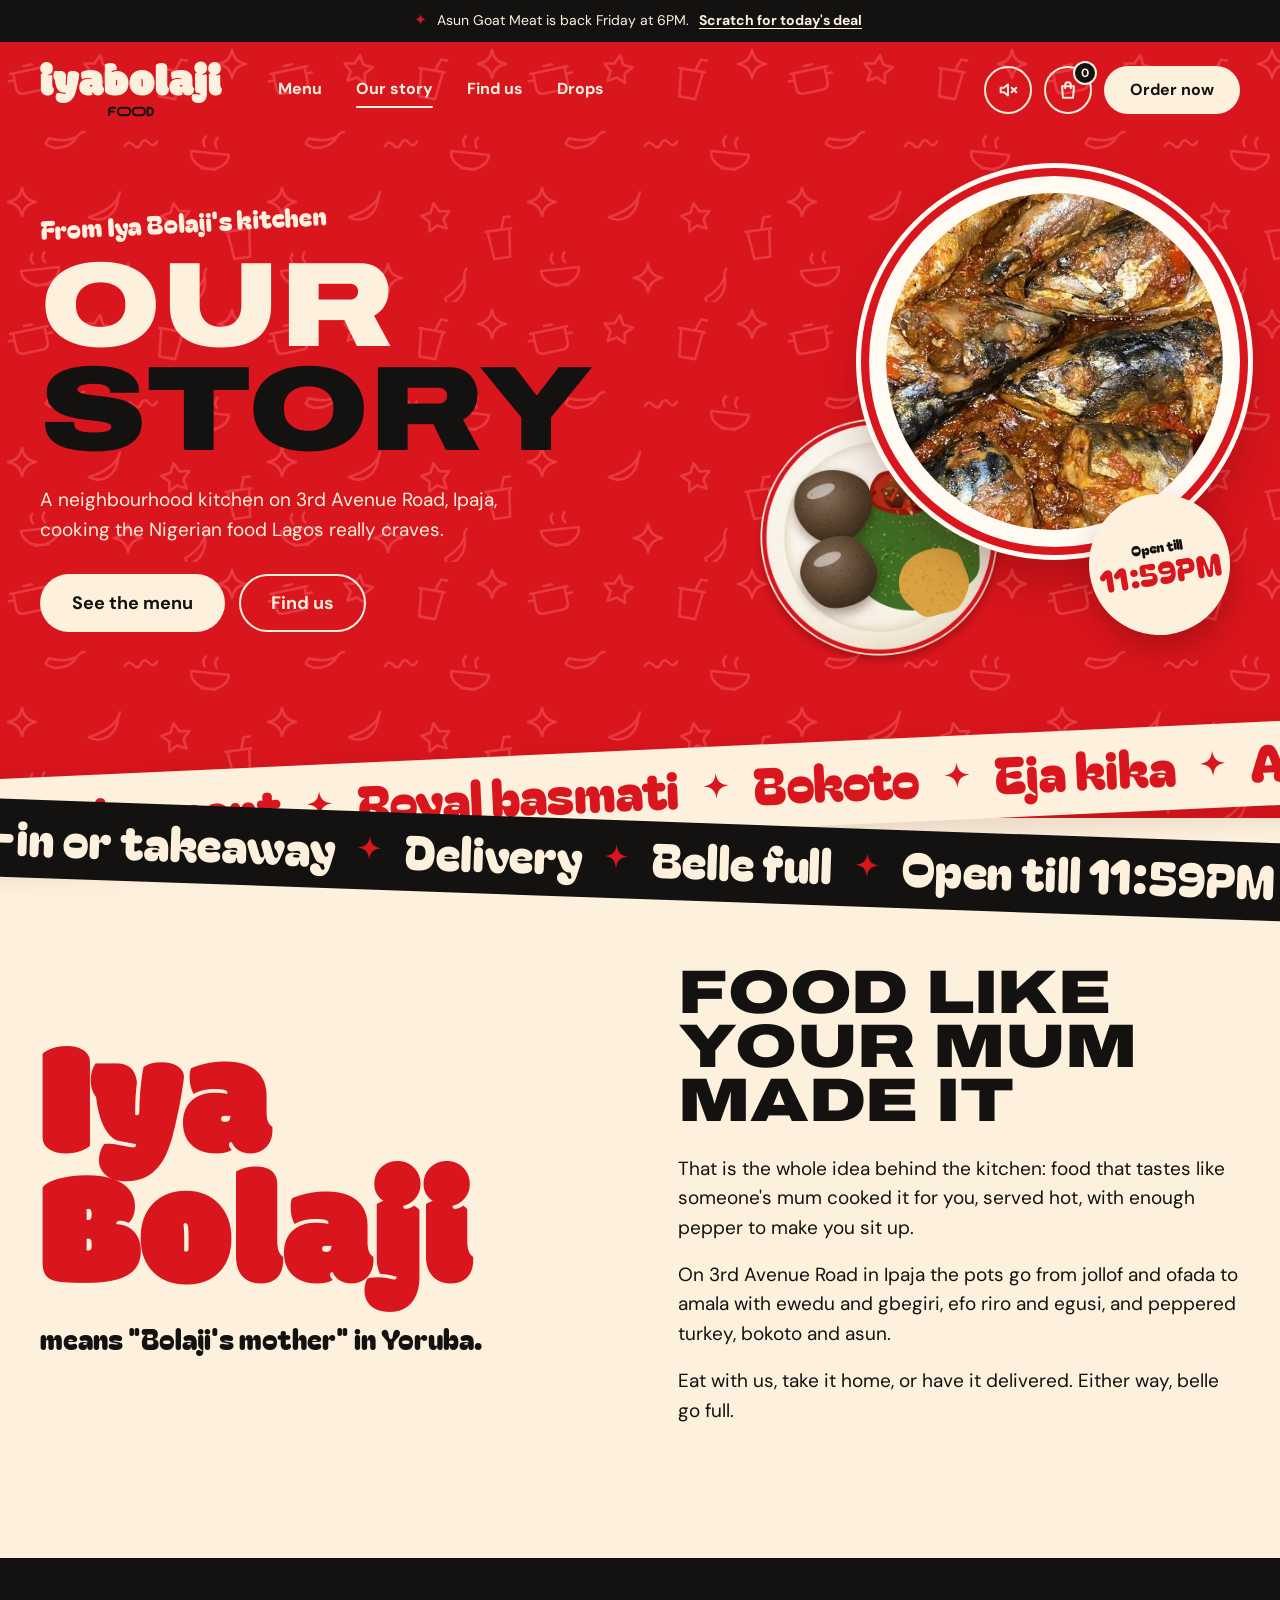
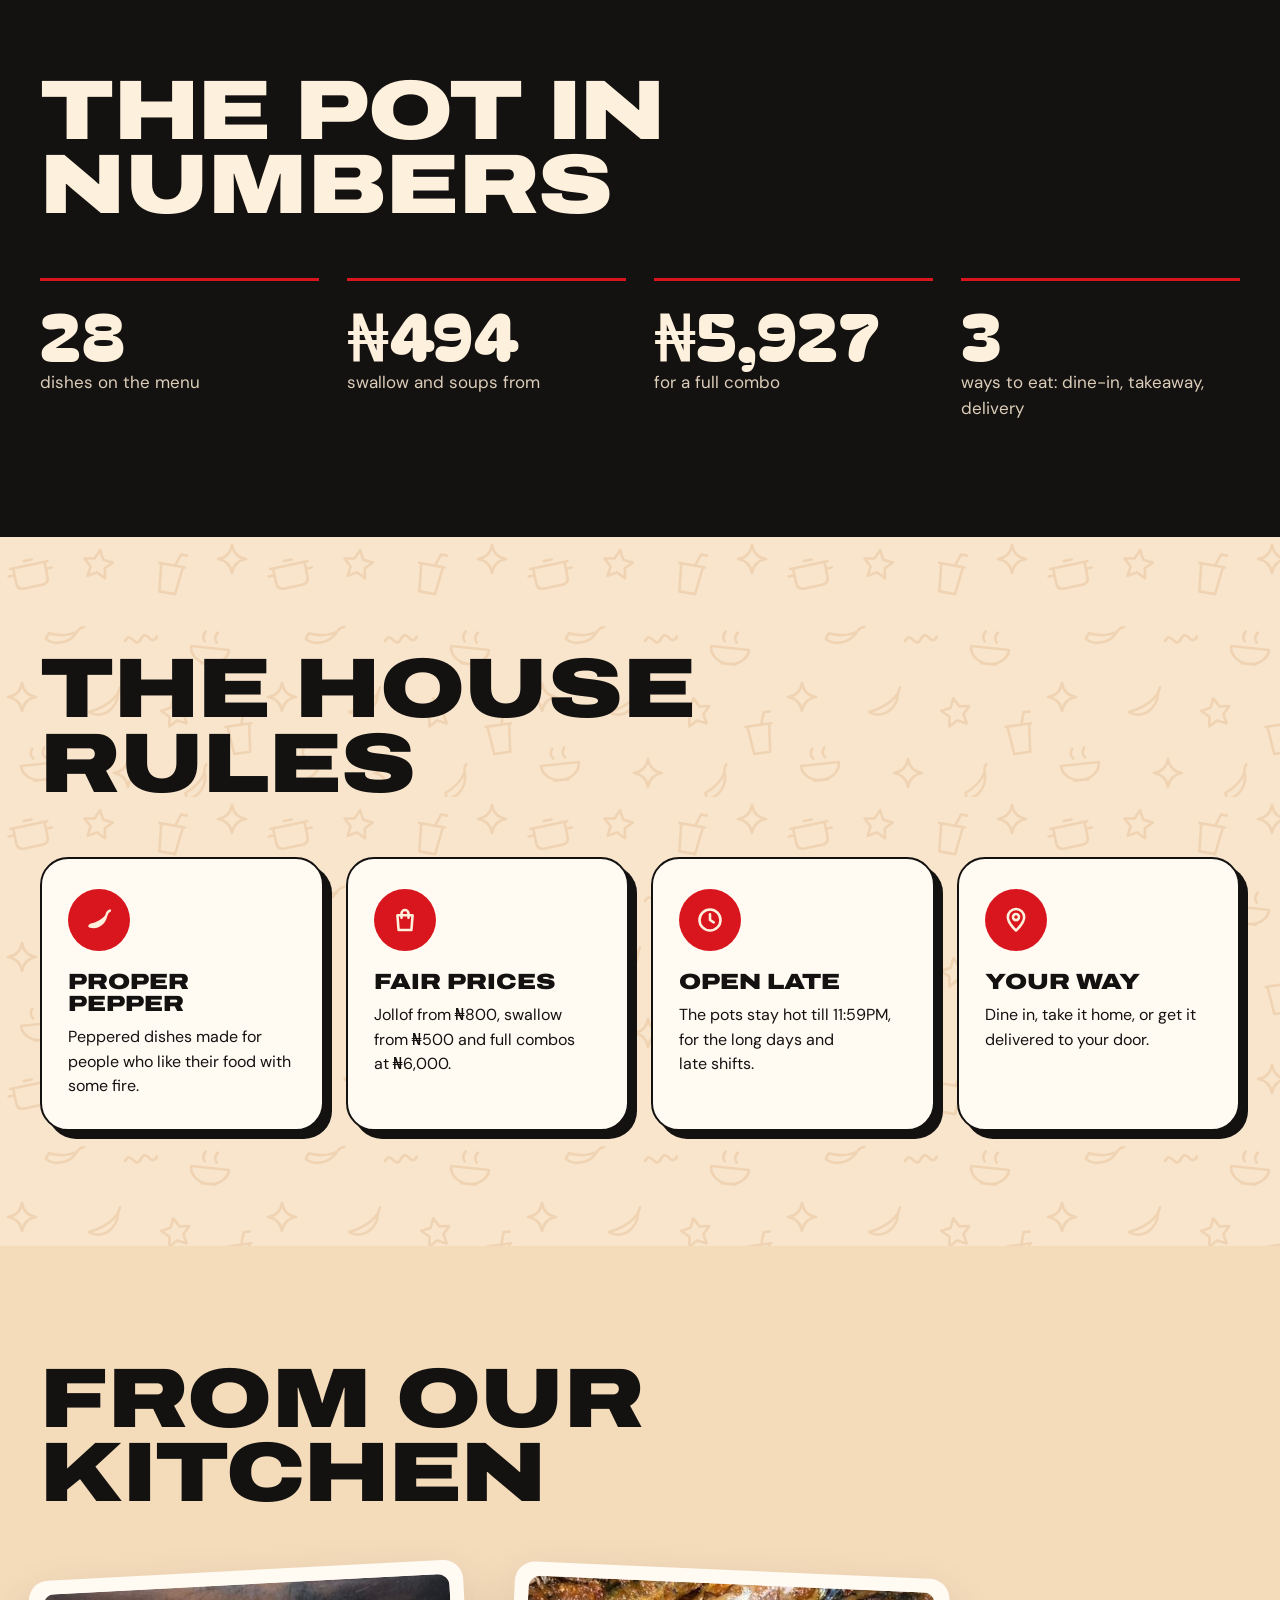
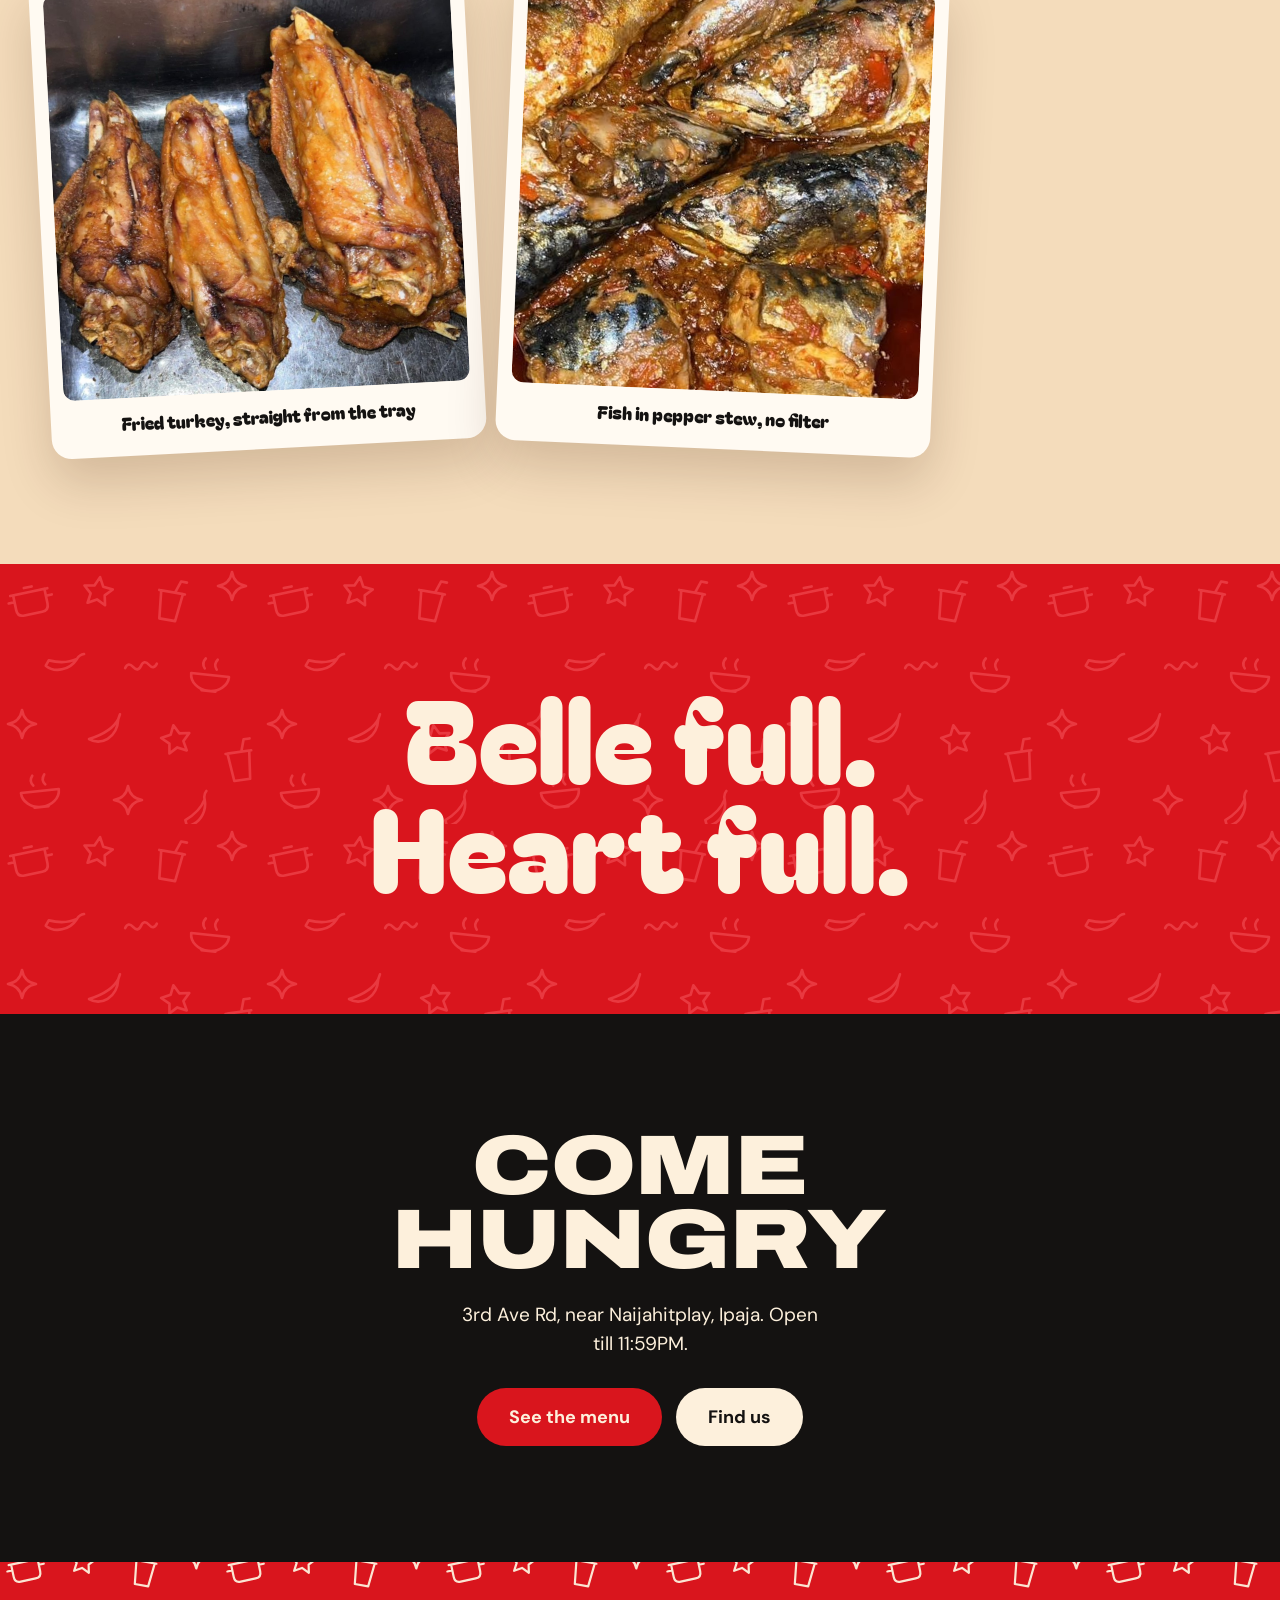
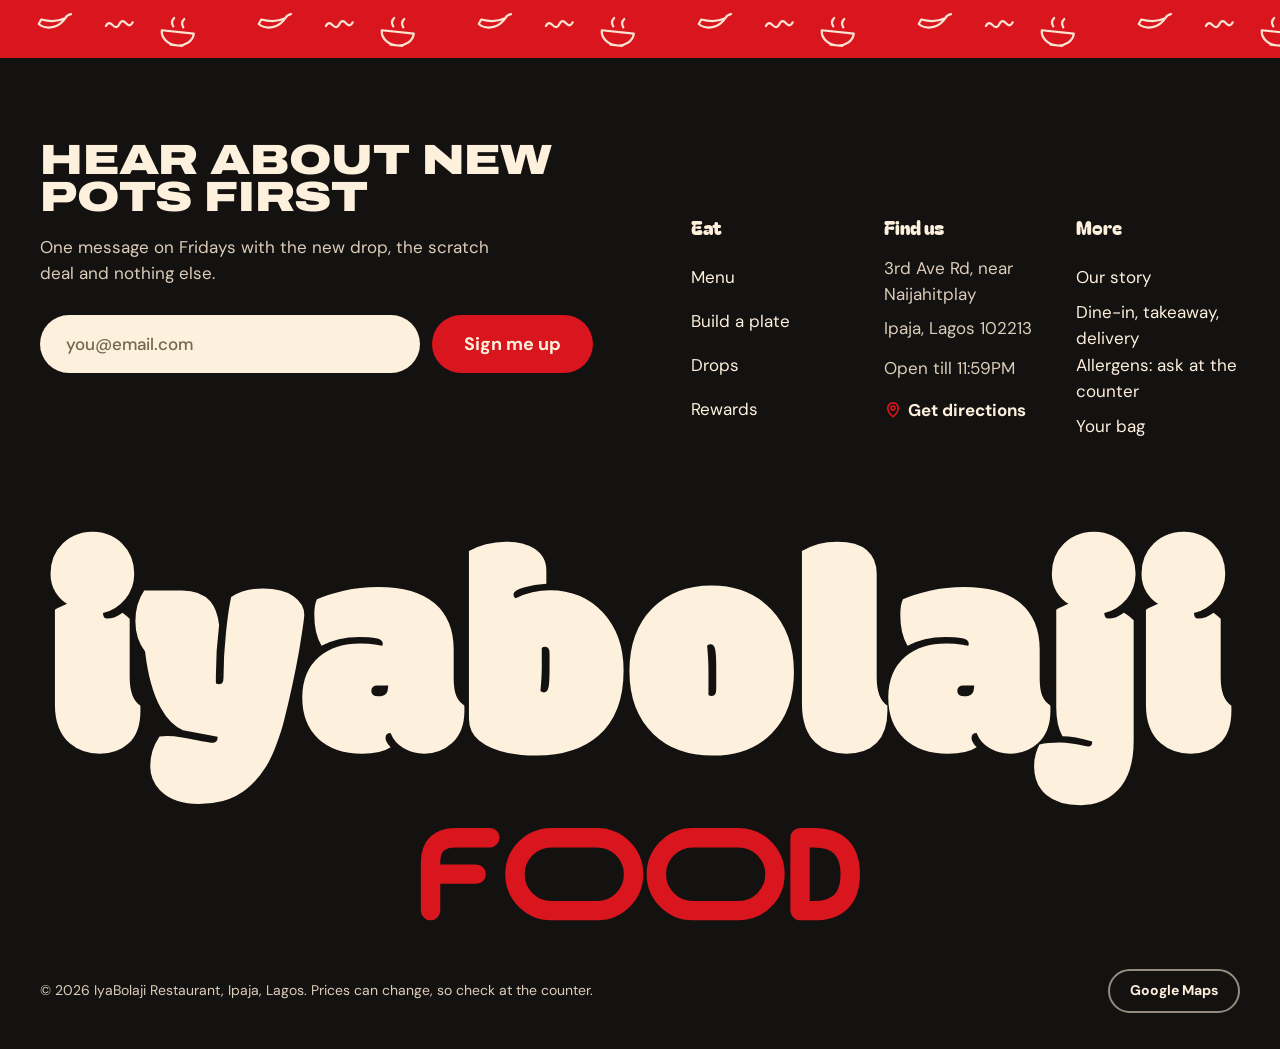
==== about.html @ 08618b39 "Add Menu, Our story and Find us pages, load animations, first-screen turkey - Hero reworked so the t" ====
<!doctype html>
<html lang="en">
<head>
  <meta charset="utf-8">
  <meta name="viewport" content="width=device-width, initial-scale=1">
  <script>document.documentElement.classList.add("js"); setTimeout(function () { document.documentElement.classList.add("is-loaded"); }, 2000);</script>
  <title>Our story · IyaBolaji Restaurant, Ipaja</title>
  <meta name="description" content="IyaBolaji is a neighbourhood kitchen on 3rd Avenue Road, Ipaja, cooking the Nigerian food Lagos craves.">
  <meta name="theme-color" content="#d9151d">
  <meta property="og:title" content="Our story · IyaBolaji Restaurant, Ipaja">
  <meta property="og:description" content="IyaBolaji is a neighbourhood kitchen on 3rd Avenue Road, Ipaja, cooking the Nigerian food Lagos craves.">
  <link rel="icon" href="assets/favicon.svg" type="image/svg+xml">
  <link rel="preconnect" href="https://fonts.googleapis.com">
  <link rel="preconnect" href="https://fonts.gstatic.com" crossorigin>
  <link href="https://fonts.googleapis.com/css2?family=Archivo:wdth,wght@125,800;125,900&family=Bagel+Fat+One&family=DM+Sans:opsz,wght@9..40,400;9..40,500;9..40,700&family=Modak&display=swap" rel="stylesheet">
  <link rel="stylesheet" href="css/styles.css">
  <script src="js/data.js" defer></script>
  <script src="js/main.js" defer></script>
</head>
<body data-page="about">
  <svg width="0" height="0" style="position:absolute" aria-hidden="true">
    <symbol id="food-mark" viewBox="0 0 404 88">
      <g fill="none" stroke="currentColor" stroke-width="17" stroke-linecap="round" stroke-linejoin="round">
        <path d="M18 76V34Q18 12 40 12H70M18 44H58"/>
        <rect x="92" y="12" width="104" height="64" rx="32"/>
        <rect x="216" y="12" width="104" height="64" rx="32"/>
        <path d="M342 12V76H354Q386 76 386 44Q386 12 354 12Z"/>
      </g>
    </symbol>
    <symbol id="i-spark" viewBox="0 0 24 24"><path fill="currentColor" d="M12 1.5C13.1 8.6 15.4 10.9 22.5 12 15.4 13.1 13.1 15.4 12 22.5 10.9 15.4 8.6 13.1 1.5 12 8.6 10.9 10.9 8.6 12 1.5Z"/></symbol>
    <symbol id="i-bag" viewBox="0 0 24 24"><g fill="none" stroke="currentColor" stroke-width="2.2" stroke-linecap="round" stroke-linejoin="round"><path d="M5.5 8h13l-1 12.5h-11L5.5 8Z"/><path d="M9 10V6.5a3 3 0 0 1 6 0V10"/></g></symbol>
    <symbol id="i-sound" viewBox="0 0 24 24"><g fill="none" stroke="currentColor" stroke-width="2.2" stroke-linecap="round" stroke-linejoin="round"><path d="M4 9.5v5h3.5L12 18V6L7.5 9.5H4Z"/><path d="M15.5 9a4.5 4.5 0 0 1 0 6M18.3 6.5a8 8 0 0 1 0 11"/></g></symbol>
    <symbol id="i-mute" viewBox="0 0 24 24"><g fill="none" stroke="currentColor" stroke-width="2.2" stroke-linecap="round" stroke-linejoin="round"><path d="M4 9.5v5h3.5L12 18V6L7.5 9.5H4Z"/><path d="M16 9.5l5 5M21 9.5l-5 5"/></g></symbol>
    <symbol id="i-plus" viewBox="0 0 24 24"><path fill="none" stroke="currentColor" stroke-width="2.6" stroke-linecap="round" d="M12 5v14M5 12h14"/></symbol>
    <symbol id="i-minus" viewBox="0 0 24 24"><path fill="none" stroke="currentColor" stroke-width="2.6" stroke-linecap="round" d="M5 12h14"/></symbol>
    <symbol id="i-left" viewBox="0 0 24 24"><path fill="none" stroke="currentColor" stroke-width="2.6" stroke-linecap="round" stroke-linejoin="round" d="M15 5l-7 7 7 7"/></symbol>
    <symbol id="i-right" viewBox="0 0 24 24"><path fill="none" stroke="currentColor" stroke-width="2.6" stroke-linecap="round" stroke-linejoin="round" d="M9 5l7 7-7 7"/></symbol>
    <symbol id="i-menu" viewBox="0 0 24 24"><path fill="none" stroke="currentColor" stroke-width="2.4" stroke-linecap="round" d="M4 7h16M4 12h16M4 17h16"/></symbol>
    <symbol id="i-close" viewBox="0 0 24 24"><path fill="none" stroke="currentColor" stroke-width="2.4" stroke-linecap="round" d="M6 6l12 12M18 6 6 18"/></symbol>
    <symbol id="i-chili" viewBox="0 0 24 24"><path fill="currentColor" d="M3.6 18.4c7.3 2.4 14.4-2.3 15.6-10.4.1-.9-1-1.3-1.5-.6-2.7 3.7-7.5 6.4-12.6 7.6-1.9.4-3.2 2.8-1.5 3.4Z"/><path fill="none" stroke="currentColor" stroke-width="2" stroke-linecap="round" d="M18.6 7.4c.2-1.7 1.2-2.9 2.8-3.5"/></symbol>
    <symbol id="i-napkin" viewBox="0 0 24 24"><path fill="currentColor" d="M3 3h18v11.5L14.5 21H3V3Z"/><path fill="currentColor" opacity=".45" d="M14.5 21v-6.5H21Z"/></symbol>
    <symbol id="i-clock" viewBox="0 0 24 24"><g fill="none" stroke="currentColor" stroke-width="2.2" stroke-linecap="round" stroke-linejoin="round"><circle cx="12" cy="12" r="9"/><path d="M12 7v5l3.2 2"/></g></symbol>
    <symbol id="i-pin" viewBox="0 0 24 24"><g fill="none" stroke="currentColor" stroke-width="2.2" stroke-linecap="round" stroke-linejoin="round"><path d="M12 21s7-6.1 7-11.5a7 7 0 1 0-14 0C5 14.9 12 21 12 21Z"/><circle cx="12" cy="9.5" r="2.6"/></g></symbol>
  </svg>

  <a class="skip" href="#main">Skip to content</a>

  <div class="announce">
    <p>
      <svg class="announce-spark" aria-hidden="true"><use href="#i-spark"/></svg>
      Asun Goat Meat is back Friday at 6PM.
      <a href="./#drop">Scratch for today's deal</a>
    </p>
  </div>

  <header class="page-hero">
    <nav class="nav container" aria-label="Main" data-intro style="--intro: fade-down">
      <a class="logo" href="./" aria-label="IyaBolaji Food, home">
        <span class="logo-word" aria-hidden="true">iyabolaji</span>
        <svg class="food-mark" aria-hidden="true"><use href="#food-mark"/></svg>
      </a>
      <ul class="nav-links" id="nav-links">
        <li><a href="menu.html">Menu</a></li>
        <li><a href="about.html" aria-current="page">Our story</a></li>
        <li><a href="visit.html">Find us</a></li>
        <li><a href="./#drop">Drops</a></li>
      </ul>
      <div class="nav-actions">
        <button class="icon-btn sound-btn" id="sound" type="button" aria-pressed="false" aria-label="Play kitchen sizzle sound">
          <svg aria-hidden="true"><use href="#i-mute"/></svg>
        </button>
        <button class="icon-btn bag-btn" id="bag-open" type="button" aria-label="Open bag, 0 items">
          <svg aria-hidden="true"><use href="#i-bag"/></svg>
          <span class="bag-count" id="bag-count" aria-hidden="true">0</span>
        </button>
        <a class="btn btn-cream nav-order" href="menu.html">Order now</a>
        <button class="icon-btn menu-toggle" id="menu-toggle" type="button" aria-expanded="false" aria-controls="nav-links" aria-label="Open navigation">
          <svg aria-hidden="true"><use href="#i-menu"/></svg>
        </button>
      </div>
    </nav>

    <div class="container page-hero-grid">
      <div class="page-hero-copy">
        <span class="kicker" data-intro style="--intro: fade-in; --delay: .2s">From Iya Bolaji's kitchen</span>
        <h1 class="page-title" data-split>Our<br><span class="ink">story</span></h1>
        <p class="lede" data-intro style="--delay: .8s">A neighbourhood kitchen on 3rd Avenue Road, Ipaja, cooking the Nigerian food Lagos really craves.</p>
        <div class="btn-row" data-intro style="--delay: 1s">
          <a class="btn btn-cream btn-lg" href="menu.html">See the menu</a>
          <a class="btn btn-ghost btn-lg" href="visit.html">Find us</a>
        </div>
      </div>
      <div class="page-hero-visual">
        <img class="plate-main is-photo" src="assets/img/fish-pepper-stew.jpg" alt="Fish cooked down in red pepper stew" width="782" height="535" fetchpriority="high" data-intro style="--intro: spin-in; --delay: .35s">
        <img class="plate-side" src="assets/art/amala-feast.webp" alt="" width="560" height="560" data-intro style="--intro: pop; --delay: .6s">
        <p class="price-sticker" data-intro style="--intro: pop; --delay: 1.1s"><span>Open till</span><strong>11:59PM</strong></p>
      </div>
    </div>
  </header>

  <div class="ticker" aria-hidden="true">
    <div class="band band-cream">
      <div class="track">
        <span class="half">Jollof enjoyment <svg><use href="#i-spark"/></svg> Royal basmati <svg><use href="#i-spark"/></svg> Bokoto <svg><use href="#i-spark"/></svg> Eja kika <svg><use href="#i-spark"/></svg> Amala feast <svg><use href="#i-spark"/></svg> Asun goat meat <svg><use href="#i-spark"/></svg></span>
        <span class="half">Jollof enjoyment <svg><use href="#i-spark"/></svg> Royal basmati <svg><use href="#i-spark"/></svg> Bokoto <svg><use href="#i-spark"/></svg> Eja kika <svg><use href="#i-spark"/></svg> Amala feast <svg><use href="#i-spark"/></svg> Asun goat meat <svg><use href="#i-spark"/></svg></span>
      </div>
    </div>
    <div class="band band-ink">
      <div class="track reverse">
        <span class="half">Dine-in or takeaway <svg><use href="#i-spark"/></svg> Delivery <svg><use href="#i-spark"/></svg> Belle full <svg><use href="#i-spark"/></svg> Open till 11:59PM <svg><use href="#i-spark"/></svg> Ipaja, Lagos <svg><use href="#i-spark"/></svg></span>
        <span class="half">Dine-in or takeaway <svg><use href="#i-spark"/></svg> Delivery <svg><use href="#i-spark"/></svg> Belle full <svg><use href="#i-spark"/></svg> Open till 11:59PM <svg><use href="#i-spark"/></svg> Ipaja, Lagos <svg><use href="#i-spark"/></svg></span>
      </div>
    </div>
  </div>

  <main id="main">
    <section class="section bg-cream after-ticker" aria-labelledby="name-title">
      <div class="container story-grid">
        <div>
          <p class="story-name" data-chars>Iya Bolaji</p>
          <p class="story-means" data-reveal style="--d: .4s">means "Bolaji's mother" in Yoruba.</p>
        </div>
        <div class="story-copy">
          <h2 class="display" id="name-title" data-split style="font-size: clamp(36px, 4.8vw, 72px); margin-bottom: 26px">Food like your mum made it</h2>
          <p data-reveal style="--d: .1s">That is the whole idea behind the kitchen: food that tastes like someone's mum cooked it for you, served hot, with enough pepper to make you sit up.</p>
          <p data-reveal style="--d: .2s">On 3rd Avenue Road in Ipaja the pots go from jollof and ofada to amala with ewedu and gbegiri, efo riro and egusi, and peppered turkey, bokoto and asun.</p>
          <p data-reveal style="--d: .3s">Eat with us, take it home, or have it delivered. Either way, belle go full.</p>
        </div>
      </div>
    </section>

    <section class="section bg-ink" aria-labelledby="numbers-title">
      <div class="container">
        <h2 class="display" id="numbers-title" data-split>The pot in<br>numbers</h2>
        <div class="stats">
          <div class="stat" data-reveal><b data-dish-count></b><span>dishes on the menu</span></div>
          <div class="stat" data-reveal style="--d: .1s"><b data-count="500" data-prefix="₦">₦500</b><span>swallow and soups from</span></div>
          <div class="stat" data-reveal style="--d: .2s"><b data-count="6000" data-prefix="₦">₦6,000</b><span>for a full combo</span></div>
          <div class="stat" data-reveal style="--d: .3s"><b data-count="3">3</b><span>ways to eat: dine-in, takeaway, delivery</span></div>
        </div>
      </div>
    </section>

    <section class="section bg-peach" aria-labelledby="rules-title">
      <div class="container">
        <h2 class="display" id="rules-title" data-split>The house<br>rules</h2>
        <div class="values">
          <article class="value" data-reveal style="--d: 0.0s">
            <span class="value-icon"><svg aria-hidden="true"><use href="#i-chili"/></svg></span>
            <h3>Proper pepper</h3>
            <p>Peppered dishes made for people who like their food with some fire.</p>
          </article>
          <article class="value" data-reveal style="--d: 0.1s">
            <span class="value-icon"><svg aria-hidden="true"><use href="#i-bag"/></svg></span>
            <h3>Fair prices</h3>
            <p>Jollof from ₦800, swallow from ₦500 and full combos at ₦6,000.</p>
          </article>
          <article class="value" data-reveal style="--d: 0.2s">
            <span class="value-icon"><svg aria-hidden="true"><use href="#i-clock"/></svg></span>
            <h3>Open late</h3>
            <p>The pots stay hot till 11:59PM, for the long days and late shifts.</p>
          </article>
          <article class="value" data-reveal style="--d: 0.3s">
            <span class="value-icon"><svg aria-hidden="true"><use href="#i-pin"/></svg></span>
            <h3>Your way</h3>
            <p>Dine in, take it home, or get it delivered to your door.</p>
          </article>
        </div>
      </div>
    </section>

    <section class="section bg-sand" aria-labelledby="kitchen-title">
      <div class="container">
        <h2 class="display" id="kitchen-title" data-split>From our<br>kitchen</h2>
        <div class="gallery" style="grid-template-columns: repeat(auto-fit, minmax(min(100%, 300px), 1fr)); max-width: 900px">
          <figure class="polaroid" data-reveal="left" style="--tilt: -3deg">
            <img src="assets/img/turkey.jpg" alt="Three fried turkey wings in a steel tray" width="1000" height="1000" loading="lazy">
            <figcaption>Fried turkey, straight from the tray</figcaption>
          </figure>
          <figure class="polaroid" data-reveal="right" style="--tilt: 2.5deg; --d: .15s">
            <img src="assets/img/fish-pepper-stew.jpg" alt="Fish in red pepper stew" width="782" height="535" loading="lazy">
            <figcaption>Fish in pepper stew, no filter</figcaption>
          </figure>
        </div>
      </div>
    </section>

    <section class="section bg-red" aria-label="Belle full, heart full">
      <div class="container">
        <p class="big-quote" data-split>Belle full.<br>Heart full.</p>
      </div>
    </section>

    <section class="section bg-ink center" aria-labelledby="cta-title">
      <div class="container">
        <h2 class="display" id="cta-title" data-split>Come<br>hungry</h2>
        <p class="lede" data-reveal style="--d: .2s; margin-block: 22px 30px">3rd Ave Rd, near Naijahitplay, Ipaja. Open till 11:59PM.</p>
        <div class="btn-row" data-reveal style="--d: .3s">
          <a class="btn btn-red btn-lg" href="menu.html">See the menu</a>
          <a class="btn btn-cream btn-lg" href="visit.html">Find us</a>
        </div>
      </div>
    </section>
  </main>

  <footer class="footer" id="find">
    <div class="footer-band" aria-hidden="true"></div>
    <div class="container footer-top">
      <div class="signup" id="signup">
        <h2 class="display" data-split>Hear about new<br>pots first</h2>
        <p data-reveal>One message on Fridays with the new drop, the scratch deal and nothing else.</p>
        <form id="signup-form" novalidate data-reveal style="--d: .15s">
          <label class="sr-only" for="email">Email address</label>
          <div class="signup-row">
            <input id="email" name="email" type="email" placeholder="you@email.com" autocomplete="email" required aria-describedby="form-msg">
            <button class="btn btn-red btn-lg" type="submit">Sign me up</button>
          </div>
          <p class="form-msg" id="form-msg" role="status"></p>
        </form>
      </div>

      <nav class="footer-cols" aria-label="Footer">
        <div data-reveal>
          <h3>Eat</h3>
          <ul>
            <li><a href="menu.html">Menu</a></li>
            <li><a href="./#cravings">Build a plate</a></li>
            <li><a href="./#drop">Drops</a></li>
            <li><a href="#signup">Rewards</a></li>
          </ul>
        </div>
        <div data-reveal style="--d: .15s">
          <h3>Find us</h3>
          <ul>
            <li>3rd Ave Rd, near Naijahitplay</li>
            <li>Ipaja, Lagos 102213</li>
            <li>Open till 11:59PM</li>
            <li><a class="directions" href="https://www.google.com/maps/search/?api=1&amp;query=IyaBolaji%20Restaurant%2C%203rd%20Ave%20Rd%2C%20Ipaja%2C%20Lagos" target="_blank" rel="noopener"><svg aria-hidden="true"><use href="#i-pin"/></svg>Get directions</a></li>
          </ul>
        </div>
        <div data-reveal style="--d: .3s">
          <h3>More</h3>
          <ul>
            <li><a href="about.html">Our story</a></li>
            <li><a href="visit.html">Dine-in, takeaway, delivery</a></li>
            <li><a href="visit.html#allergens">Allergens: ask at the counter</a></li>
            <li><a href="#bag-open" data-open-bag>Your bag</a></li>
          </ul>
        </div>
      </nav>
    </div>
    <div class="footer-mark" aria-hidden="true">
      <span class="footer-word" data-chars>iyabolaji</span>
      <svg class="food-mark" data-draw><use href="#food-mark"/></svg>
    </div>
    <div class="container footer-base">
      <p>© <span id="year">2026</span> IyaBolaji Restaurant, Ipaja, Lagos. Prices can change, so check at the counter.</p>
      <ul class="footer-pills" id="footer-pills" aria-label="Find IyaBolaji online">
        <li><a class="pill" href="https://www.google.com/maps/search/?api=1&amp;query=IyaBolaji%20Restaurant%2C%203rd%20Ave%20Rd%2C%20Ipaja%2C%20Lagos" target="_blank" rel="noopener">Google Maps</a></li>
      </ul>
    </div>
  </footer>

  <dialog class="bag-panel" id="bag" aria-labelledby="bag-title">
    <div class="bag-head">
      <h2 id="bag-title">Your bag</h2>
      <button class="icon-btn icon-btn-ink" type="button" id="bag-close" aria-label="Close bag"><svg aria-hidden="true"><use href="#i-close"/></svg></button>
    </div>
    <ul class="bag-list" id="bag-list"></ul>
    <div class="bag-foot">
      <p class="bag-total"><span>Total</span><strong id="bag-total">₦0</strong></p>
      <a class="btn btn-red btn-lg bag-checkout" id="bag-checkout" href="visit.html">Visit or call to order</a>
      <p class="bag-note" id="bag-note">Pick up, dine in, or ask about delivery.</p>
    </div>
  </dialog>

  <p class="toast" id="toast" role="status" aria-live="polite"></p>
</body>
</html>
---- css/styles.css ----
/* IyaBolaji Restaurant ------------------------------------------------- */

:root {
  --red: #d9151d;
  --red-deep: #b30f16;
  --ink: #141211;
  --cream: #fdf0dc;
  --paper: #fffaf2;
  --peach: #f8e5cc;
  --sand: #f4dcbb;
  --muted-on-ink: #dccdb9;

  --f-logo: "Modak", "Bagel Fat One", system-ui, sans-serif;
  --f-fun: "Bagel Fat One", "Arial Rounded MT Bold", system-ui, sans-serif;
  --f-head: "Archivo", "Arial Black", Impact, sans-serif;
  --f-body: "DM Sans", system-ui, -apple-system, "Segoe UI", sans-serif;

  --wrap: 1240px;
  --gutter: clamp(16px, 4vw, 40px);
  --ease-pop: cubic-bezier(.2, .9, .3, 1.25);
}

*, *::before, *::after { box-sizing: border-box; }

html { scroll-behavior: smooth; overflow-x: clip; scroll-padding-top: 16px; }

body {
  margin: 0;
  font-family: var(--f-body);
  font-size: 17px;
  line-height: 1.55;
  color: var(--ink);
  background: var(--cream);
  overflow-x: clip;
  -webkit-font-smoothing: antialiased;
}

img { max-width: 100%; height: auto; display: block; }

/* Real photos sit in an enamel-plate frame so they match the illustrated plates. */
img.is-photo {
  --ring: 8px;
  aspect-ratio: 1; object-fit: cover; border-radius: 50%;
  padding: 3.5%; background: var(--paper);
  box-shadow: 0 0 0 var(--ring) var(--red), 0 0 0 calc(var(--ring) + 5px) var(--paper), 0 26px 50px rgba(60, 10, 0, .35);
}
a { color: inherit; }
button { font: inherit; color: inherit; cursor: pointer; }
svg { flex: none; }
p { margin: 0; text-wrap: pretty; }

:focus-visible { outline: 3px solid var(--focus, currentColor); outline-offset: 3px; }

/* Focus rings take the colour of the surface's text so they never vanish into it. */
.announce, .hero, .page-hero, .drop, .footer, .feature-card, .card--red, .card--ink, .bg-ink, .bg-red { --focus: var(--cream); }
.cravings, .lineup, .why, .card--white, .bag-panel, .bg-cream, .bg-peach, .bg-sand, .menu-tabs { --focus: var(--ink); }

.container { width: min(100% - 2 * var(--gutter), var(--wrap)); margin-inline: auto; }

.sr-only {
  position: absolute; width: 1px; height: 1px; padding: 0; margin: -1px;
  overflow: hidden; clip: rect(0 0 0 0); white-space: nowrap; border: 0;
}

.skip {
  position: absolute; left: 12px; top: -80px; z-index: 100;
  background: var(--ink); color: var(--cream); padding: 12px 18px; border-radius: 999px;
  font-weight: 700; text-decoration: none;
}
.skip:focus { top: 12px; }

.display {
  font-family: var(--f-head);
  font-weight: 900;
  font-stretch: 125%;
  text-transform: uppercase;
  font-size: clamp(40px, 6.6vw, 100px);
  line-height: .88;
  letter-spacing: -.005em;
  margin: 0;
}

.lede { font-size: 19px; max-width: 420px; }

/* Buttons -------------------------------------------------------------- */

.btn {
  display: inline-flex; align-items: center; justify-content: center; gap: 10px;
  min-height: 48px; padding: 12px 24px;
  border: 2.5px solid transparent; border-radius: 999px;
  font-family: var(--f-body); font-weight: 700; font-size: 16px; line-height: 1;
  text-decoration: none; white-space: nowrap;
  transition: transform .18s ease, background-color .18s ease, color .18s ease, border-color .18s ease;
}
.btn:hover { transform: translateY(-2px); }
.btn:active { transform: translateY(0) scale(.97); }
.btn-lg { min-height: 58px; padding: 16px 30px; font-size: 18px; }
.btn-cream { background: var(--cream); color: var(--ink); }
.btn-cream:hover { background: var(--paper); }
.btn-ghost { border-color: var(--cream); color: var(--cream); }
.btn-ghost:hover { background: var(--cream); color: var(--red); }
.btn-red { background: var(--red); color: var(--cream); }
.btn-red:hover { background: var(--red-deep); }
.btn-icon { width: 20px; height: 20px; }

.icon-btn {
  position: relative; display: inline-grid; place-items: center;
  width: 48px; height: 48px; border-radius: 50%;
  border: 2.5px solid var(--cream); background: transparent; color: var(--cream);
  transition: background-color .18s ease, color .18s ease, transform .18s ease;
}
.icon-btn:hover { background: var(--cream); color: var(--red); }
.icon-btn svg { width: 22px; height: 22px; }
.icon-btn-ink { border-color: var(--ink); color: var(--ink); }
.icon-btn-ink:hover { background: var(--ink); color: var(--cream); }

.round-btn {
  display: grid; place-items: center; width: 56px; height: 56px; border-radius: 50%;
  border: 2.5px solid var(--ink); background: transparent; color: var(--ink);
  transition: background-color .18s ease, color .18s ease;
}
.round-btn:hover { background: var(--ink); color: var(--cream); }
.round-btn svg { width: 22px; height: 22px; }

/* Announcement bar ----------------------------------------------------- */

.announce {
  background: var(--ink); color: var(--cream);
  font-size: 14px; text-align: center; padding: 10px var(--gutter);
}
/* Padding gives the link a 44px tap area; the negative margin keeps the bar slim. */
.announce a { display: inline-block; padding: 12px 4px; margin: -12px 0 -12px 2px; font-weight: 700; text-underline-offset: 3px; white-space: nowrap; }
.announce-spark { width: 13px; height: 13px; color: var(--red); vertical-align: -1px; margin-right: 6px; }

/* Hero ----------------------------------------------------------------- */

.hero, .page-hero {
  position: relative;
  overflow-x: clip;
  color: var(--cream);
  background: var(--red) url("../assets/patterns/on-red.svg") 0 0 / 260px;
  padding-bottom: clamp(110px, 10vw, 150px);
}

.nav { position: relative; z-index: 20; display: flex; align-items: center; gap: 28px; height: 96px; }

.logo { display: inline-flex; flex-direction: column; align-items: center; color: var(--cream); text-decoration: none; }
.logo-word { font-family: var(--f-logo); font-size: 46px; line-height: .78; padding-top: 4px; }
.logo .food-mark { width: 48px; height: 11px; color: var(--ink); margin-top: 3px; }

.nav-links { display: flex; gap: 34px; list-style: none; margin: 0 0 0 28px; padding: 0; }
.nav-links a { position: relative; display: inline-block; padding: 10px 0; font-weight: 700; font-size: 16px; text-decoration: none; }
.nav-links a::after {
  content: ""; position: absolute; left: 0; right: 0; bottom: 4px; height: 2.5px; border-radius: 2px;
  background: currentColor; transform: scaleX(0); transform-origin: left; transition: transform .2s ease;
}
.nav-links a:hover::after, .nav-links a[aria-current="page"]::after { transform: scaleX(1); }

.nav-actions { display: flex; align-items: center; gap: 12px; margin-left: auto; }
.sound-btn[aria-pressed="true"] { background: var(--cream); color: var(--red); }
.bag-count {
  position: absolute; top: -7px; right: -7px; min-width: 24px; height: 24px; padding: 0 5px;
  display: grid; place-items: center; border-radius: 12px; border: 2px solid var(--cream);
  background: var(--ink); color: var(--cream); font-size: 12px; font-weight: 700; line-height: 1;
}
.bag-count.is-bumped { animation: bump .4s var(--ease-pop); }
.menu-toggle { display: none; }

.hero-stage { position: relative; display: grid; grid-template-columns: minmax(0, 1fr) minmax(0, 1fr); column-gap: 24px; }
.lockup { position: relative; grid-column: 1 / -1; padding-top: clamp(22px, 3vw, 44px); }

.wordmark {
  margin: 0;
  font-family: var(--f-logo); font-weight: 400;
  font-size: clamp(80px, 17.5vw, 262px);
  line-height: .74;
  letter-spacing: -.012em;
  text-align: center;
  color: var(--cream);
}
.wordmark span { display: inline-block; }
.wordmark .ch { display: inline-block; }

.hero-food { display: block; width: clamp(150px, 31vw, 440px); height: auto; aspect-ratio: 404 / 88; margin: -.4% 0 0 17%; color: var(--ink); position: relative; z-index: 1; }

.scribble {
  position: absolute; z-index: 4; top: 0; right: 0;
  font-family: var(--f-fun); font-size: clamp(18px, 2vw, 27px); line-height: 1.12;
  transform: rotate(-5deg);
}
.scribble-arrow { position: absolute; left: -80px; top: 10px; width: 70px; height: auto; }

.hero-copy { position: relative; z-index: 3; grid-column: 1; align-self: end; max-width: 680px; margin: clamp(28px, 4vw, 56px) 0 clamp(8px, 2vw, 28px); }
.hero-title {
  margin-bottom: 30px;
  font-family: var(--f-head); font-weight: 900; font-stretch: 125%; text-transform: uppercase;
  font-size: clamp(31px, 3.9vw, 58px); line-height: .92;
}
.hero-title span { display: block; white-space: nowrap; }
.hero-title .ink { color: var(--ink); }
.hero-ctas { display: flex; flex-wrap: wrap; gap: 14px; }
.open-now { display: flex; align-items: center; gap: 12px; margin-top: 22px; font-weight: 700; }
.dot { position: relative; width: 12px; height: 12px; border-radius: 50%; background: var(--cream); }
.dot::after { content: ""; position: absolute; inset: 0; border-radius: 50%; background: var(--cream); animation: pulse 2s ease-out infinite; }

/* The plate is capped by the screen height so it is fully visible on first open. */
.hero-visual {
  position: relative; z-index: 2; grid-column: 2; justify-self: end;
  width: min(100%, 540px); width: min(100%, 540px, calc(100svh - 330px)); min-width: min(100%, 380px);
  margin: calc(-1 * clamp(40px, 6.5vw, 96px)) -1% 0 0;
}
.hero-dish { position: relative; z-index: 2; width: 100%; animation: float 6s ease-in-out infinite; }
.hero-dish.is-photo { --ring: 12px; width: 88%; margin: 6%; }
.hero-drink { position: absolute; z-index: 1; width: 31%; right: -6%; top: -16%; transform: rotate(9deg); }

.price-sticker {
  position: absolute; z-index: 3; right: -5%; top: 34%;
  display: grid; place-content: center; text-align: center;
  width: clamp(104px, 11vw, 150px); aspect-ratio: 1; border-radius: 50%;
  background: var(--cream); color: var(--ink); transform: rotate(-9deg);
  box-shadow: 0 14px 28px rgba(80, 5, 5, .3);
}
.price-sticker span { font-family: var(--f-fun); font-size: clamp(12px, 1.1vw, 15px); line-height: 1.05; max-width: 9ch; margin-inline: auto; }
.price-sticker strong { font-family: var(--f-fun); font-weight: 400; font-size: clamp(22px, 2.4vw, 34px); line-height: 1.1; color: var(--red); }

.mood-badge {
  position: absolute; z-index: 3; left: -6%; bottom: 7%;
  width: clamp(110px, 11vw, 150px); aspect-ratio: 1; border-radius: 50%;
  display: grid; place-items: center;
  background: var(--cream); color: var(--red); border: 3px solid var(--ink);
  box-shadow: 0 14px 28px rgba(80, 5, 5, .3);
}
.mood-ring { position: absolute; inset: 0; width: 100%; height: 100%; animation: spin 18s linear infinite; }
.mood-ring text { font-family: var(--f-fun); font-size: 19px; fill: var(--ink); }
.mood-core {
  display: grid; place-items: center; width: 54%; aspect-ratio: 1; border-radius: 50%;
  background: var(--red); color: var(--cream); border: 3px solid var(--cream); box-shadow: 0 0 0 3px var(--red);
  font-family: var(--f-fun); font-size: clamp(14px, 1.4vw, 19px); line-height: .95; text-align: center;
}

/* Ticker bands --------------------------------------------------------- */

.ticker { position: relative; z-index: 6; margin-top: -96px; padding: 28px 0 8px; overflow-x: clip; }
.band { width: 116%; margin-left: -8%; overflow: hidden; white-space: nowrap; }
.band-cream { background: var(--cream); color: var(--red); transform: rotate(-2.6deg); font-size: clamp(30px, 4vw, 58px); box-shadow: 0 10px 30px rgba(60, 0, 0, .12); }
.band-ink { background: var(--ink); color: var(--cream); transform: rotate(2deg); margin-top: -12px; font-size: clamp(28px, 3.7vw, 54px); }
.track { display: inline-flex; font-family: var(--f-fun); line-height: 1.3; padding: .12em 0; animation: marquee 38s linear infinite; }
.track.reverse { animation-direction: reverse; }
.half { display: inline-flex; align-items: center; gap: .45em; padding-right: .45em; }
.half svg { width: .56em; height: .56em; color: var(--red); }

/* Cravings ------------------------------------------------------------- */

main { overflow-x: clip; }

.cravings { background: var(--cream); padding: 120px 0 100px; margin-top: -70px; }

.section-head { display: flex; flex-wrap: wrap; justify-content: space-between; align-items: flex-end; gap: 28px 40px; }
.section-head .lede { margin-bottom: 8px; }

.chips { display: flex; flex-wrap: wrap; gap: 12px; margin-top: 40px; }
.chip {
  display: inline-flex; align-items: center; gap: 9px;
  min-height: 50px; padding: 10px 22px;
  border: 2.5px solid var(--ink); border-radius: 999px; background: transparent;
  font-weight: 700; font-size: 17px; line-height: 1;
  transition: background-color .18s ease, color .18s ease, transform .18s ease;
}
.chip svg { width: 14px; height: 14px; }
.chip:hover { transform: translateY(-2px); }
.chip[aria-pressed="true"] { background: var(--ink); color: var(--cream); }

.feature { display: grid; grid-template-columns: 1.08fr 1fr; gap: clamp(24px, 5vw, 72px); align-items: center; margin-top: 28px; }

.feature-visual { position: relative; display: grid; place-items: center; aspect-ratio: 1; }
.feature-visual::before {
  content: ""; position: absolute; inset: -14%; pointer-events: none;
  background: repeating-conic-gradient(from 0deg, rgba(255, 255, 255, .8) 0deg 5deg, rgba(255, 255, 255, 0) 5deg 13deg);
  -webkit-mask: radial-gradient(closest-side, #000 22%, transparent 100%);
  mask: radial-gradient(closest-side, #000 22%, transparent 100%);
}
.feature-visual img { position: relative; width: 86%; transition: transform .45s var(--ease-pop), opacity .2s ease; }
.feature-visual img.is-photo { width: 76%; }
.feature-visual img.is-swapping { opacity: 0; transform: rotate(-30deg) scale(.82); }

.price-dot {
  position: absolute; z-index: 2; top: 5%; right: 11%;
  display: grid; place-content: center; text-align: center;
  width: clamp(96px, 10vw, 134px); aspect-ratio: 1; border-radius: 50%;
  background: var(--red); color: var(--cream); transform: rotate(-10deg);
  box-shadow: 0 14px 28px rgba(120, 10, 10, .28);
}
.price-dot small { font-family: var(--f-fun); font-size: 14px; line-height: 1; }
.price-dot strong { font-family: var(--f-fun); font-weight: 400; font-size: clamp(21px, 2.3vw, 31px); line-height: 1.1; }

.feature-card { background: var(--ink); color: var(--cream); border-radius: 32px; padding: clamp(28px, 3.6vw, 50px); }
.feature-card h3 {
  margin: 0 0 16px;
  font-family: var(--f-head); font-weight: 900; font-stretch: 125%; text-transform: uppercase;
  font-size: clamp(34px, 4.2vw, 60px); line-height: .92;
}
.feature-card > p { max-width: 38ch; margin-bottom: 30px; color: var(--muted-on-ink); }

.meters { display: grid; gap: 16px; margin: 0 0 30px; }
.meters div { display: flex; align-items: center; justify-content: space-between; gap: 16px; }
.meters dt { font-weight: 700; font-size: 15px; }
.meters dd { display: flex; align-items: center; gap: 8px; margin: 0; }
.m-heat svg { width: 22px; height: 22px; display: block; color: var(--cream); }
.m-full { width: 26px; height: 12px; border-radius: 6px; background: var(--cream); }
.m-napkins svg { width: 19px; height: 19px; display: block; color: var(--cream); }
.m-napkins:nth-child(odd) svg { transform: rotate(-6deg); }
.meters .off { opacity: .2; }

.feature-foot { display: flex; flex-wrap: wrap; align-items: center; justify-content: space-between; gap: 16px; padding-top: 24px; border-top: 1px solid rgba(253, 240, 220, .16); font-weight: 700; font-size: 15px; }

/* Checkered divider ---------------------------------------------------- */

.checker {
  position: relative; z-index: 4;
  height: 40px; margin: -20px -5%;
  background: conic-gradient(var(--ink) 25%, var(--paper) 0 50%, var(--ink) 0 75%, var(--paper) 0) 0 0 / 40px 40px;
  transform: rotate(-1.4deg);
}
.checker-dark { transform: rotate(1.2deg); }

/* Menu lineup ---------------------------------------------------------- */

.lineup { background: var(--peach) url("../assets/patterns/on-cream.svg") 0 0 / 260px; padding: 120px 0 90px; }
.lineup .chips { margin: 0 0 10px; }

.cards {
  --edge: max(var(--gutter), calc((100vw - var(--wrap)) / 2));
  display: flex; gap: 28px; list-style: none; margin: 0;
  padding: 120px var(--edge) 36px;
  overflow-x: auto; scroll-snap-type: x mandatory; scroll-padding-inline: var(--edge);
  scrollbar-width: none;
}
.cards::-webkit-scrollbar { display: none; }

.card {
  position: relative; display: flex; flex-direction: column;
  flex: 0 0 clamp(272px, 26vw, 340px); min-height: 440px;
  padding: 200px 26px 26px; border-radius: 30px;
  scroll-snap-align: start;
  box-shadow: 0 18px 40px rgba(90, 40, 10, .12);
}
.card img {
  position: absolute; top: -96px; left: 50%; width: 280px; height: 280px; object-fit: contain;
  transform: translateX(-50%) rotate(var(--tilt, 0deg));
  transition: transform .35s var(--ease-pop);
}
.card:hover img { transform: translateX(-50%) rotate(calc(var(--tilt, 0deg) - 10deg)) scale(1.05); }
.card img.is-photo { --ring: 6px; top: -80px; width: 246px; height: 246px; object-fit: cover; }

.card-badge {
  position: absolute; z-index: 2; top: 22px; left: 22px;
  padding: 6px 13px; border-radius: 999px; transform: rotate(-7deg);
  font-family: var(--f-fun); font-size: 15px; line-height: 1.2;
}
.card h3 {
  margin: 0 0 10px;
  font-family: var(--f-head); font-weight: 900; font-stretch: 125%; text-transform: uppercase;
  font-size: 26px; line-height: .95;
}
.card p { margin-bottom: 20px; font-size: 15.5px; line-height: 1.5; }
.card-foot { display: flex; align-items: center; justify-content: space-between; margin-top: auto; }
.card-price { font-family: var(--f-fun); font-size: 26px; line-height: 1; }
.add-btn { display: grid; place-items: center; width: 52px; height: 52px; border: 0; border-radius: 50%; transition: transform .18s var(--ease-pop); }
.add-btn:hover { transform: scale(1.1) rotate(90deg); }
.add-btn svg { width: 22px; height: 22px; }

.card--red { background: var(--red); color: var(--cream); }
.card--red .card-badge { background: var(--cream); color: var(--red); }
.card--red .add-btn { background: var(--cream); color: var(--red); }
.card--white { background: var(--paper); color: var(--ink); }
.card--white .card-badge { background: var(--red); color: var(--cream); }
.card--white .add-btn { background: var(--ink); color: var(--cream); }
.card--ink { background: var(--ink); color: var(--cream); }
.card--ink p { color: var(--muted-on-ink); }
.card--ink .card-badge { background: var(--red); color: var(--cream); }
.card--ink .add-btn { background: var(--red); color: var(--cream); }

.lineup-nav { display: flex; justify-content: flex-end; gap: 12px; }

/* Why it tastes like home ---------------------------------------------- */

.why { background: var(--sand); padding: 120px 0 140px; }
.why .lede { margin-top: 26px; }
.why-grid { display: grid; grid-template-columns: 1fr minmax(0, 1.5fr) 1fr; gap: clamp(20px, 3vw, 44px); align-items: center; margin-top: 64px; }
.facts { display: grid; gap: 54px; }
.facts-left { text-align: right; }
.fact strong { display: block; margin-bottom: 8px; font-family: var(--f-fun); font-weight: 400; font-size: clamp(38px, 4.4vw, 62px); line-height: 1; color: var(--red); }
.fact p { max-width: 250px; font-size: 16px; }
.facts-left .fact p, .facts-left .fact-arrow { margin-left: auto; }
.fact-arrow { display: block; width: 74px; height: auto; margin-top: 12px; color: var(--ink); }

.why-photo { position: relative; margin: 0; }
.why-photo img { width: 100%; aspect-ratio: 760 / 520; object-fit: cover; border-radius: 30px; box-shadow: 0 30px 60px rgba(70, 25, 5, .28); }
.why-photo figcaption {
  position: absolute; left: 22px; bottom: 22px;
  padding: 8px 16px; border-radius: 999px; transform: rotate(-6deg);
  background: var(--ink); color: var(--cream); font-family: var(--f-fun); font-size: 17px;
}

/* Drop ----------------------------------------------------------------- */

.drop { position: relative; background: var(--ink); color: var(--cream); padding: 130px 0 150px; }
.drop-grid { display: grid; grid-template-columns: 1fr 1fr; gap: 48px; align-items: center; }
.tag-red {
  display: inline-flex; align-items: center; gap: 8px; margin-bottom: 28px;
  padding: 10px 20px; border-radius: 999px; transform: rotate(-4deg);
  background: var(--red); color: var(--cream); font-family: var(--f-fun); font-size: 19px;
}
.tag-red svg { width: 16px; height: 16px; }
.drop-copy > p:not(.tag-red) { max-width: 44ch; margin: 24px 0 30px; color: var(--muted-on-ink); font-size: 18px; }

.countdown { display: flex; flex-wrap: wrap; gap: 12px; margin-bottom: 32px; }
.countdown div { min-width: 90px; padding: 12px 16px; border: 2px solid rgba(253, 240, 220, .22); border-radius: 18px; text-align: center; }
.countdown b { display: block; font-family: var(--f-fun); font-weight: 400; font-size: 42px; line-height: 1.05; font-variant-numeric: tabular-nums; }
.countdown span { font-size: 12px; letter-spacing: .12em; text-transform: uppercase; color: var(--muted-on-ink); }

.drop-visual { position: relative; }
.drop-visual > img { width: min(100%, 560px); margin-left: auto; }

.scratch { user-select: none; -webkit-user-select: none; position: absolute; z-index: 2; left: -2%; bottom: -40px; width: min(320px, 70%); transform: rotate(-5deg); }
.scratch-card { position: relative; height: 196px; overflow: hidden; border-radius: 22px; border: 4px solid var(--cream); background: var(--red); box-shadow: 0 22px 44px rgba(0, 0, 0, .5); }
.scratch-prize { position: absolute; inset: 0; display: grid; place-content: center; gap: 4px; padding: 16px; text-align: center; color: var(--cream); }
.scratch-prize small { font-family: var(--f-fun); font-size: 15px; }
.scratch-prize strong { font-family: var(--f-head); font-weight: 900; font-stretch: 125%; text-transform: uppercase; font-size: 38px; line-height: 1; }
.scratch-prize span { font-size: 14px; line-height: 1.35; }
.scratch canvas { position: absolute; inset: 0; width: 100%; height: 100%; touch-action: none; cursor: grab; transition: opacity .5s ease; }
.scratch canvas:active { cursor: grabbing; }
.scratch.is-revealed canvas { opacity: 0; pointer-events: none; }
.scratch-reveal { margin-top: 10px; padding: 8px 2px; border: 0; background: none; color: var(--cream); font-weight: 700; font-size: 14px; text-decoration: underline; text-underline-offset: 3px; }
.scratch.is-revealed .scratch-reveal { visibility: hidden; }

/* Footer --------------------------------------------------------------- */

.footer { background: var(--ink); color: var(--cream); overflow: hidden; }
.footer-band { height: 96px; background: var(--red) url("../assets/patterns/band.svg") 0 -24px / 220px; }
.footer-top { display: grid; grid-template-columns: 1.1fr 1fr; gap: 48px; padding: 84px 0 56px; }
.signup .display { font-size: clamp(30px, 3.3vw, 48px); }
.signup > p { max-width: 40ch; margin: 18px 0 28px; color: var(--muted-on-ink); }
.signup-row { display: flex; flex-wrap: wrap; gap: 12px; }
.signup input {
  flex: 1 1 240px; max-width: 380px; min-height: 58px; padding: 0 24px;
  border: 2.5px solid transparent; border-radius: 999px;
  background: var(--cream); color: var(--ink); font: 500 17px var(--f-body);
}
.signup input::placeholder { color: #75644f; }
.signup input[aria-invalid="true"] { border-color: var(--red); }
.form-msg { min-height: 1.6em; margin-top: 12px; font-weight: 700; }

.footer-cols { display: grid; grid-template-columns: repeat(3, 1fr); gap: 28px; padding-top: 70px; }
.footer-cols h3 { margin: 0 0 14px; font-family: var(--f-fun); font-weight: 400; font-size: 19px; }
.footer-cols ul { display: grid; gap: 0; margin: 0; padding: 0; list-style: none; color: var(--muted-on-ink); }
.footer-cols li { display: flex; align-items: center; min-height: 40px; }
.footer-cols a { display: inline-flex; align-items: center; min-height: 44px; color: var(--cream); text-decoration: none; text-underline-offset: 3px; }
.footer-cols a:hover { text-decoration: underline; }
.directions { display: inline-flex; align-items: center; gap: 6px; font-weight: 700; }
.directions svg { width: 18px; height: 18px; color: var(--red); }

.footer-base { display: flex; flex-wrap: wrap; align-items: center; justify-content: space-between; gap: 16px 24px; padding: clamp(28px, 4vw, 44px) 0 clamp(28px, 3vw, 36px); font-size: 14px; color: var(--muted-on-ink); }
.footer-pills { display: flex; flex-wrap: wrap; gap: 10px; margin: 0; padding: 0; list-style: none; }
.pill {
  display: inline-flex; align-items: center; min-height: 44px; padding: 0 20px;
  border: 2px solid rgba(253, 240, 220, .55); border-radius: 999px;
  color: var(--cream); font-weight: 700; font-size: 14px; text-decoration: none;
  transition: background-color .18s ease, color .18s ease, border-color .18s ease;
}
.pill:hover { background: var(--cream); border-color: var(--cream); color: var(--ink); }

.footer-mark { padding-top: clamp(24px, 5vw, 80px); text-align: center; }
.footer-word { display: block; font-family: var(--f-logo); font-size: clamp(84px, 23.5vw, 360px); line-height: .74; color: var(--cream); }
.footer-mark .food-mark { display: block; width: clamp(140px, 36%, 470px); height: auto; aspect-ratio: 404 / 88; margin: clamp(14px, 2.6vw, 36px) auto 0; color: var(--red); }

/* Bag panel + toast ---------------------------------------------------- */

.bag-panel {
  width: min(440px, 100%); height: 100%; max-height: none; max-width: 100%;
  margin: 0 0 0 auto; padding: 0; border: 0;
  background: var(--cream); color: var(--ink);
  display: none; flex-direction: column;
}
.bag-panel[open] { display: flex; animation: slide-in .3s var(--ease-pop); }
.bag-panel::backdrop { background: rgba(20, 18, 17, .55); }
.bag-head { display: flex; align-items: center; justify-content: space-between; padding: 22px 24px; border-bottom: 2px solid var(--ink); }
.bag-head h2 { margin: 0; font-family: var(--f-head); font-weight: 900; font-stretch: 125%; text-transform: uppercase; font-size: 30px; }
.bag-list { flex: 1; overflow-y: auto; margin: 0; padding: 12px 24px; list-style: none; }
.bag-list li { display: grid; grid-template-columns: 64px 1fr auto; gap: 14px; align-items: center; padding: 14px 0; border-bottom: 1px solid rgba(20, 18, 17, .12); }
.bag-list img { width: 64px; height: 64px; object-fit: contain; }
.bag-list img.is-photo { padding: 2px; object-fit: cover; box-shadow: 0 0 0 3px var(--red); }
.bag-item-name { font-weight: 700; line-height: 1.25; }
.bag-item-price { font-size: 14px; color: #5a4e44; }
.stepper { display: flex; align-items: center; gap: 6px; }
.stepper button { display: grid; place-items: center; width: 36px; height: 36px; border-radius: 50%; border: 2px solid var(--ink); background: transparent; }
.stepper button:hover { background: var(--ink); color: var(--cream); }
.stepper svg { width: 16px; height: 16px; }
.stepper output { min-width: 22px; text-align: center; font-weight: 700; }
.bag-empty { padding: 40px 0; text-align: center; font-family: var(--f-fun); font-size: 22px; border: 0 !important; display: block !important; }
.bag-foot { padding: 20px 24px 28px; border-top: 2px solid var(--ink); display: grid; gap: 14px; }
.bag-total { display: flex; justify-content: space-between; align-items: baseline; font-weight: 700; }
.bag-total strong { font-family: var(--f-fun); font-weight: 400; font-size: 30px; color: var(--red); }
.bag-checkout { width: 100%; }
.bag-note { font-size: 14px; text-align: center; color: #5a4e44; }

.toast {
  position: fixed; z-index: 60; left: 50%; bottom: 24px;
  padding: 14px 22px; border-radius: 999px; max-width: calc(100% - 32px);
  background: var(--ink); color: var(--cream); font-weight: 700; box-shadow: 0 16px 40px rgba(0, 0, 0, .3);
  transform: translate(-50%, 140%); opacity: 0; pointer-events: none;
  transition: transform .3s var(--ease-pop), opacity .2s ease;
}
.toast.is-on { transform: translate(-50%, 0); opacity: 1; }

/* Shared section helpers (used by the subpages) ------------------------ */

.section { padding: clamp(80px, 9vw, 130px) 0; }
.bg-cream { background: var(--cream); }
.bg-peach { background: var(--peach) url("../assets/patterns/on-cream.svg") 0 0 / 260px; }
.bg-sand { background: var(--sand); }
.bg-ink { background: var(--ink); color: var(--cream); }
.bg-red { background: var(--red) url("../assets/patterns/on-red.svg") 0 0 / 260px; color: var(--cream); }
.after-ticker { margin-top: -70px; padding-top: clamp(110px, 10vw, 140px); }
.kicker { display: inline-block; font-family: var(--f-fun); font-size: clamp(18px, 2vw, 26px); line-height: 1.1; transform: rotate(-3deg); }
.btn-row { display: flex; flex-wrap: wrap; gap: 14px; }
.center { text-align: center; }
.center .btn-row { justify-content: center; }
.center .lede { margin-inline: auto; }
.lineup-more { margin-right: auto; }

/* Subpage hero */
.page-hero { color: var(--cream); background: var(--red) url("../assets/patterns/on-red.svg") 0 0 / 260px; padding-bottom: clamp(130px, 12vw, 180px); }
.page-hero-grid { display: grid; grid-template-columns: minmax(0, 1.15fr) minmax(0, .85fr); gap: clamp(24px, 4vw, 56px); align-items: center; padding-top: clamp(16px, 3vw, 40px); }
.page-title {
  margin: 14px 0 24px;
  font-family: var(--f-head); font-weight: 900; font-stretch: 125%; text-transform: uppercase;
  font-size: clamp(52px, 9.4vw, 142px); line-height: .86;
}
.page-title .ink { color: var(--ink); }
.page-hero .lede { max-width: 470px; margin-bottom: 30px; }
.page-hero-visual { position: relative; justify-self: end; width: min(100%, 500px); aspect-ratio: 1; }
.page-hero-visual > img { position: absolute; }
.plate-main { z-index: 2; top: 0; right: 0; width: 76%; }
.plate-side { z-index: 1; bottom: 0; left: 0; width: 52%; }
.page-hero-visual .price-sticker { top: auto; bottom: 6%; right: 2%; }

/* Menu page */
.menu-tabs { position: sticky; top: 0; z-index: 30; background: rgba(253, 240, 220, .94); border-bottom: 2px solid var(--ink); }
.menu-tabs .container { display: flex; gap: 10px; overflow-x: auto; padding-block: 12px; scrollbar-width: none; }
.menu-tabs .container::-webkit-scrollbar { display: none; }
.menu-tabs .chip { flex: none; text-decoration: none; }
.menu-tabs .chip[aria-current="true"] { background: var(--ink); color: var(--cream); }
.menu-cat { scroll-margin-top: 76px; padding: clamp(60px, 7vw, 100px) 0 clamp(70px, 8vw, 110px); }
.menu-cat-head { display: flex; flex-wrap: wrap; align-items: flex-end; justify-content: space-between; gap: 16px 32px; }
.menu-cat-head .display { font-size: clamp(38px, 5.6vw, 84px); }
.menu-cat-head p { max-width: 380px; }
.count-pill { display: inline-block; margin-bottom: 14px; padding: 7px 16px; border-radius: 999px; transform: rotate(-4deg); background: var(--red); color: var(--cream); font-family: var(--f-fun); font-size: 17px; }
.menu-grid { display: grid; grid-template-columns: repeat(auto-fill, minmax(min(100%, 268px), 1fr)); gap: 124px 26px; margin: 0; padding: 124px 0 0; list-style: none; }
.menu-grid .card { min-height: 420px; }

/* Our story page */
.story-grid { display: grid; grid-template-columns: minmax(0, 1fr) minmax(0, 1fr); gap: clamp(32px, 6vw, 90px); align-items: center; }
.story-name { margin: 0 0 10px; font-family: var(--f-logo); font-weight: 400; font-size: clamp(84px, 13vw, 200px); line-height: .78; color: var(--red); }
.story-means { font-family: var(--f-fun); font-size: clamp(20px, 2.2vw, 28px); }
.story-copy p { max-width: 46ch; margin-bottom: 18px; font-size: 19px; }
.stats { display: grid; grid-template-columns: repeat(4, minmax(0, 1fr)); gap: 28px; margin-top: 56px; }
.stat { padding-top: 18px; border-top: 3px solid var(--red); }
.stat b { display: block; font-family: var(--f-fun); font-weight: 400; font-size: clamp(42px, 5.2vw, 78px); line-height: 1.05; font-variant-numeric: tabular-nums; }
.stat span { color: var(--muted-on-ink); }
.values { display: grid; grid-template-columns: repeat(4, minmax(0, 1fr)); gap: 22px; margin-top: 56px; }
.value, .info-card {
  padding: 30px 26px; border: 2.5px solid var(--ink); border-radius: 28px;
  background: var(--paper); box-shadow: 8px 8px 0 var(--ink);
  transition: transform .2s ease, box-shadow .2s ease;
}
.value:hover, .info-card:hover { transform: translate(-3px, -3px); box-shadow: 11px 11px 0 var(--ink); }
.value-icon { display: grid; place-items: center; width: 62px; height: 62px; margin-bottom: 20px; border-radius: 50%; background: var(--red); color: var(--cream); }
.value-icon svg { width: 28px; height: 28px; }
.value h3, .info-card h3 { margin: 0 0 10px; font-family: var(--f-head); font-weight: 900; font-stretch: 125%; text-transform: uppercase; font-size: 22px; line-height: 1; }
.value p { font-size: 16px; }
.gallery { display: grid; grid-template-columns: repeat(3, minmax(0, 1fr)); gap: 30px; margin-top: 60px; }
.polaroid { margin: 0; padding: 14px 14px 18px; border-radius: 20px; background: var(--paper); box-shadow: 0 24px 50px rgba(60, 20, 0, .18); transform: rotate(var(--tilt, 0deg)); transition: transform .3s var(--ease-pop); }
.polaroid:hover { transform: rotate(0deg) scale(1.03); }
.polaroid img { width: 100%; aspect-ratio: 1; object-fit: cover; border-radius: 12px; background: var(--cream); }
.polaroid figcaption { margin-top: 12px; text-align: center; font-family: var(--f-fun); font-size: 18px; }
.big-quote { margin: 0; font-family: var(--f-fun); font-weight: 400; font-size: clamp(48px, 9vw, 140px); line-height: .95; text-align: center; }

/* Find us page */
.info-grid { display: grid; grid-template-columns: repeat(3, minmax(0, 1fr)); gap: 24px; }
.info-card { display: flex; flex-direction: column; gap: 14px; }
.info-card p { color: #4a4038; }
.info-card .big { font-family: var(--f-fun); font-size: clamp(28px, 3vw, 40px); line-height: 1.05; color: var(--red); }
.info-card .btn { align-self: flex-start; margin-top: auto; }
.service-list { display: flex; flex-wrap: wrap; gap: 8px; margin: 0; padding: 0; list-style: none; }
.service-list li { padding: 7px 14px; border: 2px solid var(--ink); border-radius: 999px; font-weight: 700; font-size: 14px; }
.map-wrap { position: relative; margin-top: 56px; overflow: hidden; border: 3px solid var(--ink); border-radius: 30px; box-shadow: 10px 10px 0 var(--ink); background: var(--sand); }
.map-wrap iframe { display: block; width: 100%; height: clamp(320px, 44vw, 520px); border: 0; }
.map-tag { position: absolute; z-index: 2; top: 18px; left: 18px; }

/* Motion --------------------------------------------------------------- */

/* Every animation here only moves, scales or fades (cheap for phones), plays
   once, and is CSS-driven: no animation library is loaded. */

@media (prefers-reduced-motion: no-preference) {
  @view-transition { navigation: auto; }
}

/* Load intro: waits for the fonts (html.is-loaded) so letters don't jump. */
.js:not(.is-loaded) :is([data-intro], [data-split], .wordmark .ch, .hero-title .li, .hero-food, .hero-dish) { opacity: 0; }
.is-loaded [data-intro] { animation: var(--intro, fade-up) .9s cubic-bezier(.2, .8, .2, 1) var(--delay, 0s) backwards; }
.is-loaded .wordmark .ch { animation: pop-in .8s var(--ease-pop) calc(.1s + var(--i) * 65ms) backwards; }
.is-loaded .hero-food { stroke-dasharray: 420 480; animation: draw 1.3s cubic-bezier(.6, 0, .2, 1) .7s backwards; }
.hero-title .ln { display: block; overflow: hidden; overflow: clip visible; padding-bottom: .07em; margin-bottom: -.07em; }
.hero-title .li { display: block; }
.is-loaded .hero-title .li { animation: rise .9s cubic-bezier(.2, .8, .2, 1) calc(.85s + var(--i) * 120ms) backwards; }
.is-loaded .hero-dish { animation: spin-in 1.2s var(--ease-pop) .4s backwards, float 6s ease-in-out 1.6s infinite; }

/* Scroll reveals use the standalone translate/scale properties, so they never
   clash with an element's own rotation or hover transform. */
.motion [data-reveal] {
  opacity: 0; translate: 0 34px;
  transition: opacity .8s ease var(--d, 0s), translate .9s cubic-bezier(.2, .8, .2, 1) var(--d, 0s), scale .9s var(--ease-pop) var(--d, 0s),
    transform .25s ease, background-color .18s ease, color .18s ease, box-shadow .2s ease;
}
.motion [data-reveal="left"] { translate: -48px 0; }
.motion [data-reveal="right"] { translate: 48px 0; }
.motion [data-reveal="pop"] { translate: 0 24px; scale: .82; }
.motion [data-reveal="fade"] { translate: none; }
.motion [data-reveal].is-in { opacity: 1; translate: none; scale: none; }

/* Headings rise word by word. */
.motion [data-split] .w { display: inline-block; overflow: hidden; vertical-align: top; padding: .05em .03em .1em; margin: -.05em -.03em -.1em; }
.motion [data-split] .wi { display: inline-block; translate: 0 115%; transition: translate .9s cubic-bezier(.2, .8, .2, 1) calc(var(--d, 0s) + var(--wi) * 85ms); }
.motion [data-split].is-in .wi { translate: none; }

/* Big wordmarks pop in letter by letter. */
.motion [data-chars] .ch { display: inline-block; opacity: 0; translate: 0 40%; scale: .6; transition: opacity .5s ease calc(var(--i) * 60ms), translate .8s var(--ease-pop) calc(var(--i) * 60ms), scale .8s var(--ease-pop) calc(var(--i) * 60ms); }
.motion [data-chars].is-in .ch { opacity: 1; translate: none; scale: none; }

/* The FOOD mark draws itself. */
.motion [data-draw] { stroke-dasharray: 420 480; stroke-dashoffset: 440; transition: stroke-dashoffset 1.4s cubic-bezier(.6, 0, .2, 1) .5s; }
.motion [data-draw].is-in { stroke-dashoffset: 0; }

/* Looping animations pause while they are off screen. */
.is-paused, .is-paused * { animation-play-state: paused !important; }

@keyframes marquee { to { transform: translateX(-50%); } }
@keyframes spin { to { transform: rotate(360deg); } }
@keyframes float { 50% { transform: translateY(-10px) rotate(-1.5deg); } }
@keyframes pulse { from { transform: scale(1); opacity: .7; } to { transform: scale(2.6); opacity: 0; } }
@keyframes bump { 40% { transform: scale(1.4); } }
@keyframes slide-in { from { transform: translateX(40px); opacity: 0; } }
@keyframes menu-in { from { opacity: 0; transform: translateY(-10px) scale(.97); } }
@keyframes fade-up { from { opacity: 0; transform: translateY(26px); } }
@keyframes fade-down { from { opacity: 0; transform: translateY(-18px); } }
@keyframes fade-in { from { opacity: 0; } }
@keyframes pop-in { from { opacity: 0; transform: translateY(35%) scale(.5) rotate(-10deg); } }
@keyframes pop { from { opacity: 0; transform: scale(.3) rotate(-25deg); } }
@keyframes spin-in { from { opacity: 0; transform: scale(.55) rotate(-70deg); } }
@keyframes drop-in { from { opacity: 0; transform: translateY(-70px) rotate(24deg); } }
@keyframes rise { from { transform: translateY(105%); } }
@keyframes draw { from { stroke-dashoffset: 440; } to { stroke-dashoffset: 0; } }

@media (prefers-reduced-motion: reduce) {
  html { scroll-behavior: auto; }
  *, *::before, *::after { animation: none !important; transition-duration: .01ms !important; }
  .motion [data-reveal], .motion [data-split] .wi, .motion [data-chars] .ch { opacity: 1; translate: none; scale: none; }
  .motion [data-draw] { stroke-dashoffset: 0; }
}

/* Responsive ----------------------------------------------------------- */

@media (max-width: 1100px) {
  .nav-links { gap: 22px; margin-left: 8px; }
  .why-grid { grid-template-columns: 1fr 1.3fr 1fr; }
  .price-sticker { right: 0; }
  .hero-drink { right: 0; }
}

@media (max-width: 960px) {
  .menu-toggle { display: inline-grid; }
  .nav-links {
    position: absolute; top: 88px; left: 0; right: 0;
    display: none; flex-direction: column; gap: 0; margin: 0; padding: 12px 24px;
    background: var(--ink); border-radius: 24px; box-shadow: 0 24px 50px rgba(0, 0, 0, .35);
  }
  .nav.is-open .nav-links { display: flex; animation: menu-in .3s var(--ease-pop); }
  .nav-links a { display: block; padding: 14px 0; font-size: 20px; }

  .hero { padding-bottom: 130px; }
  .hero-stage { display: flex; flex-direction: column; }
  .scribble { top: auto; bottom: -6px; right: 0; font-size: clamp(15px, 3.6vw, 22px); }
  .scribble-arrow { left: -50px; top: -22px; width: 44px; transform: scaleY(-1); }
  .hero-visual { order: 2; width: min(84%, 460px); min-width: 0; margin: 26px auto 0; }
  .hero-drink { width: 28%; right: -12%; top: 4%; }
  .hero-copy { order: 3; margin: 36px 0 0; }

  .feature { grid-template-columns: 1fr; }
  .feature-visual { width: min(100%, 520px); margin-inline: auto; }

  .why-grid { grid-template-columns: 1fr 1fr; }
  .why-photo { grid-column: 1 / -1; grid-row: 1; }
  .facts-left { text-align: left; }
  .facts-left .fact p, .facts-left .fact-arrow { margin-left: 0; }
  .fact-arrow { display: none; }

  .drop-grid { grid-template-columns: 1fr; gap: 64px; }
  .drop-visual > img { margin-inline: auto; }

  .footer-top { grid-template-columns: 1fr; }
  .footer-cols { padding-top: 0; }
}

@media (max-width: 600px) {
  body { font-size: 16px; }
  .nav { height: 80px; gap: 12px; }
  .nav-links { top: 74px; }
  .logo-word { font-size: 38px; }
  .logo .food-mark { width: 40px; height: 9px; }
  .nav-order, .sound-btn { display: none; }
  .nav-actions { gap: 10px; }

  .hero-title { font-size: calc((100vw - 2 * var(--gutter)) / 11); }
  .hero-ctas .btn { flex: 1 1 auto; }
  .price-sticker { right: -10%; }
  .mood-badge { left: -10%; }
  .announce { font-size: 13px; padding-block: 8px; }

  .ticker { margin-top: -80px; }
  .cravings { padding-top: 100px; }
  .chip { min-height: 46px; padding: 9px 18px; font-size: 16px; }
  .meters dt { font-size: 14px; }

  .cards { gap: 20px; padding-top: 110px; }
  .card { min-height: 440px; padding-top: 180px; }
  .card img { width: 250px; height: 250px; top: -88px; }
  .lineup-nav { justify-content: center; }

  .why-grid { grid-template-columns: 1fr; gap: 36px; }
  .facts { gap: 32px; }

  .signup .display { font-size: calc((100vw - 2 * var(--gutter)) / 12.4); }
  .countdown div { min-width: 0; flex: 1 1 0; padding: 10px 6px; }
  .countdown b { font-size: 34px; }
  .drop { padding-bottom: 90px; }
  .scratch { position: relative; left: auto; bottom: auto; width: min(100%, 340px); margin: -40px auto 0; }

  .footer-cols { grid-template-columns: 1fr 1fr; }
  .footer-cols > div:last-child { grid-column: 1 / -1; }
}

@media (max-width: 960px) {
  .page-hero-grid, .story-grid { grid-template-columns: 1fr; }
  .page-hero-visual { justify-self: center; width: min(86%, 420px); }
  .values, .stats { grid-template-columns: repeat(2, minmax(0, 1fr)); }
  .info-grid { grid-template-columns: 1fr; }
  .gallery { grid-template-columns: repeat(2, minmax(0, 1fr)); }
}

@media (max-width: 600px) {
  .values { grid-template-columns: 1fr; }
  .gallery { grid-template-columns: 1fr; }
  .stats { gap: 22px 16px; }
  .menu-grid { gap: 110px 20px; padding-top: 110px; }
  .lineup-nav { flex-wrap: wrap; }
  .lineup-more { margin-right: 0; width: 100%; }
}
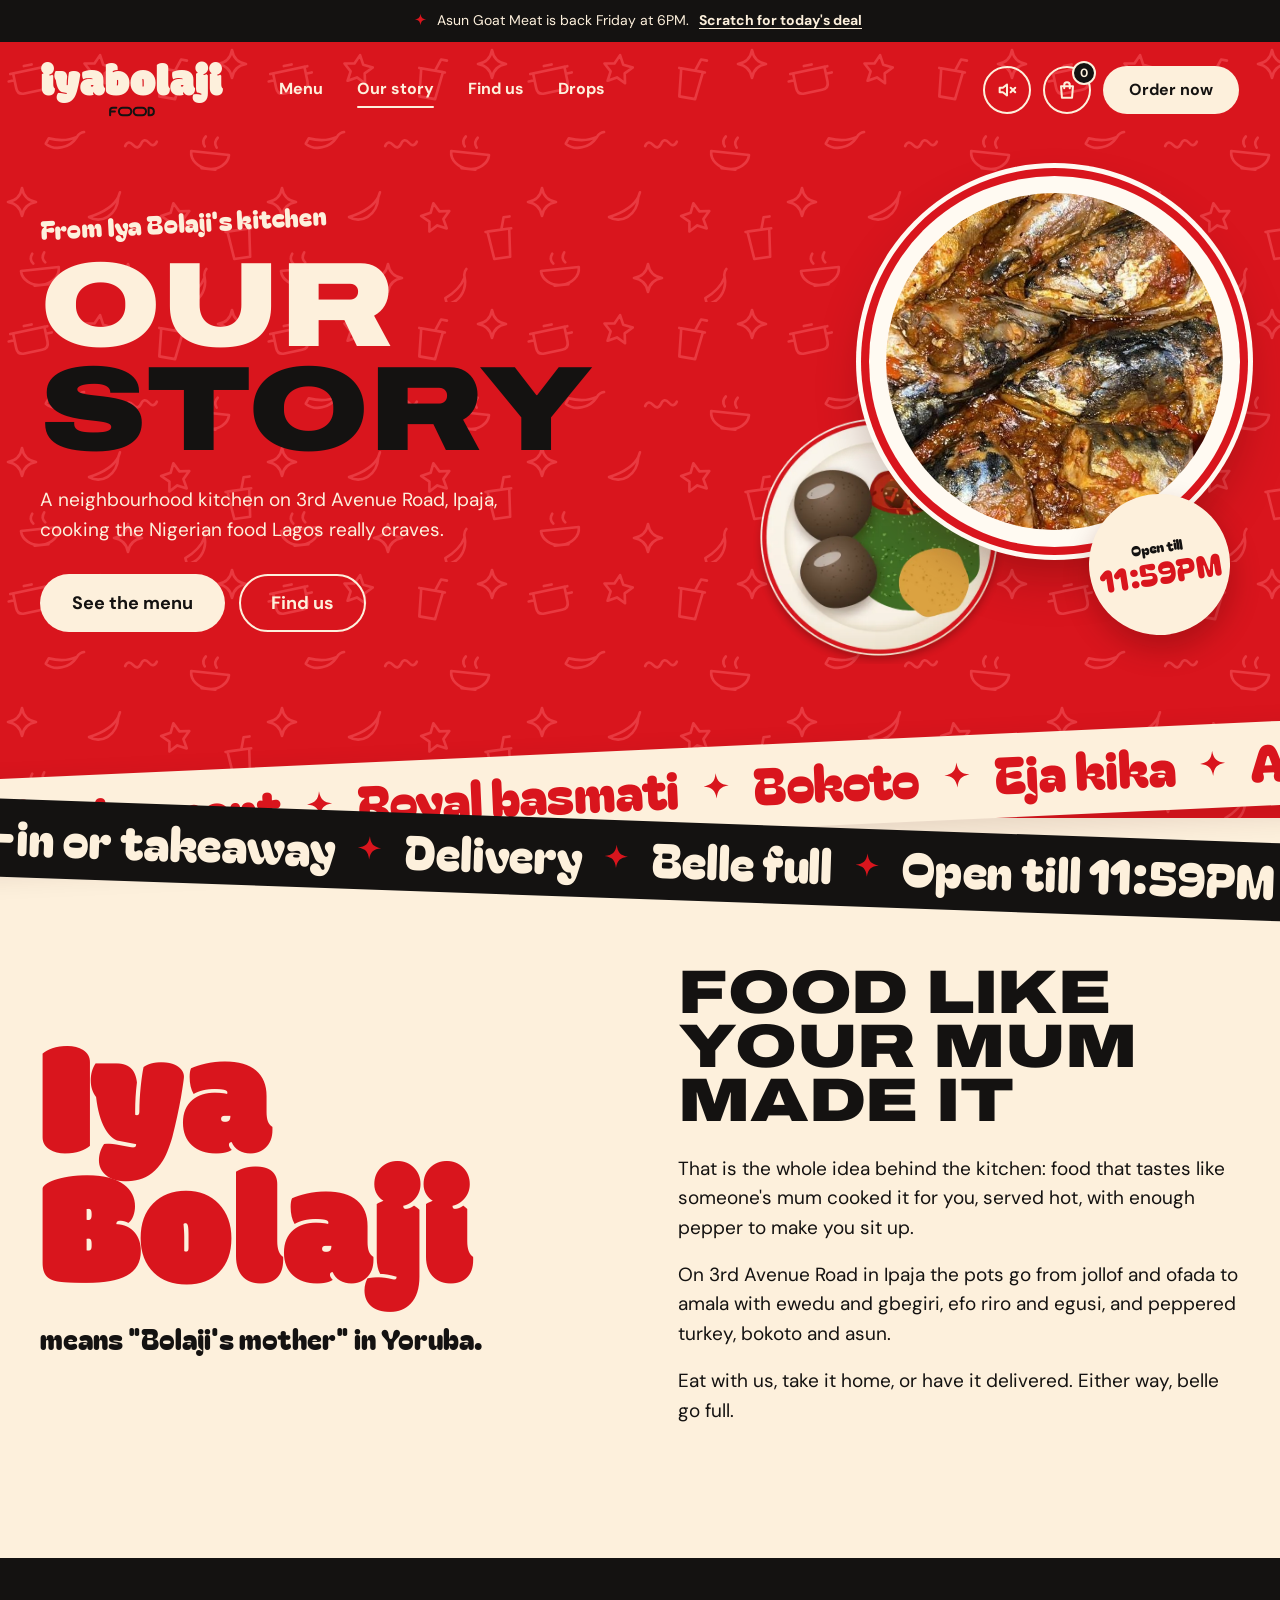
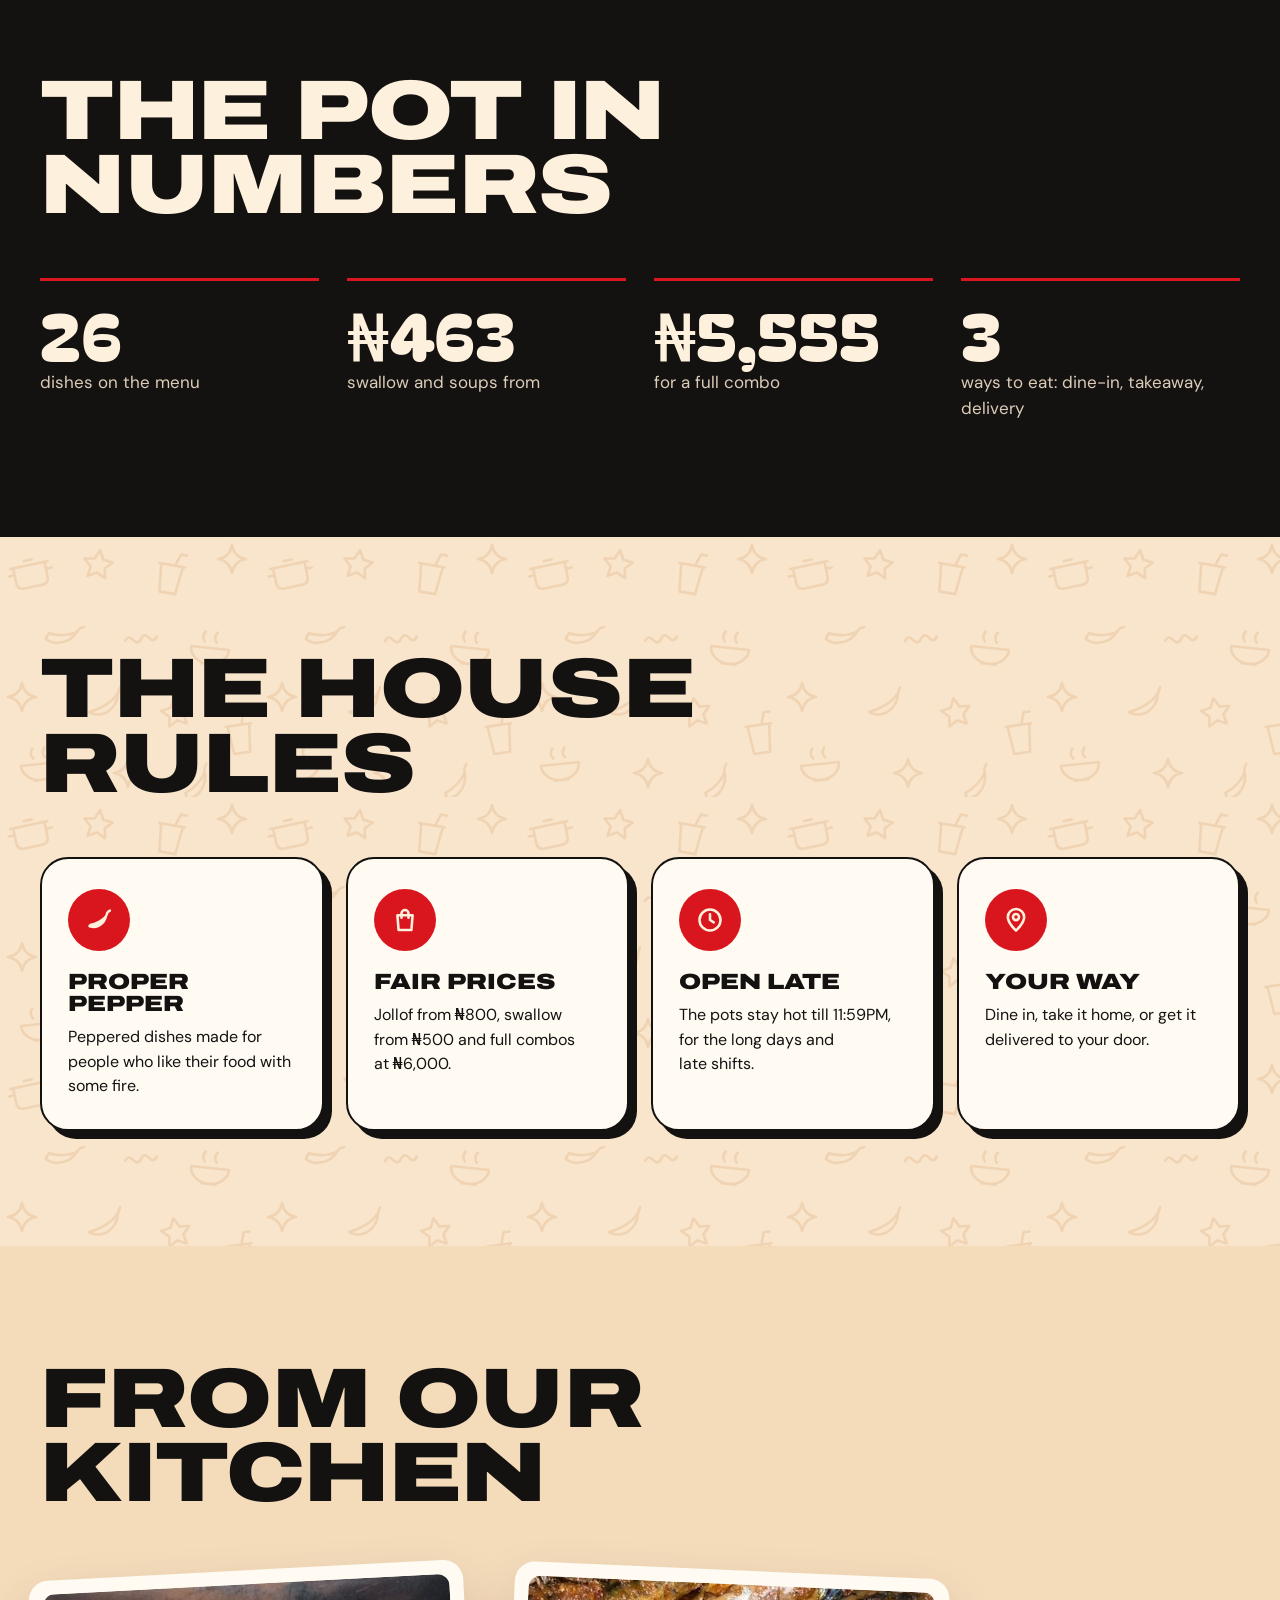
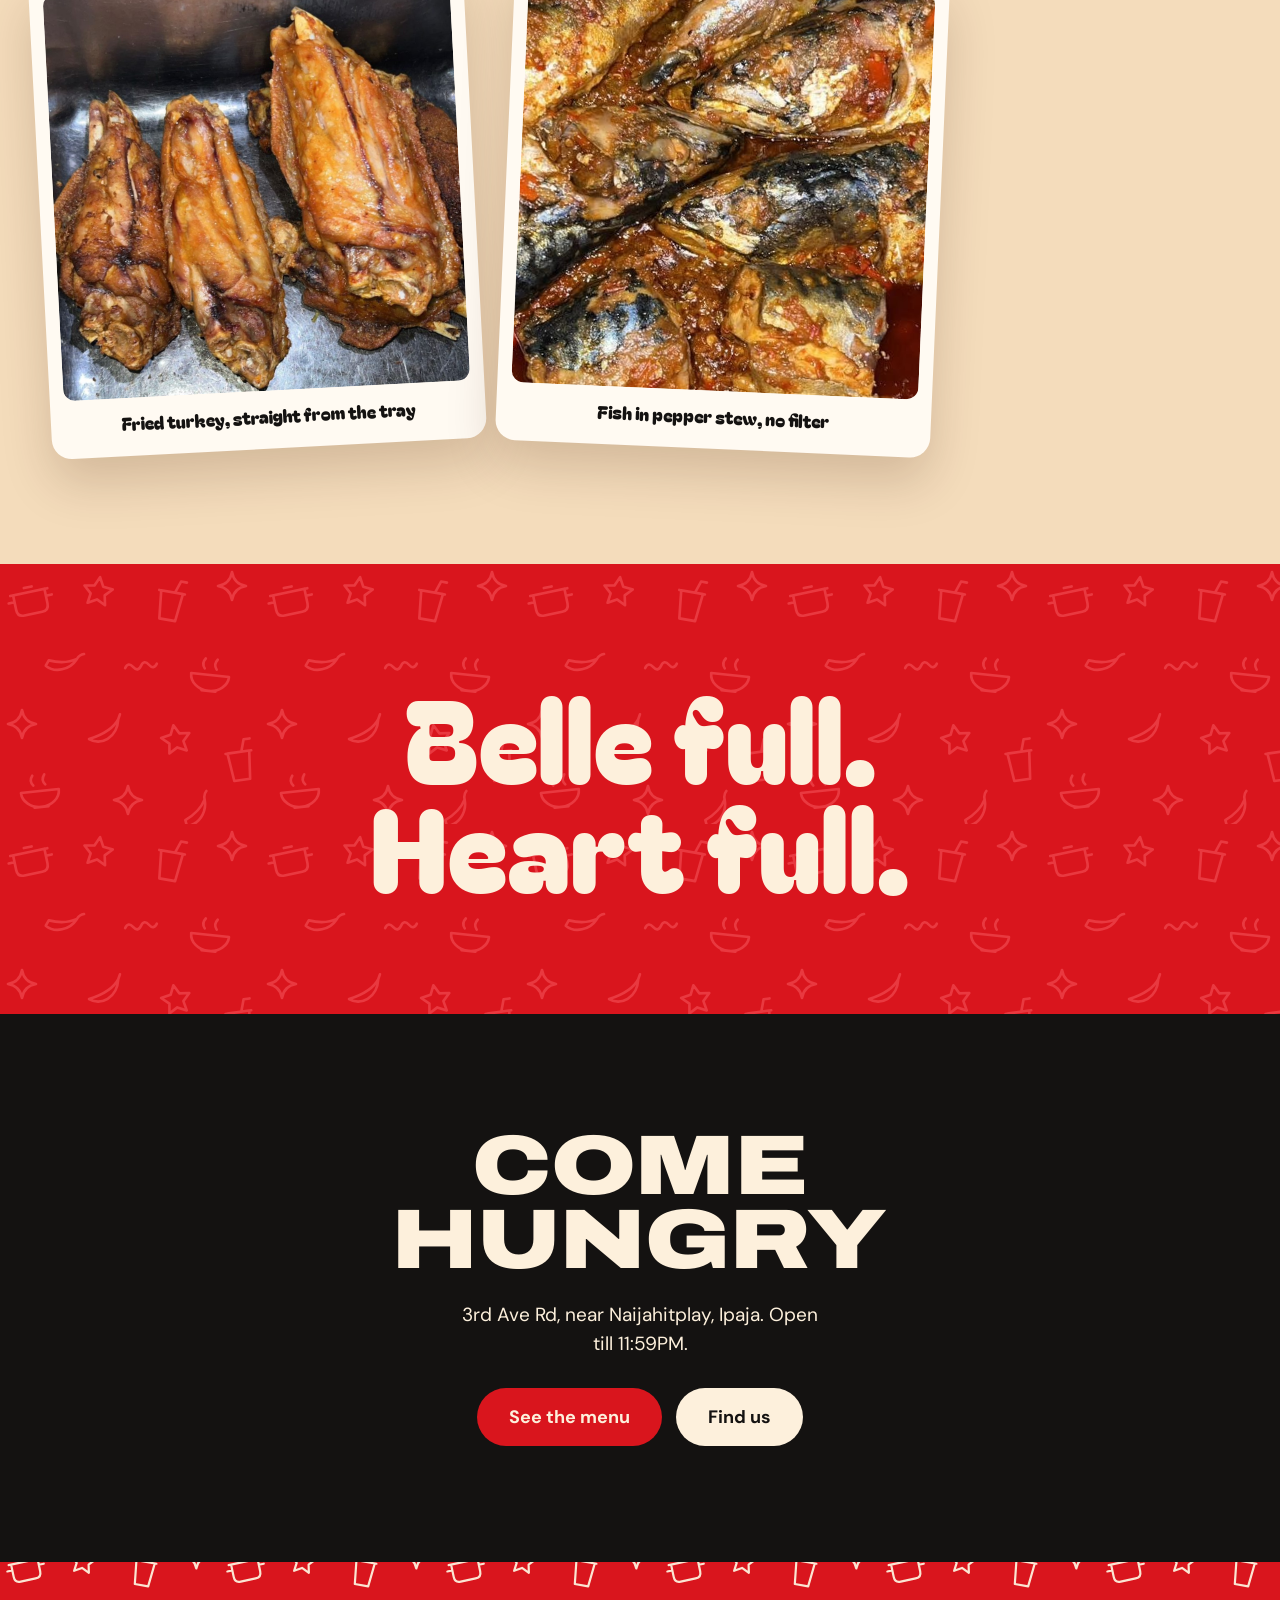
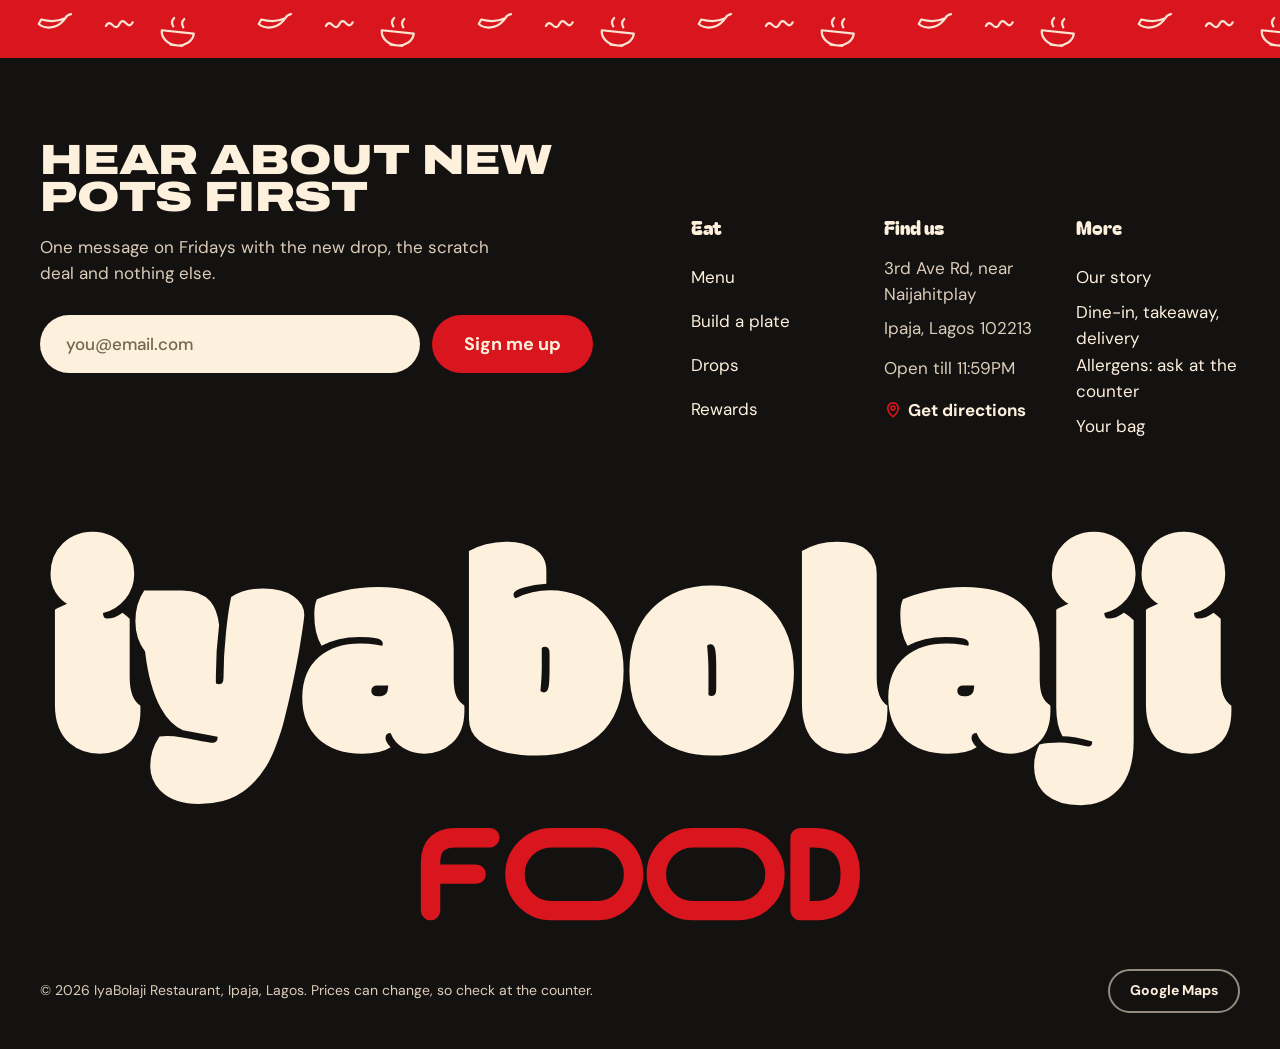
==== commit 4ed3ef61: "Pin the header and turn it into frosted glass on scroll The nav now lives in a sticky header on ever" ====
--- a/about.html
+++ b/about.html
@@ -53,7 +53,7 @@
     </p>
   </div>
 
-  <header class="page-hero">
+  <div class="site-header" id="site-header">
     <nav class="nav container" aria-label="Main" data-intro style="--intro: fade-down">
       <a class="logo" href="./" aria-label="IyaBolaji Food, home">
         <span class="logo-word" aria-hidden="true">iyabolaji</span>
@@ -79,7 +79,9 @@
         </button>
       </div>
     </nav>
-
+  </div>
+
+  <header class="page-hero">
     <div class="container page-hero-grid">
       <div class="page-hero-copy">
         <span class="kicker" data-intro style="--intro: fade-in; --delay: .2s">From Iya Bolaji's kitchen</span>
--- a/css/styles.css
+++ b/css/styles.css
@@ -1,6 +1,9 @@
 /* IyaBolaji Restaurant ------------------------------------------------- */
 
 :root {
+  --nav-h: 96px;      /* header height at the top of the page */
+  --nav-glass-h: 66px; /* height once it turns to glass */
+  --nav-glass-top: 10px;
   --red: #d9151d;
   --red-deep: #b30f16;
   --ink: #141211;
@@ -22,7 +25,7 @@
 
 *, *::before, *::after { box-sizing: border-box; }
 
-html { scroll-behavior: smooth; overflow-x: clip; scroll-padding-top: 16px; }
+html { scroll-behavior: smooth; overflow-x: clip; scroll-padding-top: calc(var(--nav-glass-h) + var(--nav-glass-top) + 16px); }
 
 body {
   margin: 0;
@@ -142,9 +145,32 @@
   padding-bottom: clamp(110px, 10vw, 150px);
 }
 
-.nav { position: relative; z-index: 20; display: flex; align-items: center; gap: 28px; height: 96px; }
+/* The header stays pinned while you scroll. Its wrapper keeps a fixed height
+   so the page never jumps; the bar inside shrinks into a frosted glass pill. */
+.site-header { position: sticky; top: 0; z-index: 50; display: flow-root; height: var(--nav-h); color: var(--cream); pointer-events: none; }
+.site-header + :is(.hero, .page-hero) { margin-top: calc(-1 * var(--nav-h)); padding-top: var(--nav-h); }
+.nav {
+  position: relative; z-index: 20; display: flex; align-items: center; gap: 28px; height: var(--nav-h);
+  border: 1px solid transparent; border-radius: 0; pointer-events: auto;
+  transition: height .35s ease, margin-top .35s ease, padding .35s ease, border-radius .35s ease, background-color .35s ease, border-color .35s ease, box-shadow .35s ease;
+}
+.logo { transition: transform .35s ease; transform-origin: left center; }
+/* Deep red glass: dark enough that cream text stays readable over any section. */
+.site-header.is-glass .nav {
+  height: var(--nav-glass-h); margin-top: var(--nav-glass-top); padding: 0 10px 0 22px;
+  border-color: rgba(255, 255, 255, .22); border-radius: 999px;
+  background: rgba(179, 15, 22, .8);
+  -webkit-backdrop-filter: blur(14px) saturate(160%);
+  backdrop-filter: blur(14px) saturate(160%);
+  box-shadow: inset 0 1px 0 rgba(255, 255, 255, .22), 0 14px 34px rgba(50, 0, 0, .25);
+}
+.site-header.is-glass .logo { transform: scale(.82); }
+@supports not ((backdrop-filter: blur(1px)) or (-webkit-backdrop-filter: blur(1px))) {
+  .site-header.is-glass .nav { background: rgba(179, 15, 22, .96); }
+}
 
 .logo { display: inline-flex; flex-direction: column; align-items: center; color: var(--cream); text-decoration: none; }
+.is-glass .logo .food-mark { color: var(--cream); }
 .logo-word { font-family: var(--f-logo); font-size: 46px; line-height: .78; padding-top: 4px; }
 .logo .food-mark { width: 48px; height: 11px; color: var(--ink); margin-top: 3px; }
 
@@ -546,12 +572,12 @@
 .page-hero-visual .price-sticker { top: auto; bottom: 6%; right: 2%; }
 
 /* Menu page */
-.menu-tabs { position: sticky; top: 0; z-index: 30; background: rgba(253, 240, 220, .94); border-bottom: 2px solid var(--ink); }
+.menu-tabs { position: sticky; top: calc(var(--nav-glass-h) + var(--nav-glass-top) + 8px); z-index: 30; background: rgba(253, 240, 220, .94); border-bottom: 2px solid var(--ink); }
 .menu-tabs .container { display: flex; gap: 10px; overflow-x: auto; padding-block: 12px; scrollbar-width: none; }
 .menu-tabs .container::-webkit-scrollbar { display: none; }
 .menu-tabs .chip { flex: none; text-decoration: none; }
 .menu-tabs .chip[aria-current="true"] { background: var(--ink); color: var(--cream); }
-.menu-cat { scroll-margin-top: 76px; padding: clamp(60px, 7vw, 100px) 0 clamp(70px, 8vw, 110px); }
+.menu-cat { scroll-margin-top: calc(var(--nav-glass-h) + var(--nav-glass-top) + 86px); padding: clamp(60px, 7vw, 100px) 0 clamp(70px, 8vw, 110px); }
 .menu-cat-head { display: flex; flex-wrap: wrap; align-items: flex-end; justify-content: space-between; gap: 16px 32px; }
 .menu-cat-head .display { font-size: clamp(38px, 5.6vw, 84px); }
 .menu-cat-head p { max-width: 380px; }
@@ -682,7 +708,7 @@
 @media (max-width: 960px) {
   .menu-toggle { display: inline-grid; }
   .nav-links {
-    position: absolute; top: 88px; left: 0; right: 0;
+    position: absolute; top: calc(100% + 10px); left: 0; right: 0;
     display: none; flex-direction: column; gap: 0; margin: 0; padding: 12px 24px;
     background: var(--ink); border-radius: 24px; box-shadow: 0 24px 50px rgba(0, 0, 0, .35);
   }
@@ -715,8 +741,9 @@
 
 @media (max-width: 600px) {
   body { font-size: 16px; }
-  .nav { height: 80px; gap: 12px; }
-  .nav-links { top: 74px; }
+  :root { --nav-h: 80px; --nav-glass-h: 60px; --nav-glass-top: 8px; }
+  .nav { gap: 12px; }
+  .site-header.is-glass .nav { padding: 0 6px 0 16px; }
   .logo-word { font-size: 38px; }
   .logo .food-mark { width: 40px; height: 9px; }
   .nav-order, .sound-btn { display: none; }
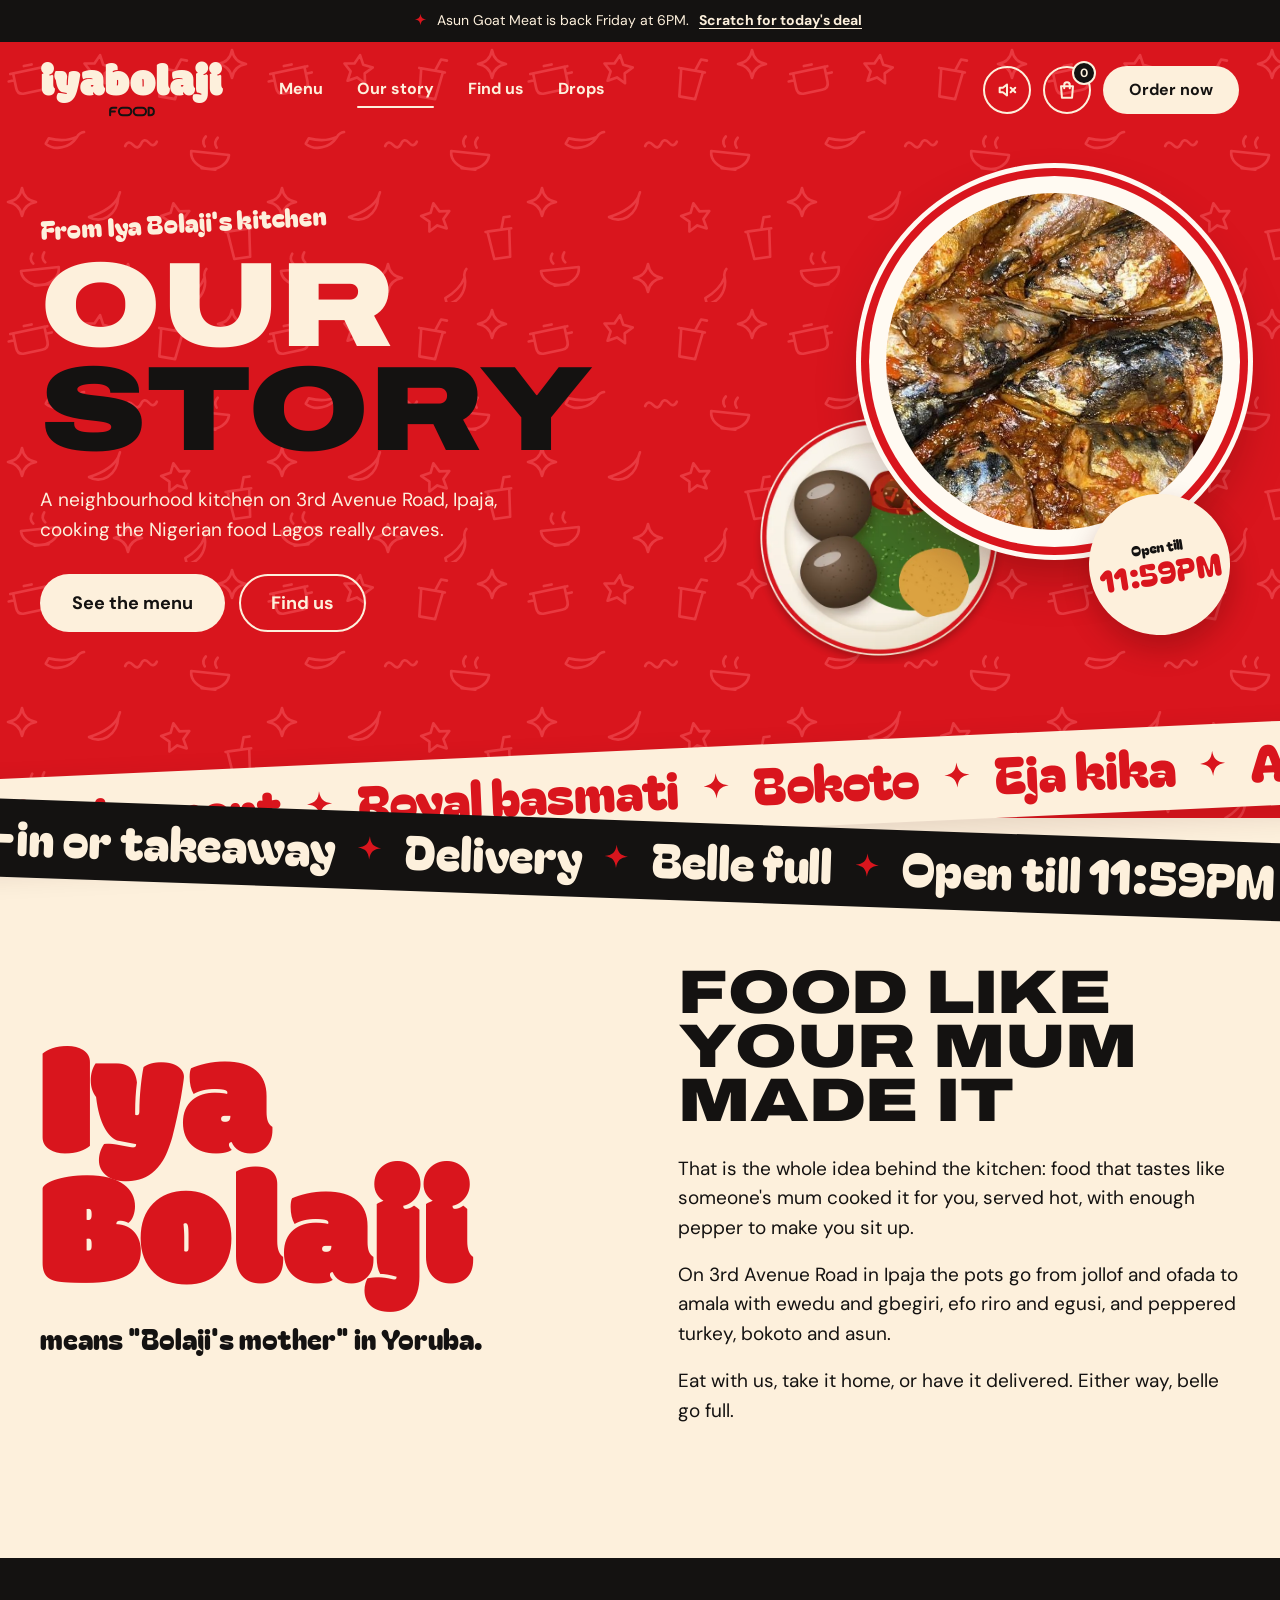
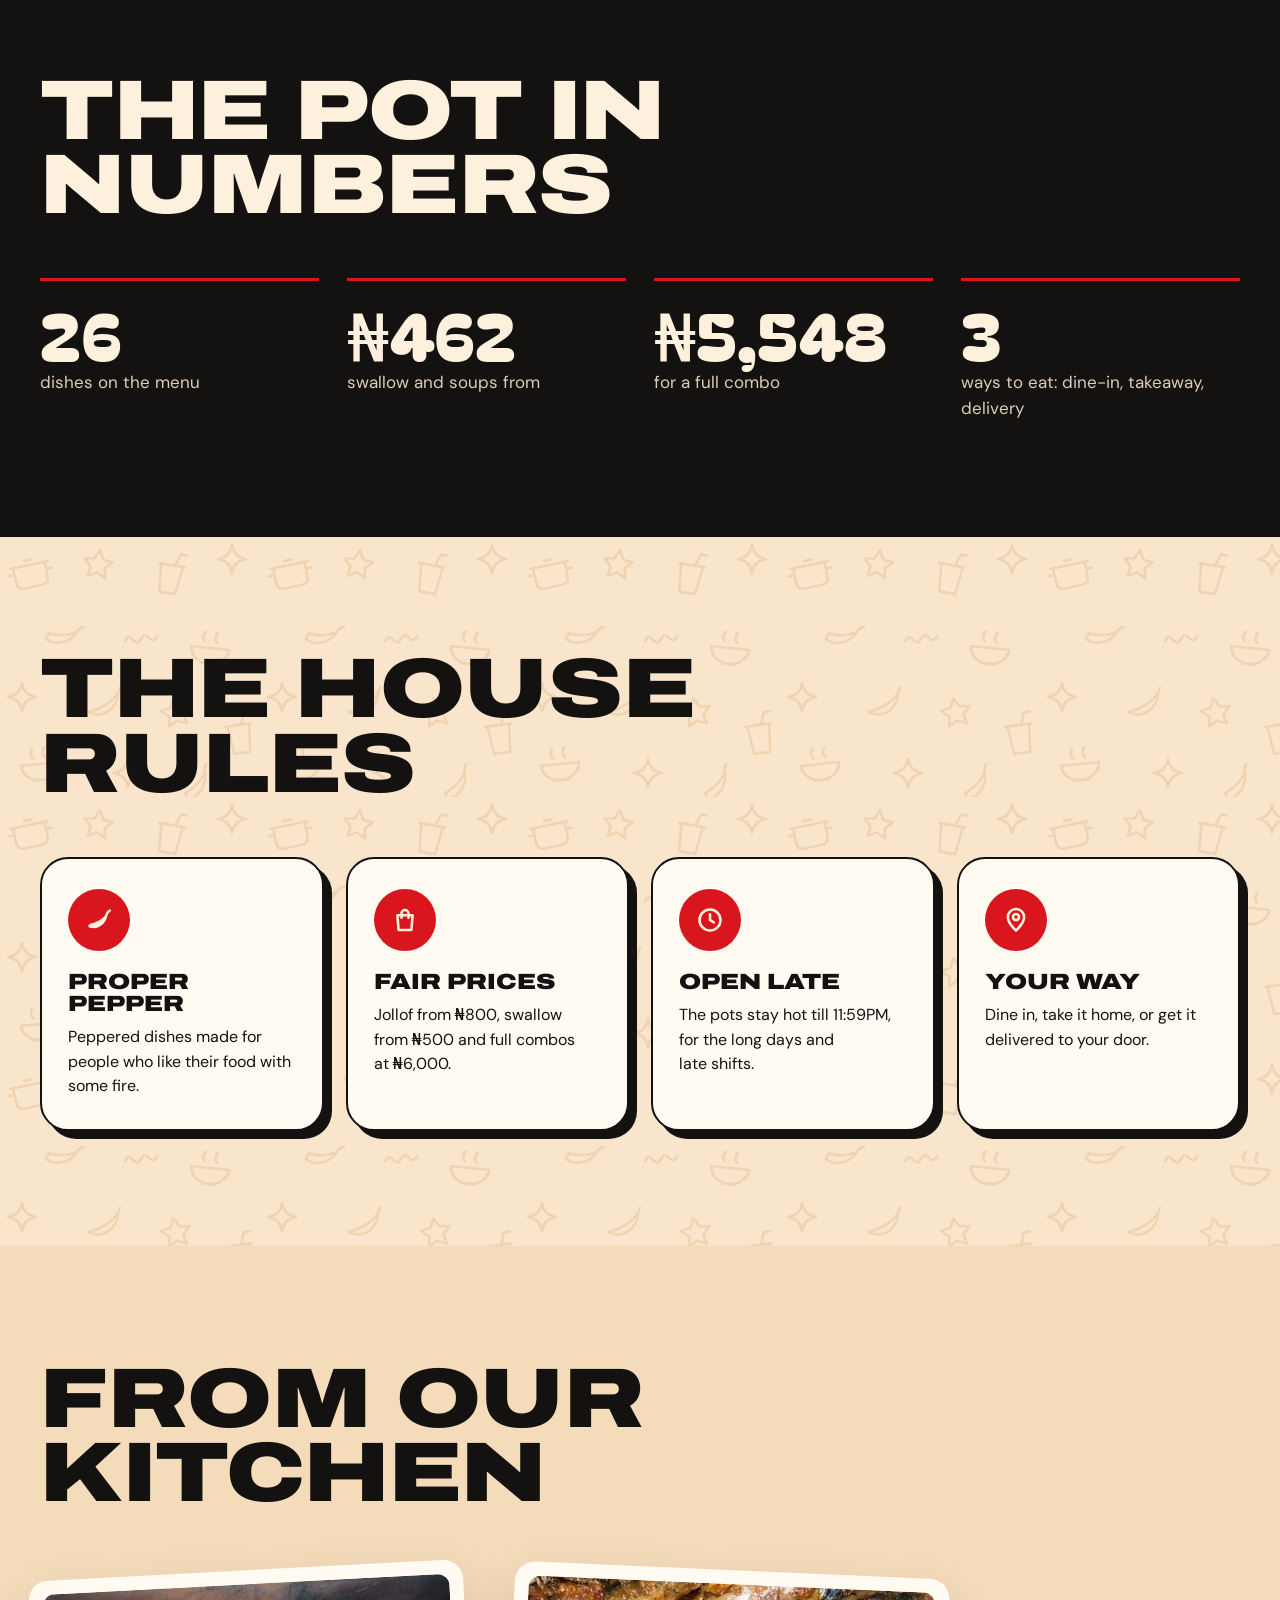
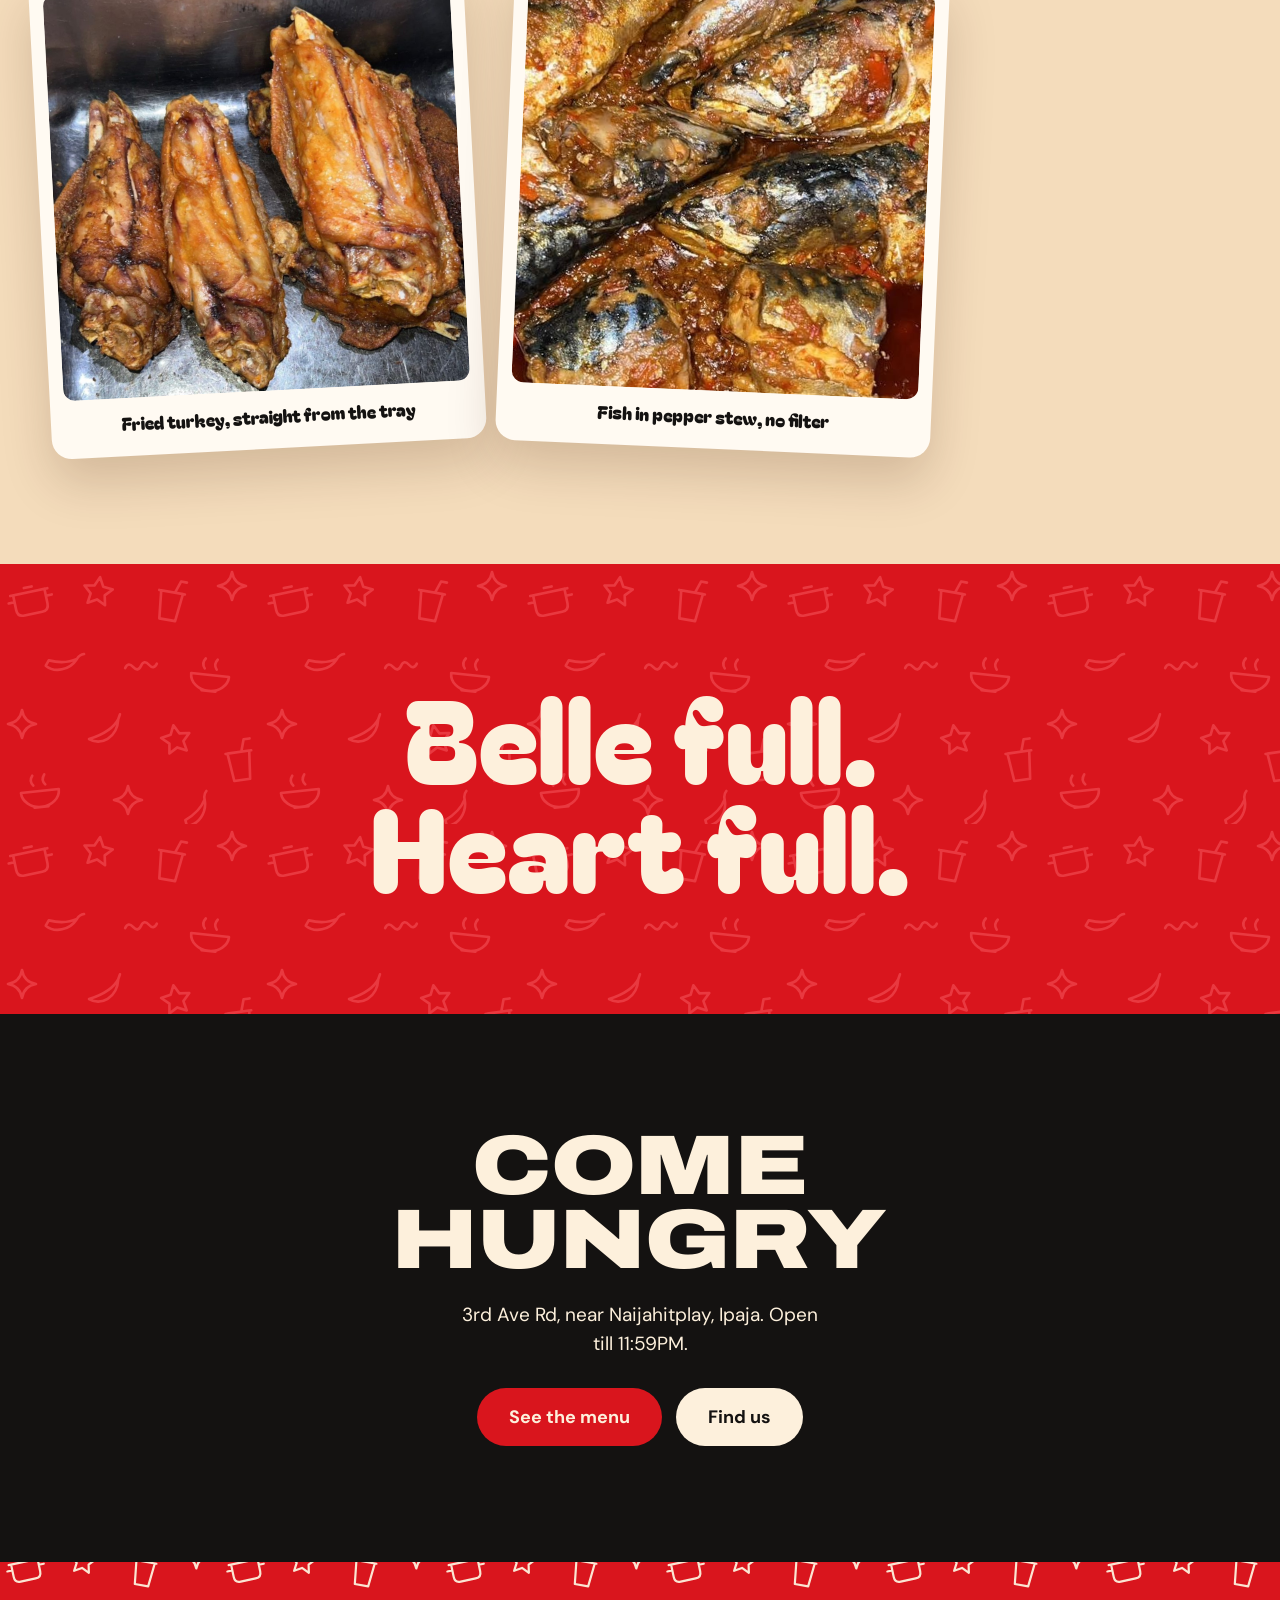
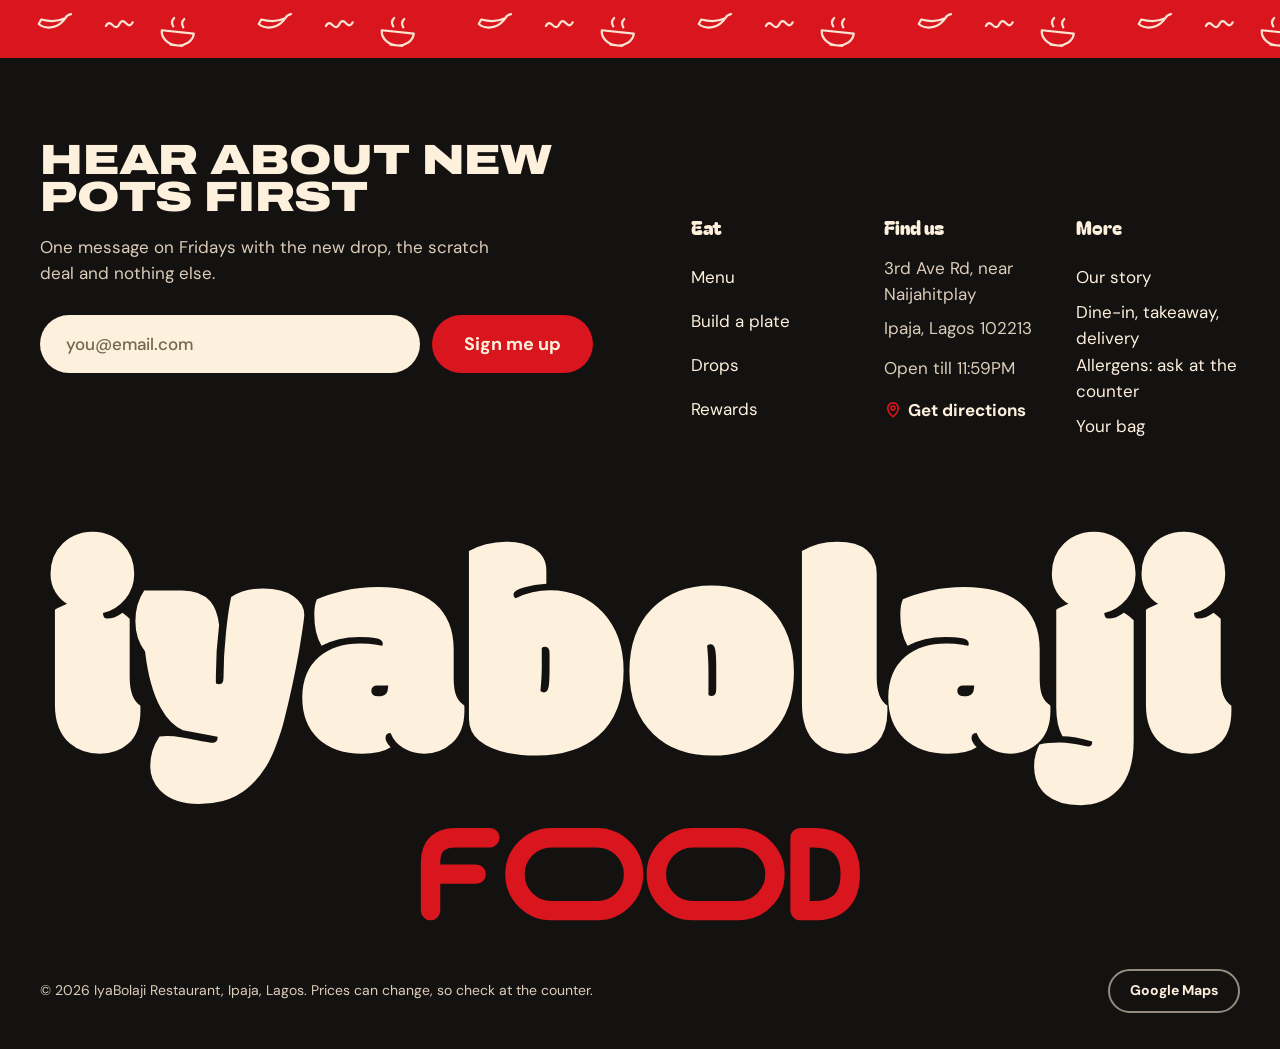
==== commit 4f5fc414: "Add link previews for shared links Each page now has Open Graph and Twitter card tags (title, descri" ====
--- a/about.html
+++ b/about.html
@@ -7,9 +7,25 @@
   <title>Our story · IyaBolaji Restaurant, Ipaja</title>
   <meta name="description" content="IyaBolaji is a neighbourhood kitchen on 3rd Avenue Road, Ipaja, cooking the Nigerian food Lagos craves.">
   <meta name="theme-color" content="#d9151d">
+  <link rel="canonical" href="https://iyabolaji.vercel.app/about.html">
+  <!-- Link previews (WhatsApp, iMessage, Facebook, X). Image URLs must be absolute. -->
+  <meta property="og:type" content="website">
+  <meta property="og:site_name" content="IyaBolaji Restaurant">
+  <meta property="og:locale" content="en_NG">
+  <meta property="og:url" content="https://iyabolaji.vercel.app/about.html">
   <meta property="og:title" content="Our story · IyaBolaji Restaurant, Ipaja">
   <meta property="og:description" content="IyaBolaji is a neighbourhood kitchen on 3rd Avenue Road, Ipaja, cooking the Nigerian food Lagos craves.">
+  <meta property="og:image" content="https://iyabolaji.vercel.app/assets/og/about.jpg">
+  <meta property="og:image:type" content="image/jpeg">
+  <meta property="og:image:width" content="1200">
+  <meta property="og:image:height" content="630">
+  <meta property="og:image:alt" content="IyaBolaji Food: our story, Mama's pot. Fish in pepper stew.">
+  <meta name="twitter:card" content="summary_large_image">
+  <meta name="twitter:title" content="Our story · IyaBolaji Restaurant, Ipaja">
+  <meta name="twitter:description" content="IyaBolaji is a neighbourhood kitchen on 3rd Avenue Road, Ipaja, cooking the Nigerian food Lagos craves.">
+  <meta name="twitter:image" content="https://iyabolaji.vercel.app/assets/og/about.jpg">
   <link rel="icon" href="assets/favicon.svg" type="image/svg+xml">
+  <link rel="apple-touch-icon" href="assets/apple-touch-icon.png">
   <link rel="preconnect" href="https://fonts.googleapis.com">
   <link rel="preconnect" href="https://fonts.gstatic.com" crossorigin>
   <link href="https://fonts.googleapis.com/css2?family=Archivo:wdth,wght@125,800;125,900&family=Bagel+Fat+One&family=DM+Sans:opsz,wght@9..40,400;9..40,500;9..40,700&family=Modak&display=swap" rel="stylesheet">
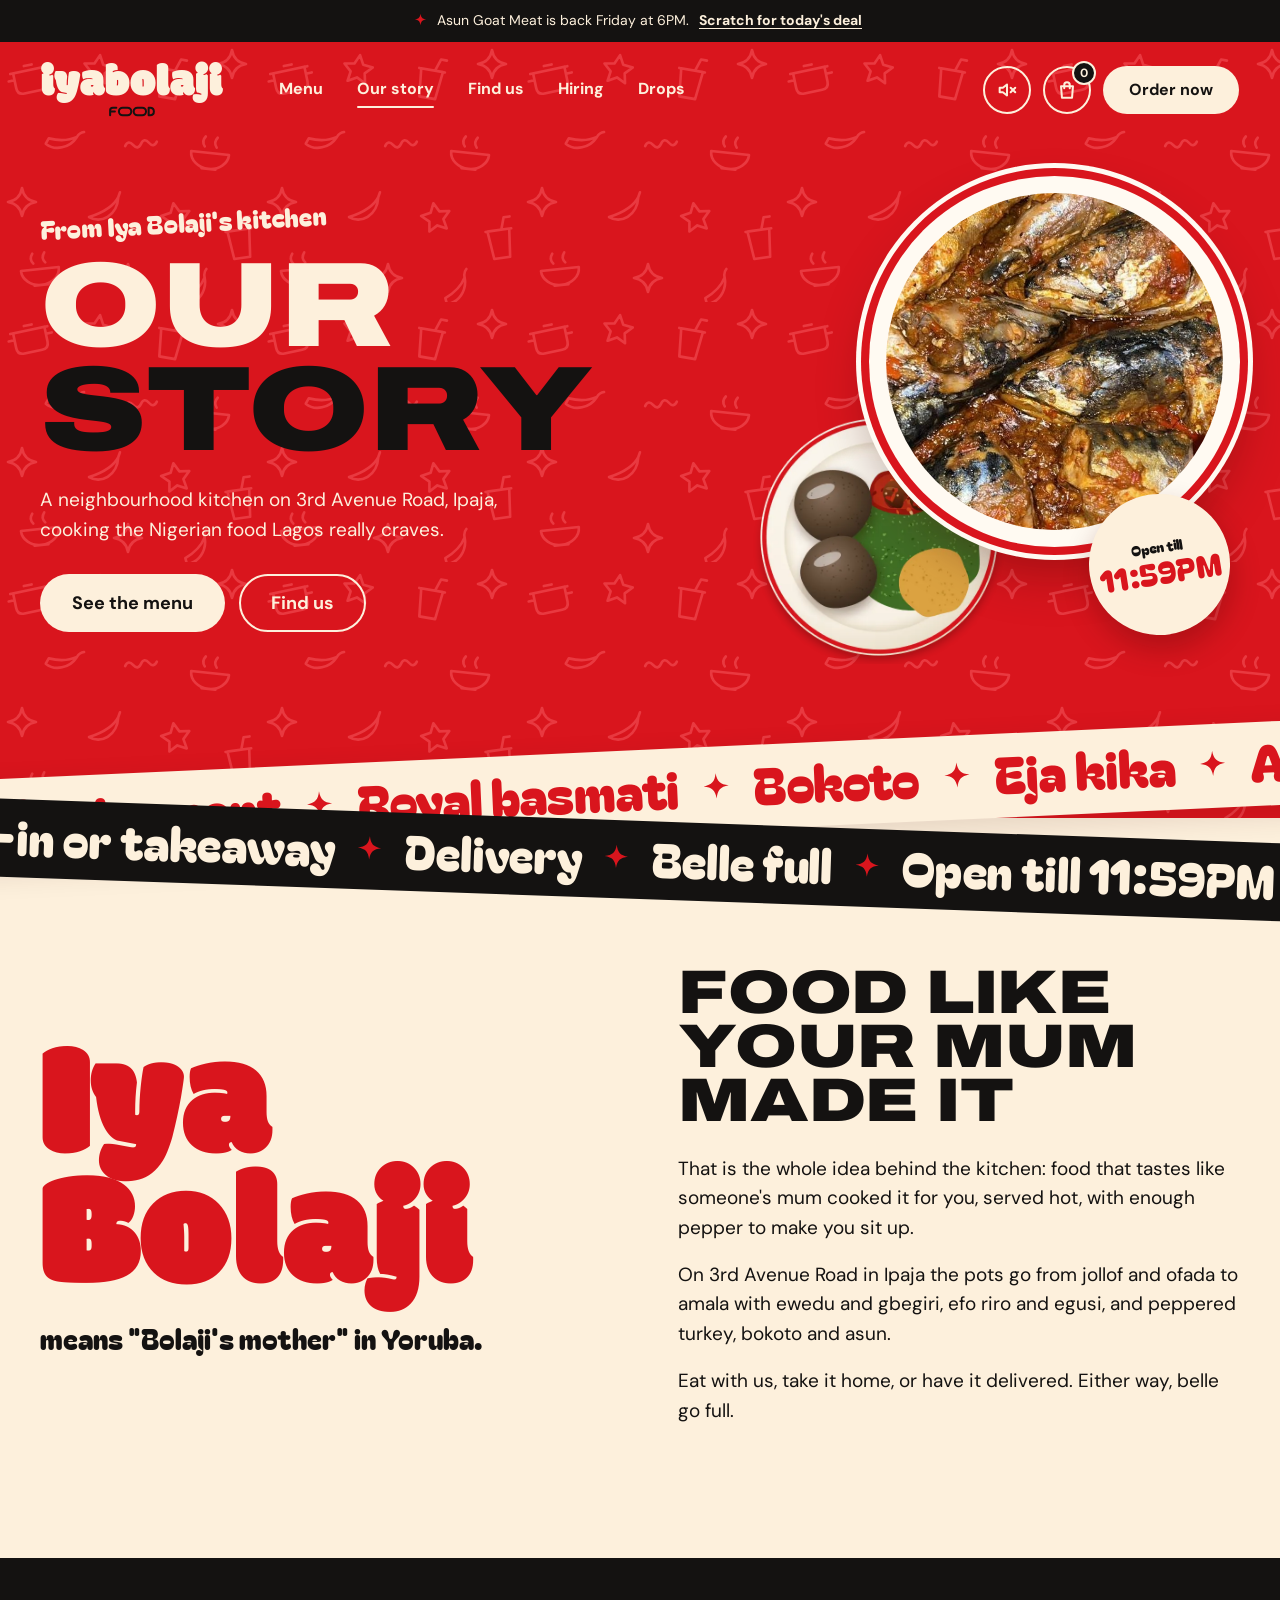
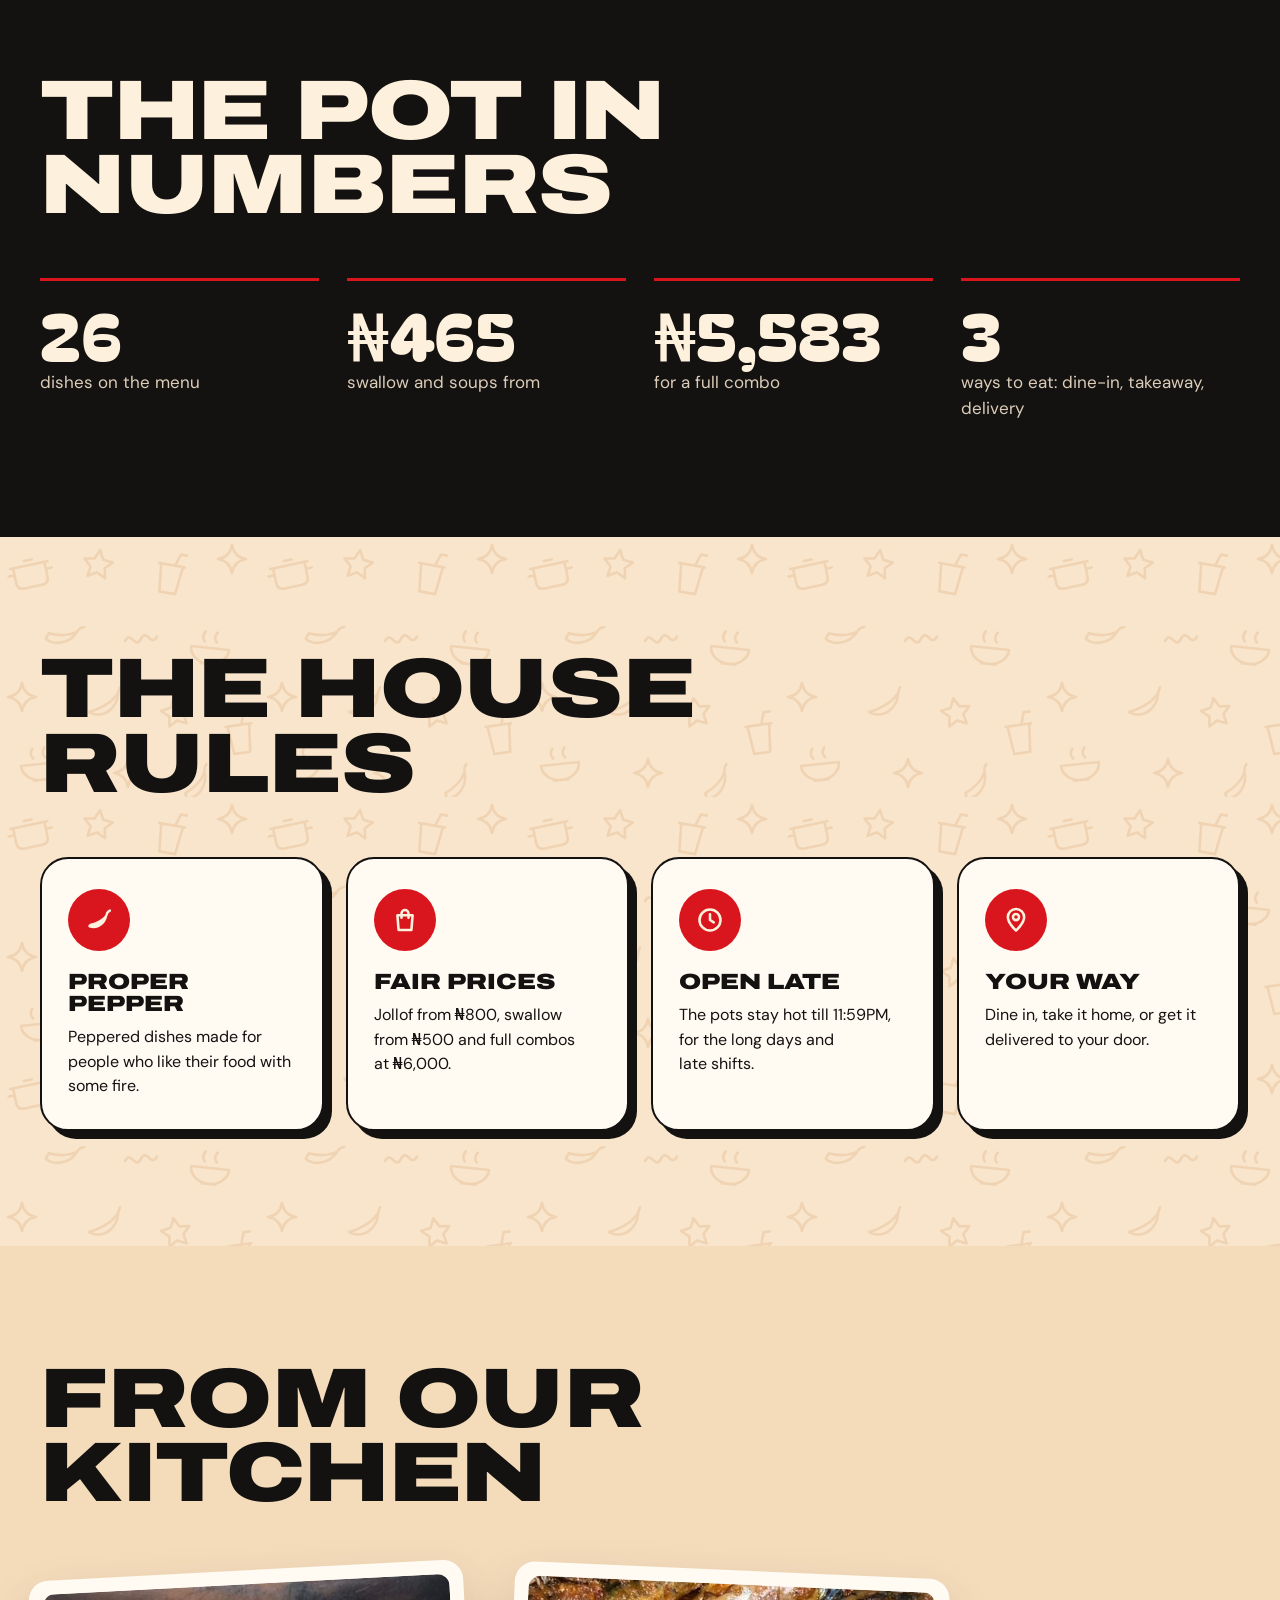
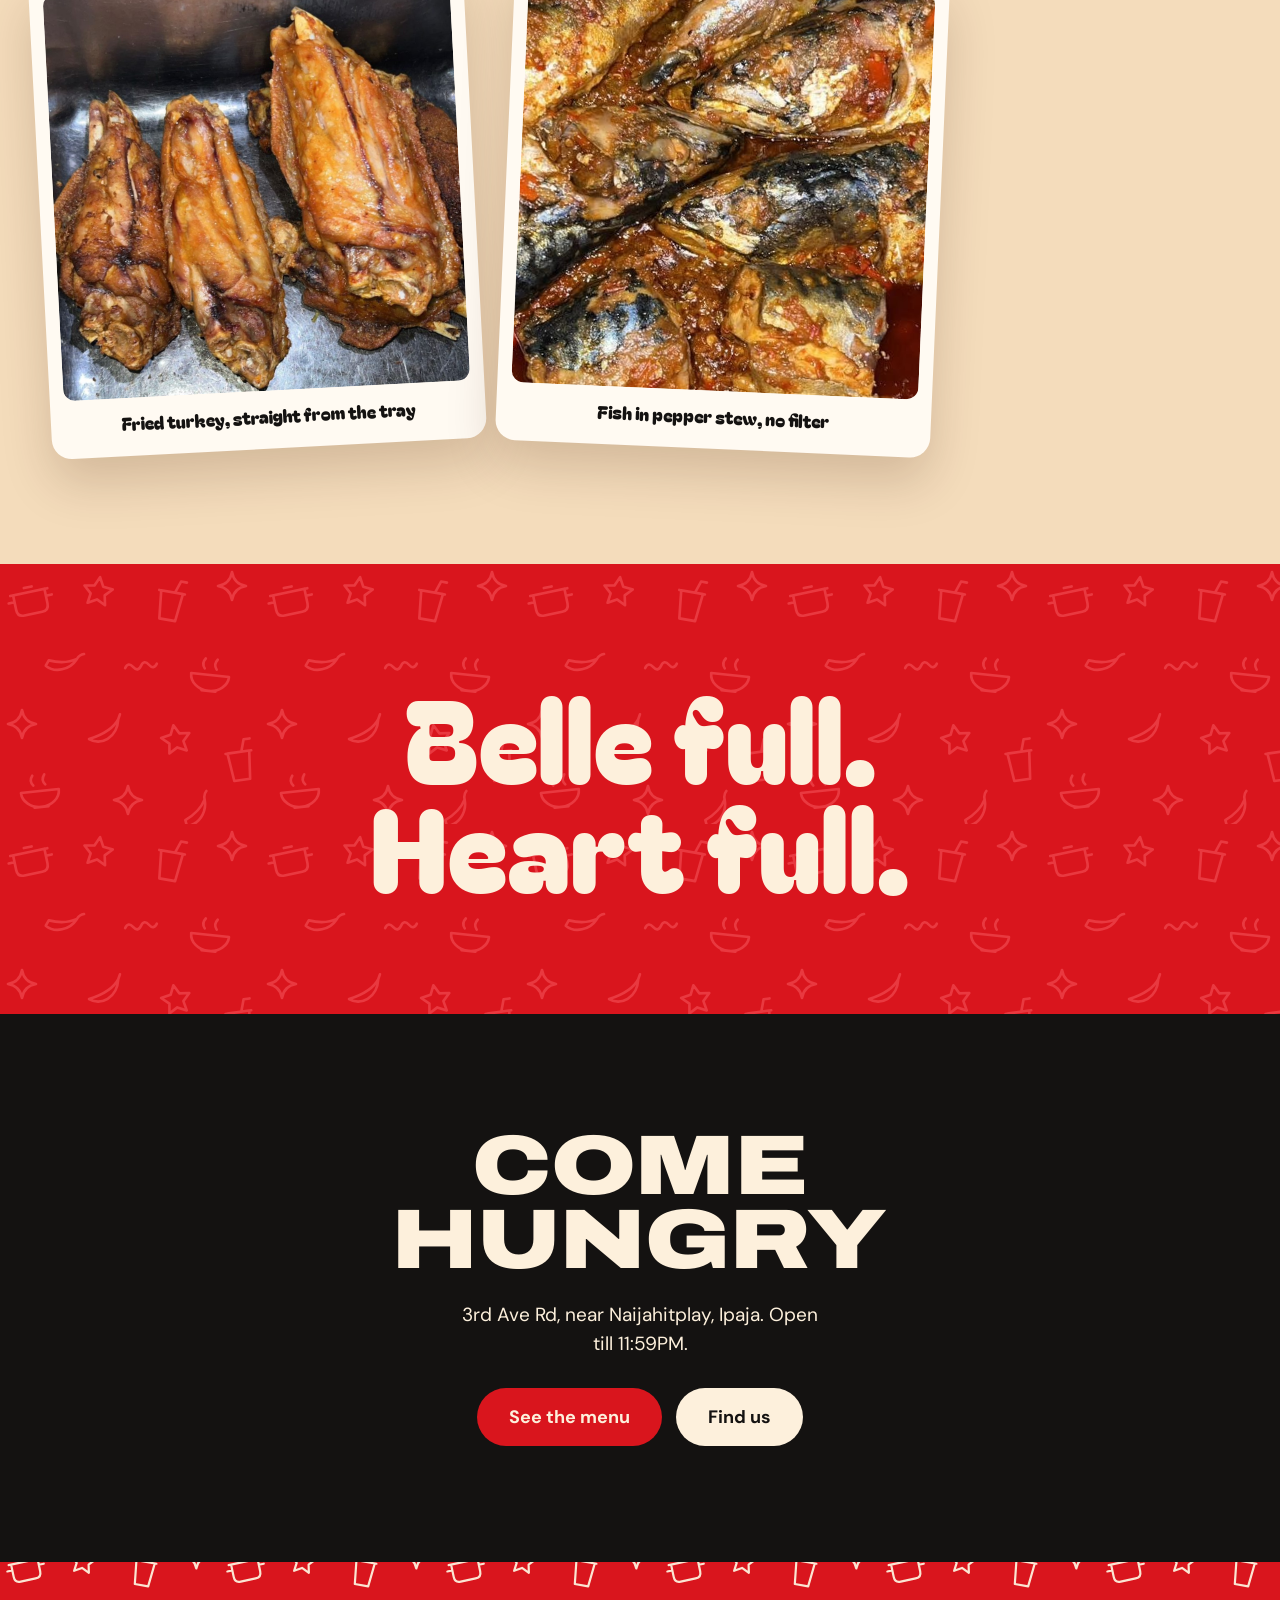
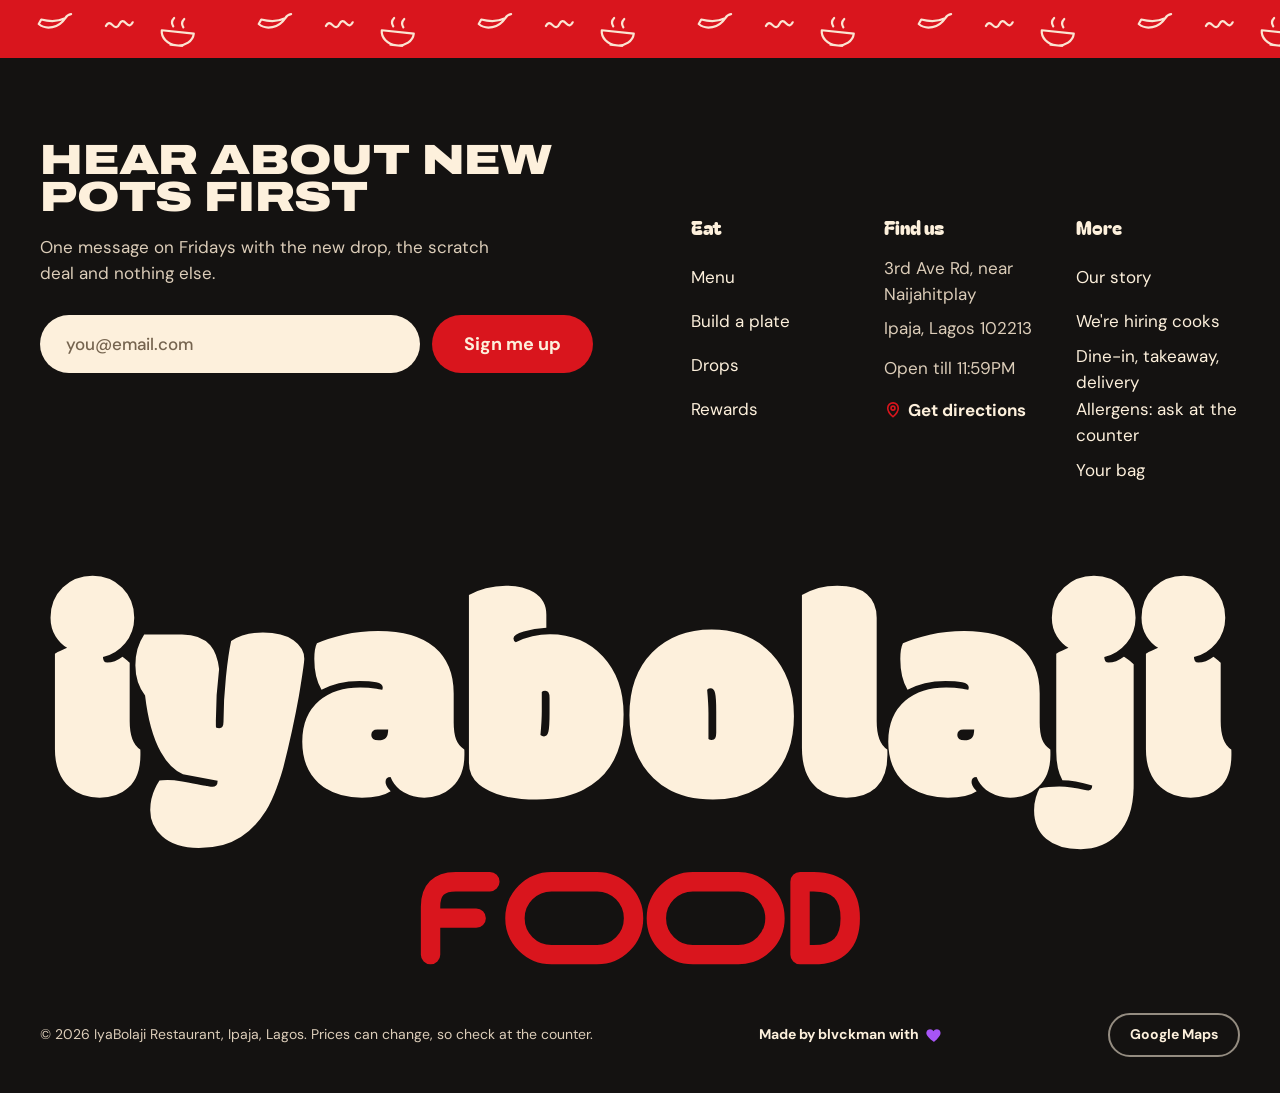
==== commit cc395846: "Add Supabase ordering, admin dashboard, hiring page and plate builder - supabase/setup.sql: dishes, " ====
--- a/about.html
+++ b/about.html
@@ -30,6 +30,7 @@
   <link rel="preconnect" href="https://fonts.gstatic.com" crossorigin>
   <link href="https://fonts.googleapis.com/css2?family=Archivo:wdth,wght@125,800;125,900&family=Bagel+Fat+One&family=DM+Sans:opsz,wght@9..40,400;9..40,500;9..40,700&family=Modak&display=swap" rel="stylesheet">
   <link rel="stylesheet" href="css/styles.css">
+  <script src="js/config.js" defer></script>
   <script src="js/data.js" defer></script>
   <script src="js/main.js" defer></script>
 </head>
@@ -56,6 +57,7 @@
     <symbol id="i-chili" viewBox="0 0 24 24"><path fill="currentColor" d="M3.6 18.4c7.3 2.4 14.4-2.3 15.6-10.4.1-.9-1-1.3-1.5-.6-2.7 3.7-7.5 6.4-12.6 7.6-1.9.4-3.2 2.8-1.5 3.4Z"/><path fill="none" stroke="currentColor" stroke-width="2" stroke-linecap="round" d="M18.6 7.4c.2-1.7 1.2-2.9 2.8-3.5"/></symbol>
     <symbol id="i-napkin" viewBox="0 0 24 24"><path fill="currentColor" d="M3 3h18v11.5L14.5 21H3V3Z"/><path fill="currentColor" opacity=".45" d="M14.5 21v-6.5H21Z"/></symbol>
     <symbol id="i-clock" viewBox="0 0 24 24"><g fill="none" stroke="currentColor" stroke-width="2.2" stroke-linecap="round" stroke-linejoin="round"><circle cx="12" cy="12" r="9"/><path d="M12 7v5l3.2 2"/></g></symbol>
+    <symbol id="i-check" viewBox="0 0 24 24"><path fill="none" stroke="currentColor" stroke-width="3" stroke-linecap="round" stroke-linejoin="round" d="M5 12.5 10 17.5 19 7"/></symbol>
     <symbol id="i-pin" viewBox="0 0 24 24"><g fill="none" stroke="currentColor" stroke-width="2.2" stroke-linecap="round" stroke-linejoin="round"><path d="M12 21s7-6.1 7-11.5a7 7 0 1 0-14 0C5 14.9 12 21 12 21Z"/><circle cx="12" cy="9.5" r="2.6"/></g></symbol>
   </svg>
 
@@ -79,6 +81,7 @@
         <li><a href="menu.html">Menu</a></li>
         <li><a href="about.html" aria-current="page">Our story</a></li>
         <li><a href="visit.html">Find us</a></li>
+        <li><a href="careers.html">Hiring</a></li>
         <li><a href="./#drop">Drops</a></li>
       </ul>
       <div class="nav-actions">
@@ -242,7 +245,7 @@
           <h3>Eat</h3>
           <ul>
             <li><a href="menu.html">Menu</a></li>
-            <li><a href="./#cravings">Build a plate</a></li>
+            <li><a href="./#build">Build a plate</a></li>
             <li><a href="./#drop">Drops</a></li>
             <li><a href="#signup">Rewards</a></li>
           </ul>
@@ -260,6 +263,7 @@
           <h3>More</h3>
           <ul>
             <li><a href="about.html">Our story</a></li>
+            <li><a href="careers.html">We're hiring cooks</a></li>
             <li><a href="visit.html">Dine-in, takeaway, delivery</a></li>
             <li><a href="visit.html#allergens">Allergens: ask at the counter</a></li>
             <li><a href="#bag-open" data-open-bag>Your bag</a></li>
@@ -273,6 +277,7 @@
     </div>
     <div class="container footer-base">
       <p>© <span id="year">2026</span> IyaBolaji Restaurant, Ipaja, Lagos. Prices can change, so check at the counter.</p>
+      <p class="credit">Made by blvckman with <svg class="heart" viewBox="0 0 24 24" role="img" aria-label="love"><path fill="currentColor" d="M12 21.2s-7.6-4.6-9.7-9.4C.8 8.3 3 4.4 6.7 4.4c2.2 0 3.7 1.2 4.6 2.7.9-1.5 2.4-2.7 4.6-2.7 3.7 0 5.9 3.9 4.4 7.4-2.1 4.8-8.3 9.4-8.3 9.4Z"/></svg></p>
       <ul class="footer-pills" id="footer-pills" aria-label="Find IyaBolaji online">
         <li><a class="pill" href="https://www.google.com/maps/search/?api=1&amp;query=IyaBolaji%20Restaurant%2C%203rd%20Ave%20Rd%2C%20Ipaja%2C%20Lagos" target="_blank" rel="noopener">Google Maps</a></li>
       </ul>
@@ -284,11 +289,52 @@
       <h2 id="bag-title">Your bag</h2>
       <button class="icon-btn icon-btn-ink" type="button" id="bag-close" aria-label="Close bag"><svg aria-hidden="true"><use href="#i-close"/></svg></button>
     </div>
-    <ul class="bag-list" id="bag-list"></ul>
-    <div class="bag-foot">
-      <p class="bag-total"><span>Total</span><strong id="bag-total">₦0</strong></p>
-      <a class="btn btn-red btn-lg bag-checkout" id="bag-checkout" href="visit.html">Visit or call to order</a>
-      <p class="bag-note" id="bag-note">Pick up, dine in, or ask about delivery.</p>
+
+    <div class="bag-view" id="bag-view">
+      <ul class="bag-list" id="bag-list"></ul>
+      <div class="bag-foot">
+        <p class="bag-total"><span>Total</span><strong id="bag-total">₦0</strong></p>
+        <a class="btn btn-red btn-lg bag-checkout" id="bag-checkout" href="visit.html">Visit or call to order</a>
+        <p class="bag-note" id="bag-note">Pick up, dine in, or ask about delivery.</p>
+      </div>
+    </div>
+
+    <form class="bag-view checkout" id="checkout" novalidate hidden>
+      <div class="checkout-body">
+        <button class="link-btn" type="button" id="checkout-back"><svg aria-hidden="true"><use href="#i-left"/></svg> Back to bag</button>
+        <fieldset class="seg">
+          <legend>How do you want it?</legend>
+          <label><input type="radio" name="type" value="pickup" checked><span>Pickup</span></label>
+          <label><input type="radio" name="type" value="delivery"><span>Delivery</span></label>
+          <label><input type="radio" name="type" value="dine-in"><span>Dine-in</span></label>
+        </fieldset>
+        <label class="field">Your name
+          <input name="name" autocomplete="name" maxlength="80" required>
+        </label>
+        <label class="field">Phone number
+          <input name="phone" type="tel" inputmode="tel" autocomplete="tel" maxlength="20" placeholder="0801 234 5678" required>
+        </label>
+        <label class="field" id="address-field" hidden>Delivery address
+          <textarea name="address" rows="2" maxlength="300" autocomplete="street-address"></textarea>
+        </label>
+        <label class="field">Note for the kitchen <span class="hint">Optional</span>
+          <textarea name="note" rows="2" maxlength="500" placeholder="Extra pepper, no onions..."></textarea>
+        </label>
+        <p class="form-error" id="checkout-msg" role="alert"></p>
+      </div>
+      <div class="bag-foot">
+        <p class="bag-total"><span>Total</span><strong id="checkout-total">₦0</strong></p>
+        <button class="btn btn-red btn-lg bag-checkout" type="submit" id="place-order">Place order</button>
+        <p class="bag-note">We'll call you to confirm your order and payment.</p>
+      </div>
+    </form>
+
+    <div class="bag-view order-done" id="order-done" hidden>
+      <div class="done-badge" aria-hidden="true"><svg><use href="#i-check"/></svg></div>
+      <h3 id="done-title">Order in!</h3>
+      <p id="done-text"></p>
+      <ul class="done-items" id="done-items"></ul>
+      <button class="btn btn-red btn-lg" type="button" id="done-close">Done</button>
     </div>
   </dialog>
 
--- a/css/styles.css
+++ b/css/styles.css
@@ -56,7 +56,7 @@
 
 /* Focus rings take the colour of the surface's text so they never vanish into it. */
 .announce, .hero, .page-hero, .drop, .footer, .feature-card, .card--red, .card--ink, .bg-ink, .bg-red { --focus: var(--cream); }
-.cravings, .lineup, .why, .card--white, .bag-panel, .bg-cream, .bg-peach, .bg-sand, .menu-tabs { --focus: var(--ink); }
+.cravings, .lineup, .builder, .why, .card--white, .bag-panel, .bg-cream, .bg-peach, .bg-sand, .menu-tabs { --focus: var(--ink); }
 
 .container { width: min(100% - 2 * var(--gutter), var(--wrap)); margin-inline: auto; }
 
@@ -624,6 +624,140 @@
 .map-wrap iframe { display: block; width: 100%; height: clamp(320px, 44vw, 520px); border: 0; }
 .map-tag { position: absolute; z-index: 2; top: 18px; left: 18px; }
 
+/* Build your plate (home) ------------------------------------------------ */
+
+.builder { background: var(--cream) url("../assets/patterns/on-cream.svg") 0 0 / 260px; padding: clamp(90px, 10vw, 130px) 0; }
+.builder-grid { display: grid; grid-template-columns: minmax(0, .95fr) minmax(0, 1.05fr) minmax(0, .95fr); gap: clamp(20px, 3vw, 40px); align-items: start; margin-top: 46px; }
+.builder-tabs { margin: 0 0 14px; gap: 8px; }
+.builder-tabs .chip { min-height: 42px; padding: 8px 16px; font-size: 15px; }
+.builder-list { display: grid; gap: 12px; max-height: 470px; margin: 0; padding: 4px 8px 8px 4px; overflow-y: auto; list-style: none; scrollbar-width: thin; }
+.pick {
+  display: grid; grid-template-columns: 58px 1fr auto; align-items: center; gap: 12px; width: 100%;
+  padding: 10px 16px 10px 10px; border: 0; border-radius: 20px; text-align: left;
+  background: var(--paper); box-shadow: 0 8px 20px rgba(90, 40, 10, .1), inset 0 0 0 2px rgba(20, 18, 17, .06);
+  transition: transform .18s ease, box-shadow .18s ease;
+}
+.pick:hover { transform: translateY(-2px); box-shadow: 0 12px 26px rgba(90, 40, 10, .16), inset 0 0 0 2px var(--ink); }
+.pick:active { transform: scale(.98); }
+.pick img { width: 58px; height: 58px; border-radius: 50%; object-fit: cover; }
+.pick img.is-photo { padding: 0; box-shadow: 0 0 0 3px var(--red); }
+.pick-name { display: block; font-weight: 700; line-height: 1.2; }
+.pick-meta { display: block; font-size: 13px; color: #6b5d50; }
+.pick-price { font-family: var(--f-fun); font-size: 19px; color: var(--red); white-space: nowrap; }
+.pick:disabled { cursor: not-allowed; opacity: .55; transform: none; }
+.pick:disabled .pick-price { color: inherit; }
+
+.builder-stage { position: relative; display: grid; grid-template-columns: 54px 1fr; gap: 14px; align-items: end; padding-top: 70px; }
+.builder-scribble { position: absolute; top: 0; right: 4%; font-family: var(--f-fun); font-size: 18px; line-height: 1.15; transform: rotate(5deg); text-align: center; }
+.belle-meter { position: relative; height: 340px; align-self: center; border-left: 3px solid var(--ink); }
+.belle-meter i { position: absolute; left: -3px; width: 14px; height: 3px; background: var(--ink); font-style: normal; }
+.belle-meter i::after { content: attr(data-l); position: absolute; left: 20px; top: -8px; font-size: 12px; font-weight: 700; }
+.belle-fill { position: absolute; left: -9px; bottom: 0; width: 6px; height: 0; border-radius: 3px; background: var(--red); transition: height .6s var(--ease-pop); }
+.belle-tag { position: absolute; left: -2px; bottom: 0; translate: -50% 50%; padding: 4px 9px; border-radius: 999px; background: var(--ink); color: var(--cream); font-size: 12px; font-weight: 700; white-space: nowrap; transition: bottom .6s var(--ease-pop); }
+.builder-plate {
+  position: relative; aspect-ratio: 1; border-radius: 50%;
+  background: radial-gradient(circle at 42% 38%, #fffdf8 0 40%, #f6efe2 70%, #e6dac4 100%);
+  box-shadow: inset 0 0 0 10px #fffaf2, inset 0 0 0 20px var(--red), inset 0 0 0 30px #fffaf2, inset 0 0 0 48px rgba(216, 201, 173, .45), 0 30px 50px rgba(70, 25, 5, .28);
+}
+.scoop {
+  position: absolute; left: var(--x); top: var(--y); width: 38%; aspect-ratio: 1;
+  translate: -50% -50%; rotate: var(--r, 0deg);
+  border-radius: 46% 54% 50% 50% / 52% 46% 54% 48%;
+  background: center / 280% no-repeat; box-shadow: 0 10px 16px rgba(60, 20, 0, .32);
+  animation: scoop-in .65s var(--ease-pop) both;
+}
+.scoop.is-photo { background-size: 150%; }
+.builder-empty { position: absolute; inset: 0; display: grid; place-content: center; padding: 22%; text-align: center; font-family: var(--f-fun); font-size: clamp(16px, 1.6vw, 20px); color: #a08a74; }
+
+.receipt-wrap { filter: drop-shadow(0 22px 34px rgba(70, 25, 5, .2)); }
+.receipt {
+  --tooth: 16px;
+  padding: 24px 24px calc(28px + var(--tooth)); background: #fffefa; color: var(--ink);
+  font-family: ui-monospace, "SFMono-Regular", Menlo, Consolas, monospace; font-size: 14px;
+  -webkit-mask: conic-gradient(from -45deg at bottom, #0000, #000 1deg 89deg, #0000 90deg) 50% / var(--tooth) 100%;
+  mask: conic-gradient(from -45deg at bottom, #0000, #000 1deg 89deg, #0000 90deg) 50% / var(--tooth) 100%;
+}
+.receipt-head { display: flex; align-items: flex-start; justify-content: space-between; gap: 12px; padding-bottom: 14px; border-bottom: 2px dashed #b8aa98; font-weight: 700; }
+.receipt-logo { display: inline-flex; flex-direction: column; align-items: center; font-family: var(--f-logo); font-size: 34px; line-height: .8; color: var(--red); }
+.receipt-logo .food-mark { width: 34px; height: 8px; margin-top: 3px; color: var(--ink); }
+.receipt-lines { min-height: 120px; margin: 0; padding: 14px 0; list-style: none; display: grid; gap: 8px; border-bottom: 2px dashed #b8aa98; align-content: start; }
+.receipt-lines li { display: flex; align-items: baseline; gap: 6px; }
+.receipt-lines .dots { flex: 1; border-bottom: 2px dotted #c7baa8; translate: 0 -4px; }
+.receipt-lines .muted { color: #8a7a68; }
+.receipt-total { display: flex; justify-content: space-between; align-items: baseline; margin-top: 14px; font-family: var(--f-body); font-weight: 700; font-size: 22px; }
+.receipt-total strong { font-size: 24px; }
+.receipt-sub { display: flex; justify-content: space-between; gap: 10px; margin-top: 4px; font-size: 13px; color: #6b5d50; }
+.receipt-name { min-height: 2.4em; margin: 18px 0 16px; font-family: var(--f-fun); font-size: 22px; line-height: 1.1; color: var(--red); }
+.receipt-actions { display: flex; flex-wrap: wrap; gap: 8px; }
+.receipt-actions .btn { flex: 1 1 0; min-height: 44px; padding: 10px 14px; font-size: 14px; }
+.receipt-actions #plate-add { flex-basis: 100%; }
+.btn-soft { background: #f3eadb; color: var(--ink); }
+.btn-soft:hover { background: #eadcc6; }
+.btn:disabled { cursor: not-allowed; opacity: .45; transform: none; }
+.barcode { height: 52px; margin-top: 20px; background: repeating-linear-gradient(90deg, var(--ink) 0 2px, transparent 2px 4px, var(--ink) 4px 5px, transparent 5px 8px, var(--ink) 8px 11px, transparent 11px 12px, var(--ink) 12px 13px, transparent 13px 16px); }
+
+@keyframes scoop-in { from { opacity: 0; transform: translateY(-220%) scale(1.25); } 60% { opacity: 1; } }
+
+/* Sold out, forms, checkout ----------------------------------------------- */
+
+.card.is-soldout img, .feature-visual.is-soldout img { filter: grayscale(.85); opacity: .75; }
+.card .soldout-tag { position: absolute; z-index: 3; top: 22px; right: 22px; padding: 6px 12px; border-radius: 999px; background: var(--ink); color: var(--cream); font-family: var(--f-fun); font-size: 15px; transform: rotate(6deg); }
+.add-btn:disabled { cursor: not-allowed; opacity: .4; }
+.add-btn:disabled:hover { transform: none; }
+
+.field { display: grid; gap: 7px; font-weight: 700; font-size: 15px; }
+.field .hint { font-weight: 500; font-size: 13px; color: #6b5d50; }
+.field :is(input, textarea, select) {
+  width: 100%; min-height: 50px; padding: 12px 16px;
+  border: 2px solid var(--ink); border-radius: 14px; background: var(--paper); color: var(--ink);
+  font: 500 16px/1.4 var(--f-body);
+}
+.field textarea { min-height: 84px; resize: vertical; }
+.field :is(input, textarea, select):focus-visible { outline: 3px solid var(--red); outline-offset: 2px; }
+.field [aria-invalid="true"] { border-color: var(--red); background: #fff1ee; }
+.form-error { min-height: 1.4em; margin: 0; font-weight: 700; color: var(--red); }
+.form-ok { margin: 0; font-weight: 700; color: #1d7a3a; }
+.seg { display: flex; flex-wrap: wrap; gap: 8px; margin: 0; padding: 0; border: 0; }
+.seg legend { width: 100%; margin-bottom: 8px; padding: 0; font-weight: 700; font-size: 15px; }
+.seg label { flex: 1 1 0; position: relative; }
+.seg input { position: absolute; opacity: 0; inset: 0; }
+.seg span { display: grid; place-items: center; min-height: 46px; padding: 8px 12px; border: 2px solid var(--ink); border-radius: 999px; font-weight: 700; cursor: pointer; transition: background-color .18s ease, color .18s ease; }
+.seg input:checked + span { background: var(--ink); color: var(--cream); }
+.seg input:focus-visible + span { outline: 3px solid var(--red); outline-offset: 2px; }
+.link-btn { display: inline-flex; align-items: center; gap: 6px; align-self: flex-start; min-height: 44px; padding: 0; border: 0; background: none; font-weight: 700; text-decoration: underline; text-underline-offset: 3px; }
+.link-btn svg { width: 16px; height: 16px; }
+[hidden] { display: none !important; }
+
+.bag-view { display: flex; flex: 1; flex-direction: column; min-height: 0; }
+.checkout-body { flex: 1; display: grid; gap: 16px; align-content: start; overflow-y: auto; padding: 14px 24px 20px; }
+.order-done { align-items: center; justify-content: center; gap: 14px; padding: 30px 28px; text-align: center; overflow-y: auto; }
+.done-badge { display: grid; place-items: center; width: 92px; height: 92px; border-radius: 50%; background: var(--red); color: var(--cream); animation: pop .6s var(--ease-pop) both; }
+.done-badge svg { width: 46px; height: 46px; }
+.order-done h3 { margin: 6px 0 0; font-family: var(--f-head); font-weight: 900; font-stretch: 125%; text-transform: uppercase; font-size: 32px; line-height: 1; }
+.order-done p { max-width: 34ch; }
+.done-items { width: 100%; margin: 4px 0 10px; padding: 14px 0; list-style: none; border-block: 2px dashed #b8aa98; font-size: 15px; display: grid; gap: 6px; }
+.done-items li { display: flex; justify-content: space-between; gap: 12px; }
+
+/* Footer credit */
+.credit { display: inline-flex; align-items: center; gap: 6px; font-weight: 700; color: var(--cream); }
+.heart { width: 18px; height: 18px; color: #a855f7; animation: beat 1.6s ease-in-out infinite; }
+@keyframes beat { 0%, 60%, 100% { transform: scale(1); } 15% { transform: scale(1.22); } 30% { transform: scale(1.05); } 45% { transform: scale(1.18); } }
+
+/* Hiring: home band and careers page */
+.hire-band { position: relative; padding: clamp(70px, 8vw, 110px) 0; }
+.hire-grid { display: grid; grid-template-columns: minmax(0, 1fr) minmax(0, 1fr); gap: 28px 48px; align-items: end; }
+.hire-grid .lede { margin-bottom: 24px; color: var(--cream); }
+.hire-band .display .ink { color: var(--ink); }
+.roles { display: grid; grid-template-columns: repeat(2, minmax(0, 1fr)); gap: 22px; margin-top: 48px; }
+.check-list { display: grid; gap: 10px; margin: 16px 0 0; padding: 0; list-style: none; }
+.check-list li { display: flex; gap: 10px; align-items: flex-start; }
+.check-list svg { flex: none; width: 22px; height: 22px; margin-top: 1px; padding: 3px; border-radius: 50%; background: var(--red); color: var(--cream); }
+.apply-grid { display: grid; grid-template-columns: minmax(0, .8fr) minmax(0, 1.2fr); gap: clamp(28px, 5vw, 70px); align-items: start; }
+.apply-form { display: grid; grid-template-columns: repeat(2, minmax(0, 1fr)); gap: 18px; padding: clamp(24px, 3vw, 36px); border: 2.5px solid var(--ink); border-radius: 28px; background: var(--paper); box-shadow: 10px 10px 0 var(--ink); }
+.apply-form .wide { grid-column: 1 / -1; }
+.consent { display: flex; gap: 12px; align-items: flex-start; font-weight: 500; font-size: 15px; }
+.consent input { width: 22px; height: 22px; margin-top: 2px; accent-color: var(--red); flex: none; }
+
 /* Motion --------------------------------------------------------------- */
 
 /* Every animation here only moves, scales or fades (cheap for phones), plays
@@ -794,3 +928,18 @@
   .lineup-nav { flex-wrap: wrap; }
   .lineup-more { margin-right: 0; width: 100%; }
 }
+
+@media (max-width: 1100px) {
+  .builder-grid { grid-template-columns: minmax(0, 1fr) minmax(0, 1fr); }
+  .builder-pick { grid-column: 1 / -1; }
+  .builder-list { grid-template-columns: repeat(2, minmax(0, 1fr)); max-height: none; }
+}
+
+@media (max-width: 760px) {
+  .builder-grid, .hire-grid, .apply-grid { grid-template-columns: 1fr; }
+  .builder-list { grid-template-columns: 1fr; }
+  .builder-stage { grid-template-columns: 40px 1fr; padding-top: 60px; }
+  .belle-meter { height: 240px; }
+  .roles { grid-template-columns: 1fr; }
+  .apply-form { grid-template-columns: 1fr; }
+}
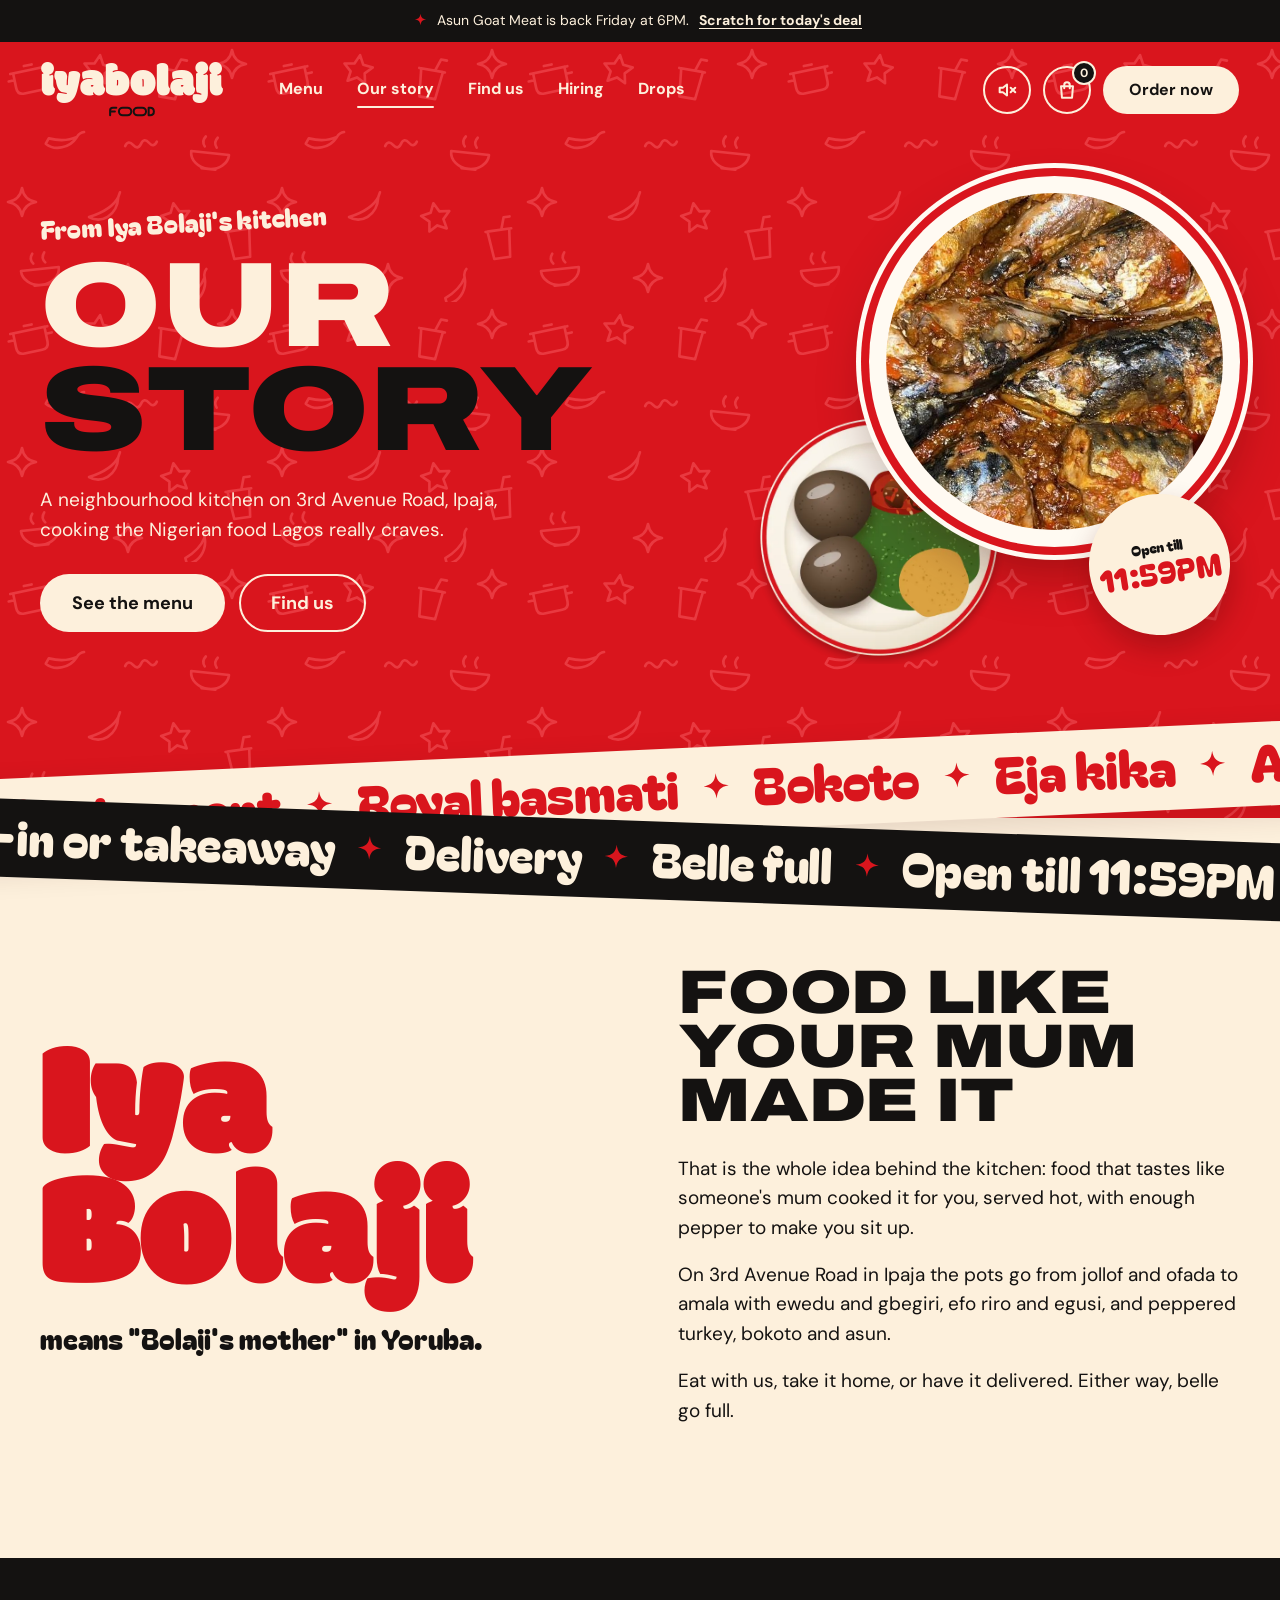
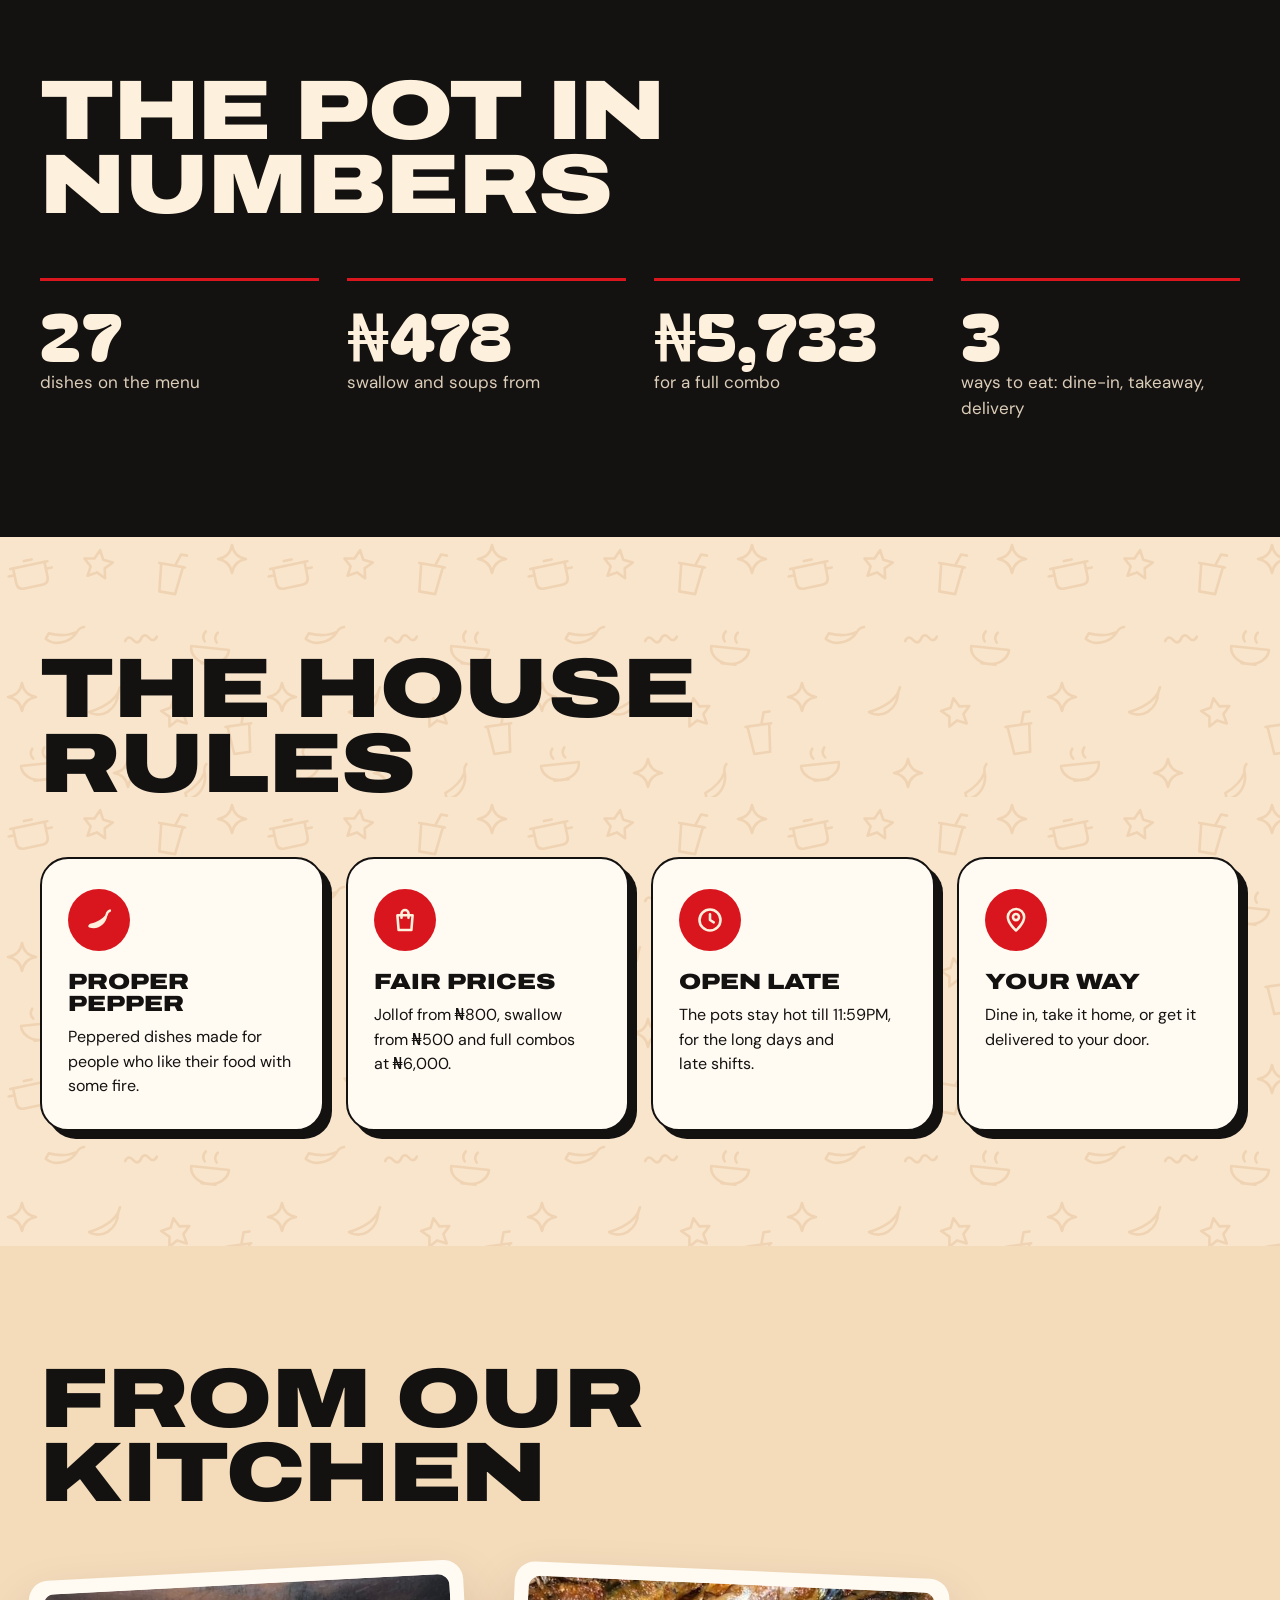
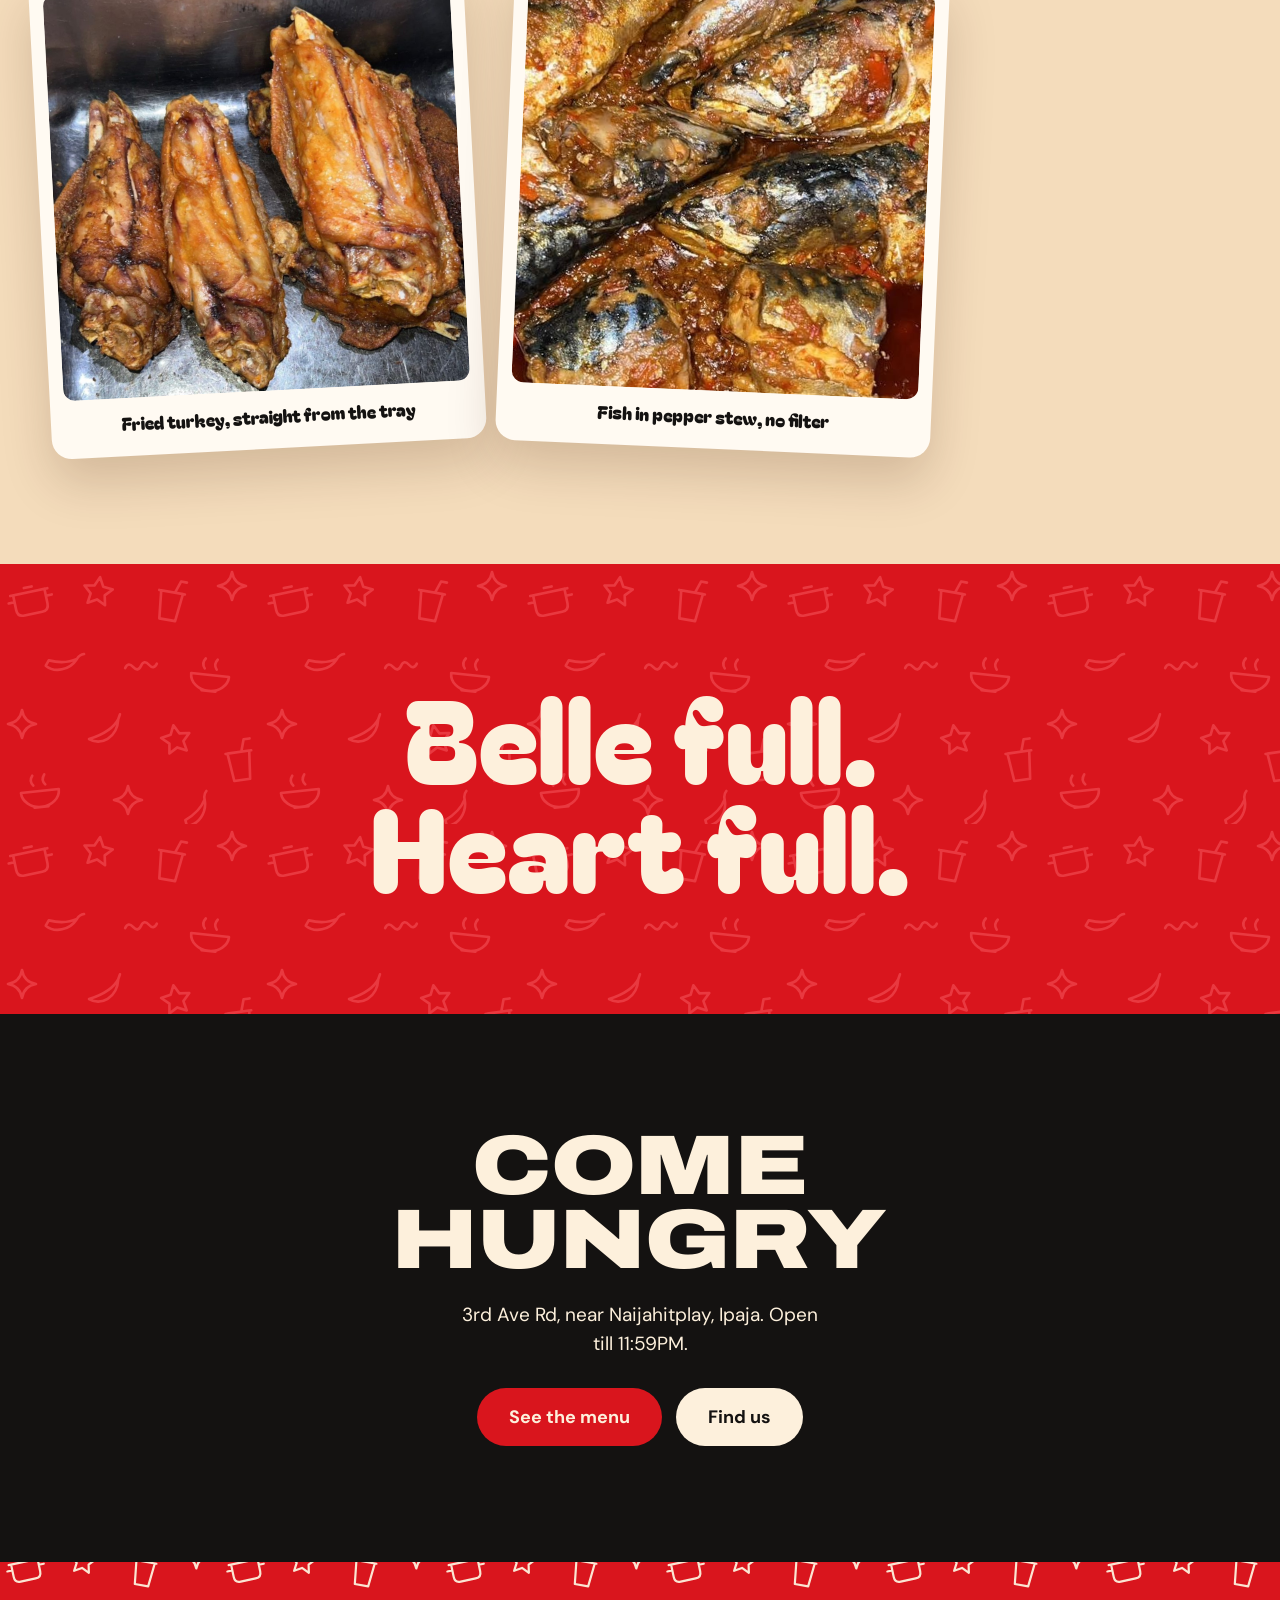
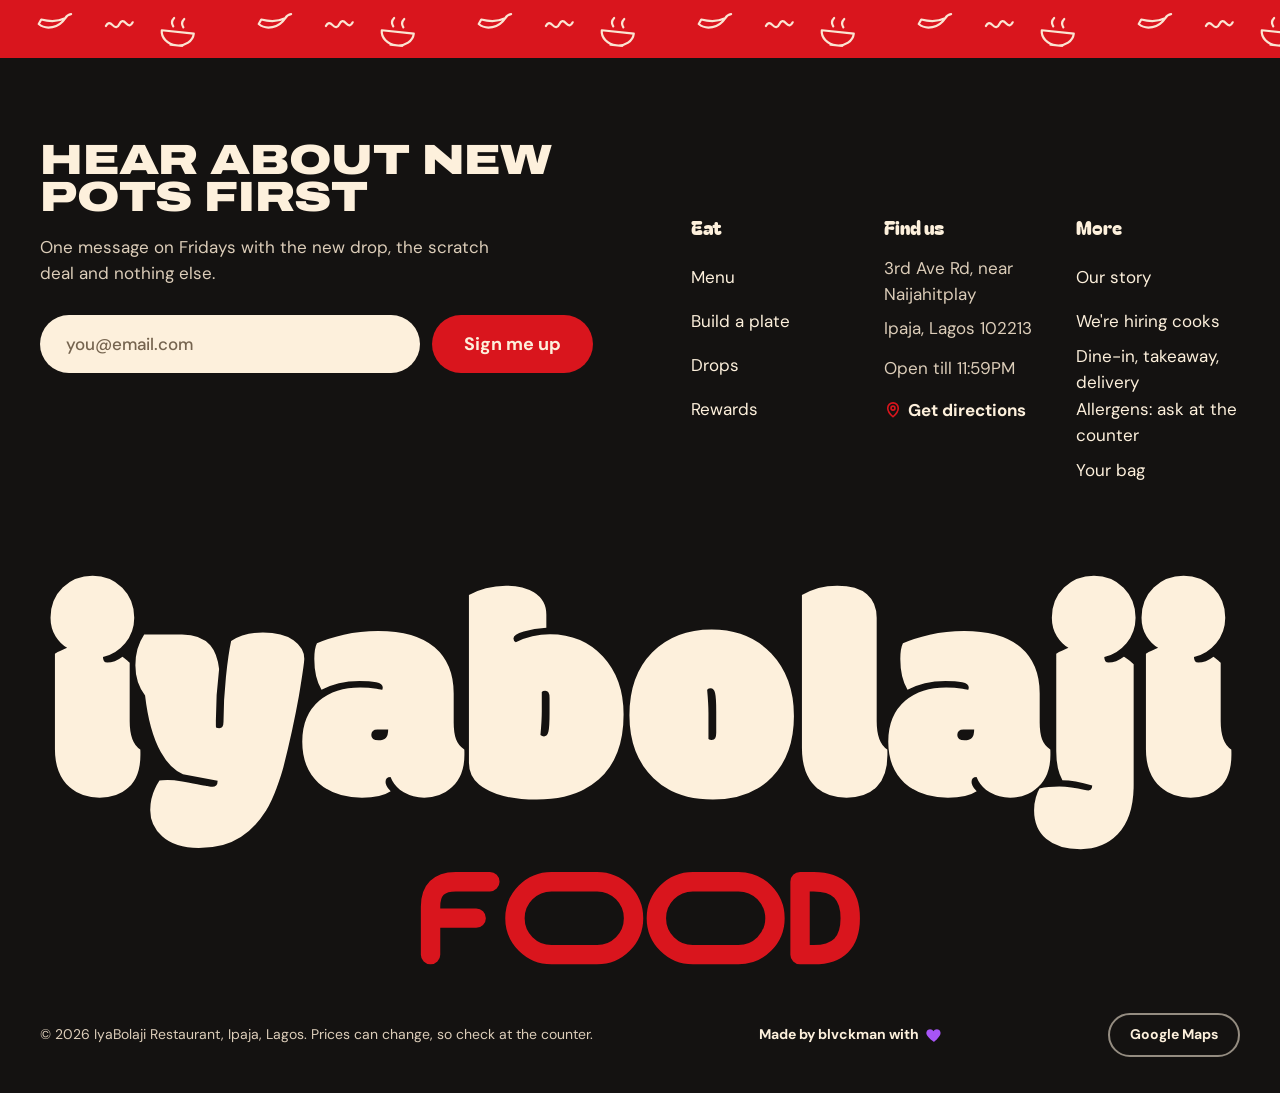
==== commit 78aca30d: "Clean URLs and SEO: titles, structured data, sitemap, robots, 404 - vercel.json: cleanUrls (/menu, /" ====
--- a/about.html
+++ b/about.html
@@ -1,28 +1,29 @@
 <!doctype html>
-<html lang="en">
+<html lang="en-NG">
 <head>
   <meta charset="utf-8">
   <meta name="viewport" content="width=device-width, initial-scale=1">
   <script>document.documentElement.classList.add("js"); setTimeout(function () { document.documentElement.classList.add("is-loaded"); }, 2000);</script>
-  <title>Our story · IyaBolaji Restaurant, Ipaja</title>
-  <meta name="description" content="IyaBolaji is a neighbourhood kitchen on 3rd Avenue Road, Ipaja, cooking the Nigerian food Lagos craves.">
+  <title>Our Story | IyaBolaji Restaurant, Ipaja Lagos</title>
+  <meta name="description" content="Iya Bolaji means 'Bolaji's mother': a neighbourhood kitchen on 3rd Avenue Road, Ipaja, cooking Nigerian food the way your mum made it.">
+  <meta name="robots" content="index, follow, max-image-preview:large">
   <meta name="theme-color" content="#d9151d">
-  <link rel="canonical" href="https://iyabolaji.vercel.app/about.html">
+  <link rel="canonical" href="https://iyabolaji.vercel.app/about">
   <!-- Link previews (WhatsApp, iMessage, Facebook, X). Image URLs must be absolute. -->
   <meta property="og:type" content="website">
   <meta property="og:site_name" content="IyaBolaji Restaurant">
   <meta property="og:locale" content="en_NG">
-  <meta property="og:url" content="https://iyabolaji.vercel.app/about.html">
-  <meta property="og:title" content="Our story · IyaBolaji Restaurant, Ipaja">
-  <meta property="og:description" content="IyaBolaji is a neighbourhood kitchen on 3rd Avenue Road, Ipaja, cooking the Nigerian food Lagos craves.">
+  <meta property="og:url" content="https://iyabolaji.vercel.app/about">
+  <meta property="og:title" content="Our Story | IyaBolaji Restaurant, Ipaja Lagos">
+  <meta property="og:description" content="Iya Bolaji means 'Bolaji's mother': a neighbourhood kitchen on 3rd Avenue Road, Ipaja, cooking Nigerian food the way your mum made it.">
   <meta property="og:image" content="https://iyabolaji.vercel.app/assets/og/about.jpg">
   <meta property="og:image:type" content="image/jpeg">
   <meta property="og:image:width" content="1200">
   <meta property="og:image:height" content="630">
   <meta property="og:image:alt" content="IyaBolaji Food: our story, Mama's pot. Fish in pepper stew.">
   <meta name="twitter:card" content="summary_large_image">
-  <meta name="twitter:title" content="Our story · IyaBolaji Restaurant, Ipaja">
-  <meta name="twitter:description" content="IyaBolaji is a neighbourhood kitchen on 3rd Avenue Road, Ipaja, cooking the Nigerian food Lagos craves.">
+  <meta name="twitter:title" content="Our Story | IyaBolaji Restaurant, Ipaja Lagos">
+  <meta name="twitter:description" content="Iya Bolaji means 'Bolaji's mother': a neighbourhood kitchen on 3rd Avenue Road, Ipaja, cooking Nigerian food the way your mum made it.">
   <meta name="twitter:image" content="https://iyabolaji.vercel.app/assets/og/about.jpg">
   <link rel="icon" href="assets/favicon.svg" type="image/svg+xml">
   <link rel="apple-touch-icon" href="assets/apple-touch-icon.png">
@@ -33,6 +34,44 @@
   <script src="js/config.js" defer></script>
   <script src="js/data.js" defer></script>
   <script src="js/main.js" defer></script>
+  <script type="application/ld+json">
+{
+  "@context": "https://schema.org",
+  "@graph": [
+    {
+      "@type": "AboutPage",
+      "@id": "https://iyabolaji.vercel.app/about#webpage",
+      "url": "https://iyabolaji.vercel.app/about",
+      "name": "Our Story | IyaBolaji Restaurant, Ipaja Lagos",
+      "description": "Iya Bolaji means 'Bolaji's mother': a neighbourhood kitchen on 3rd Avenue Road, Ipaja, cooking Nigerian food the way your mum made it.",
+      "isPartOf": {
+        "@id": "https://iyabolaji.vercel.app/#website"
+      },
+      "about": {
+        "@id": "https://iyabolaji.vercel.app/#restaurant"
+      },
+      "inLanguage": "en-NG"
+    },
+    {
+      "@type": "BreadcrumbList",
+      "itemListElement": [
+        {
+          "@type": "ListItem",
+          "position": 1,
+          "name": "Home",
+          "item": "https://iyabolaji.vercel.app/"
+        },
+        {
+          "@type": "ListItem",
+          "position": 2,
+          "name": "Our story",
+          "item": "https://iyabolaji.vercel.app/about"
+        }
+      ]
+    }
+  ]
+}
+  </script>
 </head>
 <body data-page="about">
   <svg width="0" height="0" style="position:absolute" aria-hidden="true">
@@ -67,22 +106,22 @@
     <p>
       <svg class="announce-spark" aria-hidden="true"><use href="#i-spark"/></svg>
       Asun Goat Meat is back Friday at 6PM.
-      <a href="./#drop">Scratch for today's deal</a>
+      <a href="/#drop">Scratch for today's deal</a>
     </p>
   </div>
 
   <div class="site-header" id="site-header">
     <nav class="nav container" aria-label="Main" data-intro style="--intro: fade-down">
-      <a class="logo" href="./" aria-label="IyaBolaji Food, home">
+      <a class="logo" href="/" aria-label="IyaBolaji Food, home">
         <span class="logo-word" aria-hidden="true">iyabolaji</span>
         <svg class="food-mark" aria-hidden="true"><use href="#food-mark"/></svg>
       </a>
       <ul class="nav-links" id="nav-links">
-        <li><a href="menu.html">Menu</a></li>
-        <li><a href="about.html" aria-current="page">Our story</a></li>
-        <li><a href="visit.html">Find us</a></li>
-        <li><a href="careers.html">Hiring</a></li>
-        <li><a href="./#drop">Drops</a></li>
+        <li><a href="/menu">Menu</a></li>
+        <li><a href="/about" aria-current="page">Our story</a></li>
+        <li><a href="/visit">Find us</a></li>
+        <li><a href="/careers">Hiring</a></li>
+        <li><a href="/#drop">Drops</a></li>
       </ul>
       <div class="nav-actions">
         <button class="icon-btn sound-btn" id="sound" type="button" aria-pressed="false" aria-label="Play kitchen sizzle sound">
@@ -92,7 +131,7 @@
           <svg aria-hidden="true"><use href="#i-bag"/></svg>
           <span class="bag-count" id="bag-count" aria-hidden="true">0</span>
         </button>
-        <a class="btn btn-cream nav-order" href="menu.html">Order now</a>
+        <a class="btn btn-cream nav-order" href="/menu">Order now</a>
         <button class="icon-btn menu-toggle" id="menu-toggle" type="button" aria-expanded="false" aria-controls="nav-links" aria-label="Open navigation">
           <svg aria-hidden="true"><use href="#i-menu"/></svg>
         </button>
@@ -104,11 +143,11 @@
     <div class="container page-hero-grid">
       <div class="page-hero-copy">
         <span class="kicker" data-intro style="--intro: fade-in; --delay: .2s">From Iya Bolaji's kitchen</span>
-        <h1 class="page-title" data-split>Our<br><span class="ink">story</span></h1>
+        <h1 class="page-title" data-split>Our <br><span class="ink">story</span></h1>
         <p class="lede" data-intro style="--delay: .8s">A neighbourhood kitchen on 3rd Avenue Road, Ipaja, cooking the Nigerian food Lagos really craves.</p>
         <div class="btn-row" data-intro style="--delay: 1s">
-          <a class="btn btn-cream btn-lg" href="menu.html">See the menu</a>
-          <a class="btn btn-ghost btn-lg" href="visit.html">Find us</a>
+          <a class="btn btn-cream btn-lg" href="/menu">See the menu</a>
+          <a class="btn btn-ghost btn-lg" href="/visit">Find us</a>
         </div>
       </div>
       <div class="page-hero-visual">
@@ -152,7 +191,7 @@
 
     <section class="section bg-ink" aria-labelledby="numbers-title">
       <div class="container">
-        <h2 class="display" id="numbers-title" data-split>The pot in<br>numbers</h2>
+        <h2 class="display" id="numbers-title" data-split>The pot in <br>numbers</h2>
         <div class="stats">
           <div class="stat" data-reveal><b data-dish-count></b><span>dishes on the menu</span></div>
           <div class="stat" data-reveal style="--d: .1s"><b data-count="500" data-prefix="₦">₦500</b><span>swallow and soups from</span></div>
@@ -164,7 +203,7 @@
 
     <section class="section bg-peach" aria-labelledby="rules-title">
       <div class="container">
-        <h2 class="display" id="rules-title" data-split>The house<br>rules</h2>
+        <h2 class="display" id="rules-title" data-split>The house <br>rules</h2>
         <div class="values">
           <article class="value" data-reveal style="--d: 0.0s">
             <span class="value-icon"><svg aria-hidden="true"><use href="#i-chili"/></svg></span>
@@ -192,7 +231,7 @@
 
     <section class="section bg-sand" aria-labelledby="kitchen-title">
       <div class="container">
-        <h2 class="display" id="kitchen-title" data-split>From our<br>kitchen</h2>
+        <h2 class="display" id="kitchen-title" data-split>From our <br>kitchen</h2>
         <div class="gallery" style="grid-template-columns: repeat(auto-fit, minmax(min(100%, 300px), 1fr)); max-width: 900px">
           <figure class="polaroid" data-reveal="left" style="--tilt: -3deg">
             <img src="assets/img/turkey.jpg" alt="Three fried turkey wings in a steel tray" width="1000" height="1000" loading="lazy">
@@ -208,17 +247,17 @@
 
     <section class="section bg-red" aria-label="Belle full, heart full">
       <div class="container">
-        <p class="big-quote" data-split>Belle full.<br>Heart full.</p>
+        <p class="big-quote" data-split>Belle full. <br>Heart full.</p>
       </div>
     </section>
 
     <section class="section bg-ink center" aria-labelledby="cta-title">
       <div class="container">
-        <h2 class="display" id="cta-title" data-split>Come<br>hungry</h2>
+        <h2 class="display" id="cta-title" data-split>Come <br>hungry</h2>
         <p class="lede" data-reveal style="--d: .2s; margin-block: 22px 30px">3rd Ave Rd, near Naijahitplay, Ipaja. Open till 11:59PM.</p>
         <div class="btn-row" data-reveal style="--d: .3s">
-          <a class="btn btn-red btn-lg" href="menu.html">See the menu</a>
-          <a class="btn btn-cream btn-lg" href="visit.html">Find us</a>
+          <a class="btn btn-red btn-lg" href="/menu">See the menu</a>
+          <a class="btn btn-cream btn-lg" href="/visit">Find us</a>
         </div>
       </div>
     </section>
@@ -228,7 +267,7 @@
     <div class="footer-band" aria-hidden="true"></div>
     <div class="container footer-top">
       <div class="signup" id="signup">
-        <h2 class="display" data-split>Hear about new<br>pots first</h2>
+        <h2 class="display" data-split>Hear about new <br>pots first</h2>
         <p data-reveal>One message on Fridays with the new drop, the scratch deal and nothing else.</p>
         <form id="signup-form" novalidate data-reveal style="--d: .15s">
           <label class="sr-only" for="email">Email address</label>
@@ -244,9 +283,9 @@
         <div data-reveal>
           <h3>Eat</h3>
           <ul>
-            <li><a href="menu.html">Menu</a></li>
-            <li><a href="./#build">Build a plate</a></li>
-            <li><a href="./#drop">Drops</a></li>
+            <li><a href="/menu">Menu</a></li>
+            <li><a href="/#build">Build a plate</a></li>
+            <li><a href="/#drop">Drops</a></li>
             <li><a href="#signup">Rewards</a></li>
           </ul>
         </div>
@@ -262,10 +301,10 @@
         <div data-reveal style="--d: .3s">
           <h3>More</h3>
           <ul>
-            <li><a href="about.html">Our story</a></li>
-            <li><a href="careers.html">We're hiring cooks</a></li>
-            <li><a href="visit.html">Dine-in, takeaway, delivery</a></li>
-            <li><a href="visit.html#allergens">Allergens: ask at the counter</a></li>
+            <li><a href="/about">Our story</a></li>
+            <li><a href="/careers">We're hiring cooks</a></li>
+            <li><a href="/visit">Dine-in, takeaway, delivery</a></li>
+            <li><a href="/visit#allergens">Allergens: ask at the counter</a></li>
             <li><a href="#bag-open" data-open-bag>Your bag</a></li>
           </ul>
         </div>
@@ -294,7 +333,7 @@
       <ul class="bag-list" id="bag-list"></ul>
       <div class="bag-foot">
         <p class="bag-total"><span>Total</span><strong id="bag-total">₦0</strong></p>
-        <a class="btn btn-red btn-lg bag-checkout" id="bag-checkout" href="visit.html">Visit or call to order</a>
+        <a class="btn btn-red btn-lg bag-checkout" id="bag-checkout" href="/visit">Visit or call to order</a>
         <p class="bag-note" id="bag-note">Pick up, dine in, or ask about delivery.</p>
       </div>
     </div>
--- a/css/styles.css
+++ b/css/styles.css
@@ -738,6 +738,20 @@
 .done-items { width: 100%; margin: 4px 0 10px; padding: 14px 0; list-style: none; border-block: 2px dashed #b8aa98; font-size: 15px; display: grid; gap: 6px; }
 .done-items li { display: flex; justify-content: space-between; gap: 12px; }
 
+/* FAQ (Find us) */
+.faq { display: grid; gap: 12px; max-width: 860px; margin-top: 40px; }
+.faq-item { border: 2.5px solid var(--ink); border-radius: 22px; background: var(--paper); transition: box-shadow .2s ease; }
+.faq-item[open] { box-shadow: 6px 6px 0 var(--ink); }
+.faq-item summary {
+  display: flex; align-items: center; justify-content: space-between; gap: 16px;
+  min-height: 60px; padding: 14px 22px; cursor: pointer; list-style: none;
+  font-weight: 700; font-size: 18px;
+}
+.faq-item summary::-webkit-details-marker { display: none; }
+.faq-item summary::after { content: "+"; flex: none; display: grid; place-items: center; width: 34px; height: 34px; border-radius: 50%; background: var(--red); color: var(--cream); font-size: 22px; line-height: 1; transition: transform .25s var(--ease-pop); }
+.faq-item[open] summary::after { transform: rotate(45deg); }
+.faq-item p { padding: 0 22px 20px; max-width: 64ch; color: #4a4038; }
+
 /* Footer credit */
 .credit { display: inline-flex; align-items: center; gap: 6px; font-weight: 700; color: var(--cream); }
 .heart { width: 18px; height: 18px; color: #a855f7; animation: beat 1.6s ease-in-out infinite; }
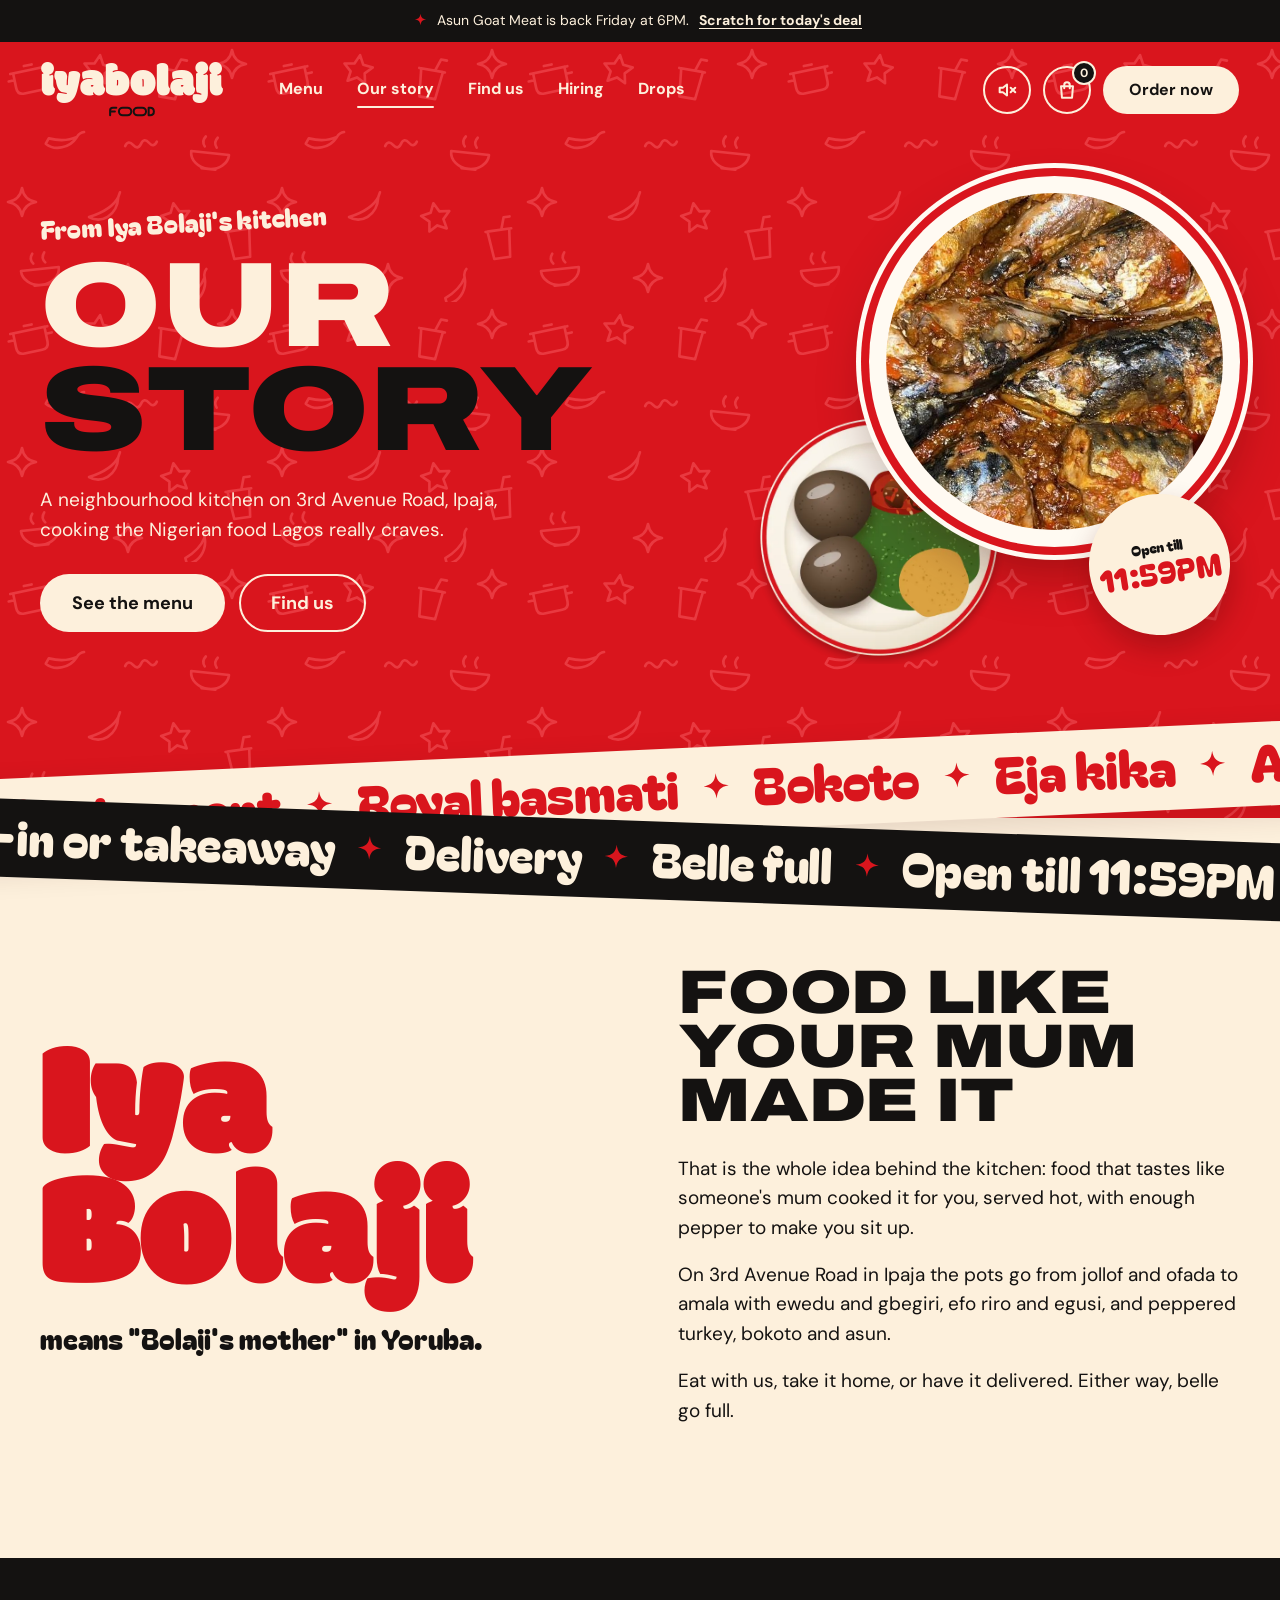
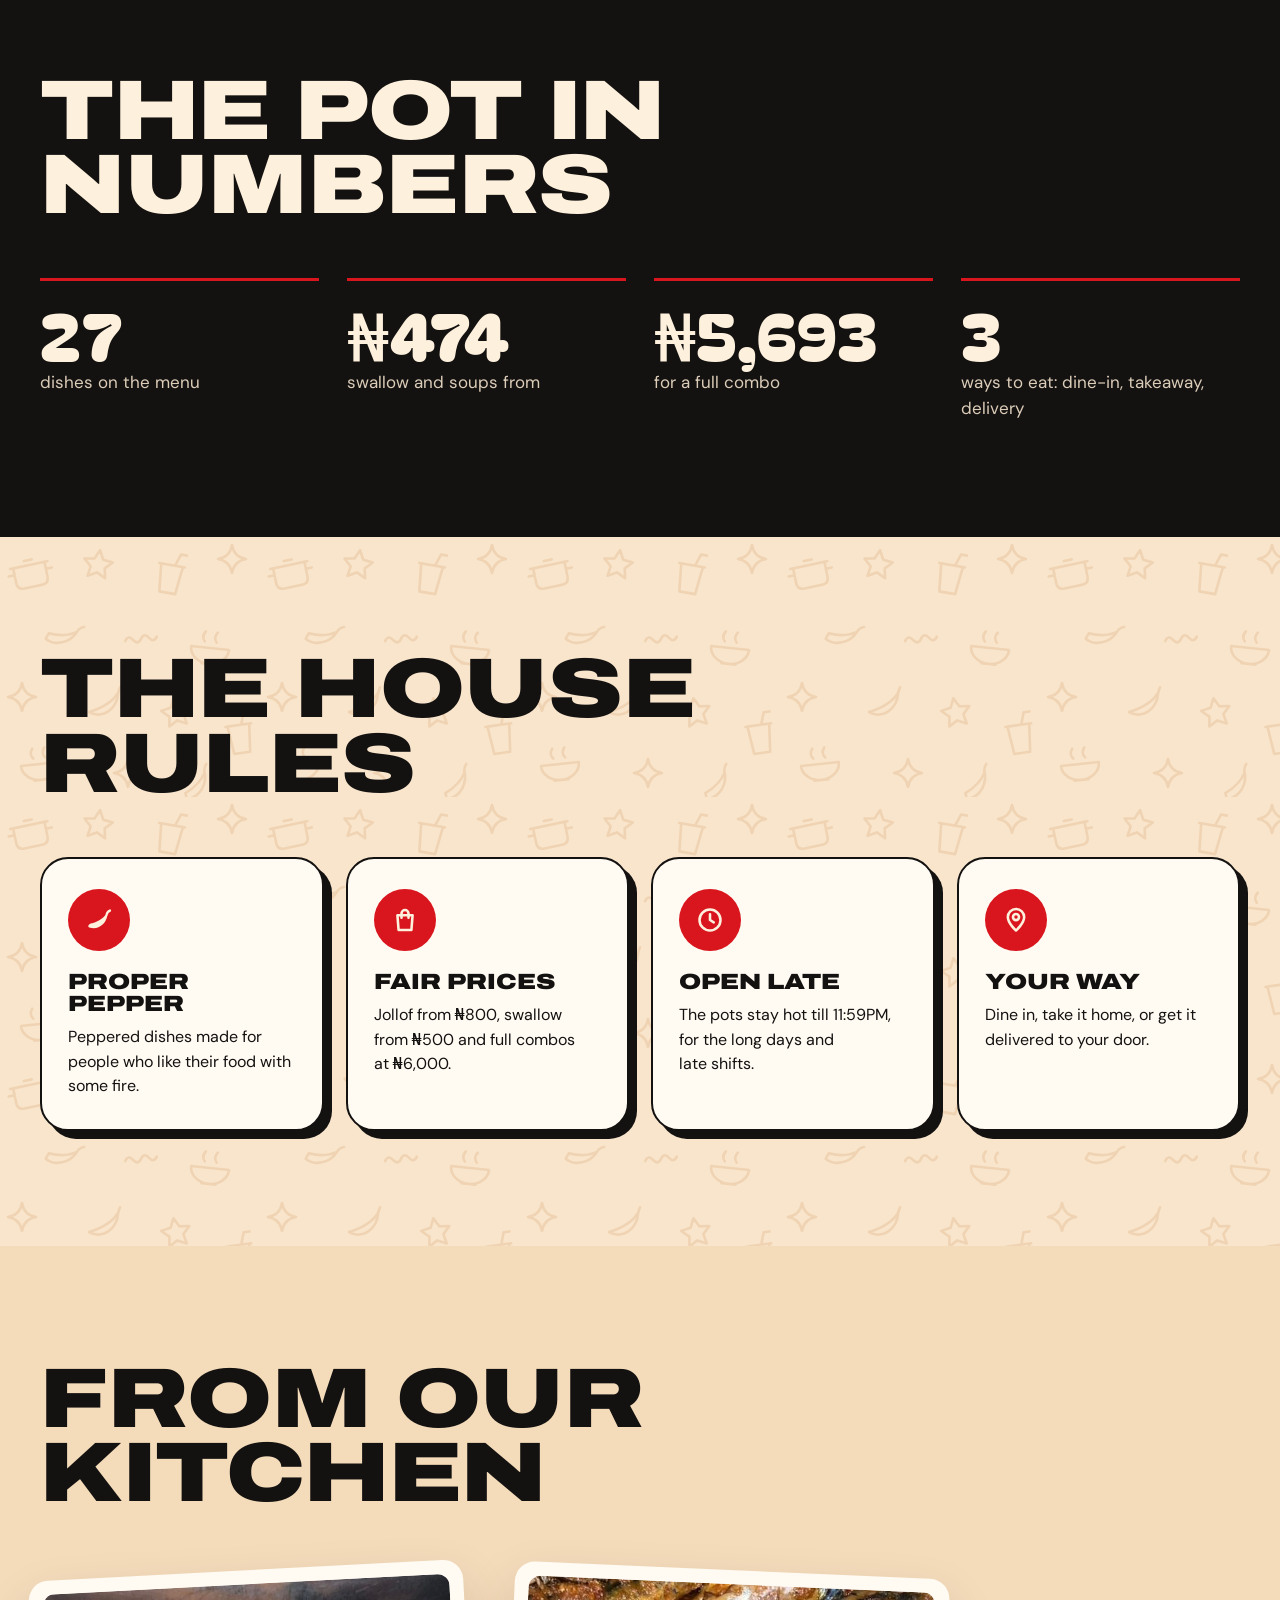
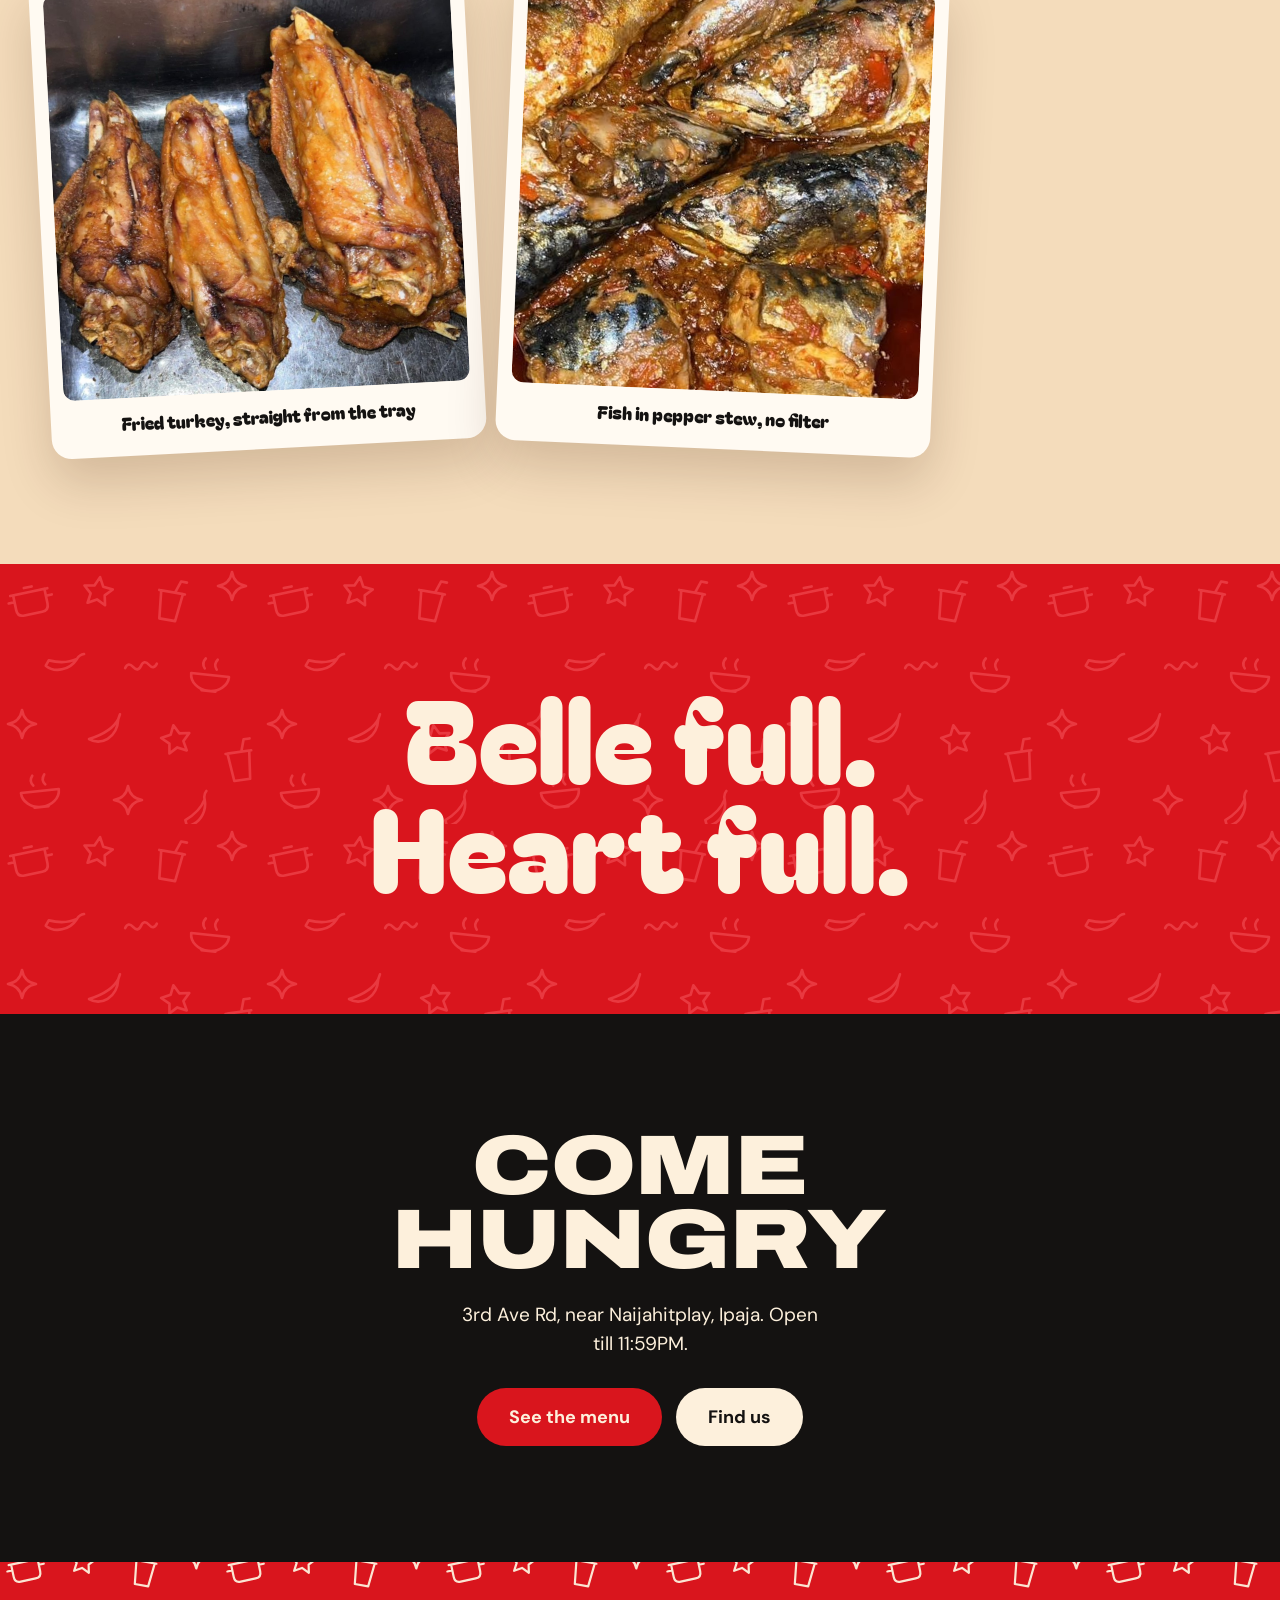
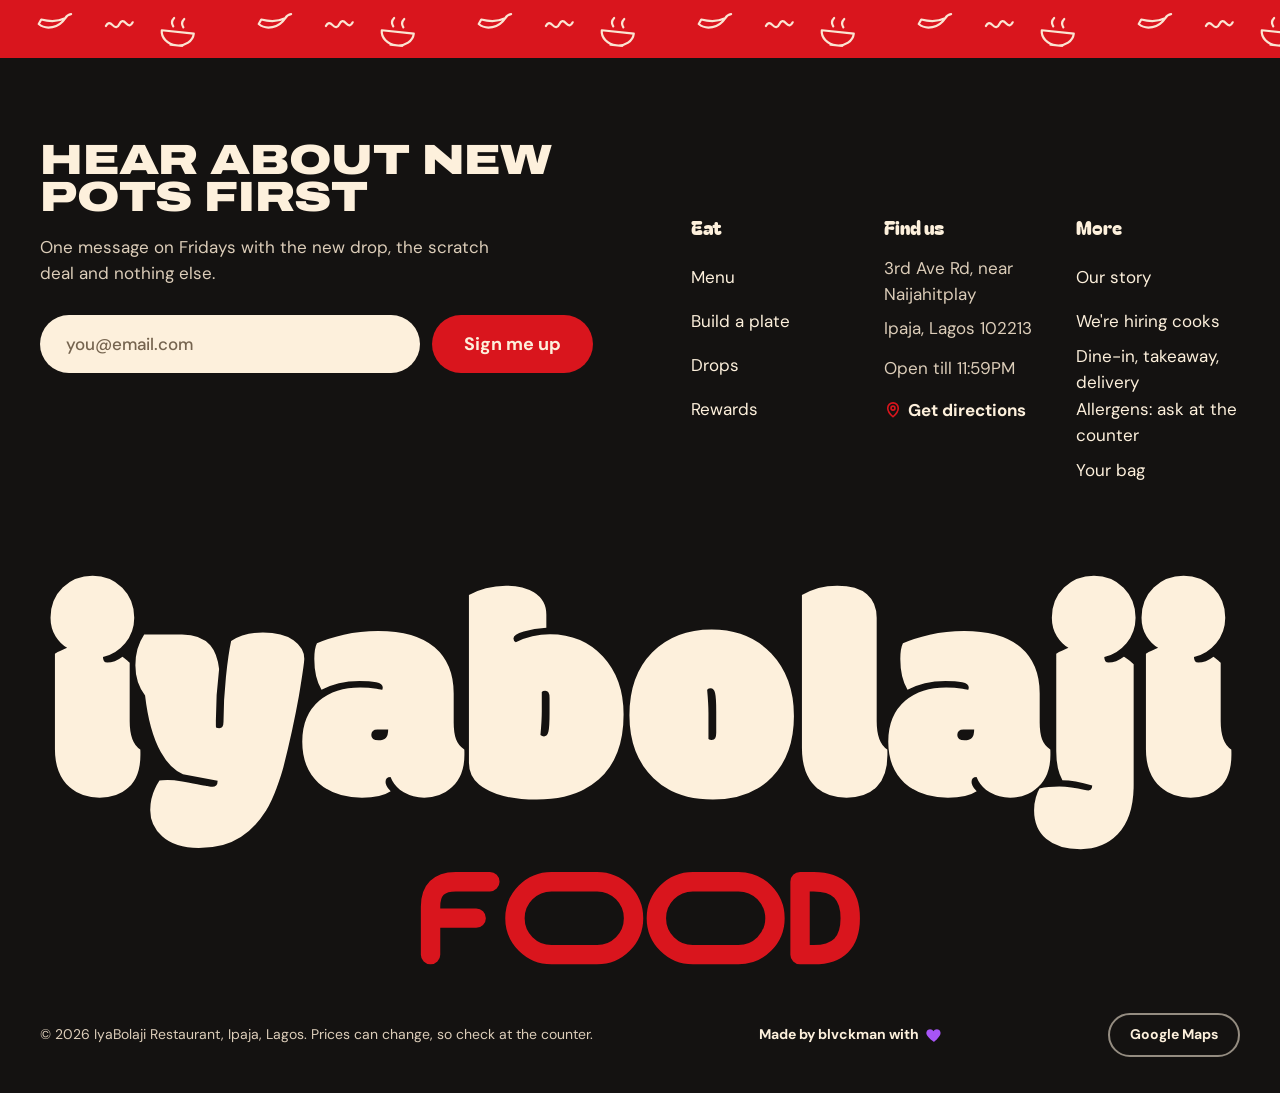
==== commit 20046766: "Fix the admin dish editor on phones, other bug fixes, Lottie support Bugs: - Dish editor on phones: " ====
--- a/about.html
+++ b/about.html
@@ -369,6 +369,7 @@
     </form>
 
     <div class="bag-view order-done" id="order-done" hidden>
+      <div class="lottie lottie-done" data-lottie="cooking" aria-hidden="true" hidden></div>
       <div class="done-badge" aria-hidden="true"><svg><use href="#i-check"/></svg></div>
       <h3 id="done-title">Order in!</h3>
       <p id="done-text"></p>
--- a/css/styles.css
+++ b/css/styles.css
@@ -169,7 +169,7 @@
   .site-header.is-glass .nav { background: rgba(179, 15, 22, .96); }
 }
 
-.logo { display: inline-flex; flex-direction: column; align-items: center; color: var(--cream); text-decoration: none; }
+.logo { display: inline-flex; flex-direction: column; align-items: center; justify-content: center; min-height: 54px; /* 44px after the glass header scales it to .82 */ color: var(--cream); text-decoration: none; }
 .is-glass .logo .food-mark { color: var(--cream); }
 .logo-word { font-family: var(--f-logo); font-size: 46px; line-height: .78; padding-top: 4px; }
 .logo .food-mark { width: 48px; height: 11px; color: var(--ink); margin-top: 3px; }
@@ -503,8 +503,8 @@
 /* Bag panel + toast ---------------------------------------------------- */
 
 .bag-panel {
-  width: min(440px, 100%); height: 100%; max-height: none; max-width: 100%;
-  margin: 0 0 0 auto; padding: 0; border: 0;
+  width: min(440px, 100%); height: 100%; height: 100dvh; max-height: none; max-width: 100%;
+  margin: 0 0 0 auto; padding: 0; border: 0; overflow: hidden;
   background: var(--cream); color: var(--ink);
   display: none; flex-direction: column;
 }
@@ -512,7 +512,7 @@
 .bag-panel::backdrop { background: rgba(20, 18, 17, .55); }
 .bag-head { display: flex; align-items: center; justify-content: space-between; padding: 22px 24px; border-bottom: 2px solid var(--ink); }
 .bag-head h2 { margin: 0; font-family: var(--f-head); font-weight: 900; font-stretch: 125%; text-transform: uppercase; font-size: 30px; }
-.bag-list { flex: 1; overflow-y: auto; margin: 0; padding: 12px 24px; list-style: none; }
+.bag-list { flex: 1; min-height: 0; overflow-y: auto; overscroll-behavior: contain; margin: 0; padding: 12px 24px; list-style: none; }
 .bag-list li { display: grid; grid-template-columns: 64px 1fr auto; gap: 14px; align-items: center; padding: 14px 0; border-bottom: 1px solid rgba(20, 18, 17, .12); }
 .bag-list img { width: 64px; height: 64px; object-fit: contain; }
 .bag-list img.is-photo { padding: 2px; object-fit: cover; box-shadow: 0 0 0 3px var(--red); }
@@ -729,7 +729,7 @@
 [hidden] { display: none !important; }
 
 .bag-view { display: flex; flex: 1; flex-direction: column; min-height: 0; }
-.checkout-body { flex: 1; display: grid; gap: 16px; align-content: start; overflow-y: auto; padding: 14px 24px 20px; }
+.checkout-body { flex: 1; min-height: 0; display: grid; gap: 16px; align-content: start; overflow-y: auto; overscroll-behavior: contain; padding: 14px 24px 20px; }
 .order-done { align-items: center; justify-content: center; gap: 14px; padding: 30px 28px; text-align: center; overflow-y: auto; }
 .done-badge { display: grid; place-items: center; width: 92px; height: 92px; border-radius: 50%; background: var(--red); color: var(--cream); animation: pop .6s var(--ease-pop) both; }
 .done-badge svg { width: 46px; height: 46px; }
@@ -751,6 +751,22 @@
 .faq-item summary::after { content: "+"; flex: none; display: grid; place-items: center; width: 34px; height: 34px; border-radius: 50%; background: var(--red); color: var(--cream); font-size: 22px; line-height: 1; transition: transform .25s var(--ease-pop); }
 .faq-item[open] summary::after { transform: rotate(45deg); }
 .faq-item p { padding: 0 22px 20px; max-width: 64ch; color: #4a4038; }
+
+/* Lottie animations (js: startLottie) */
+.lottie { display: block; }
+.lottie svg { display: block; }
+.lottie-card {
+  aspect-ratio: 1; padding: 6%; overflow: hidden;
+  border: 3px solid var(--ink); border-radius: 34px; background: var(--paper);
+  box-shadow: 10px 10px 0 var(--ink); rotate: -3deg;
+}
+.lottie-hire { width: clamp(180px, 18vw, 260px); }
+.hire-grid:has(> .lottie:not([hidden])) { grid-template-columns: minmax(0, 1.3fr) auto minmax(0, .85fr); align-items: center; }
+.lottie-apply { width: min(100%, 340px); margin-top: 34px; rotate: 3deg; }
+.lottie-done { width: 180px; aspect-ratio: 1; }
+/* Keep the tick until the animation has actually drawn. */
+.lottie-done:not(.is-ready) { position: absolute; opacity: 0; pointer-events: none; }
+.order-done:has(.lottie-done.is-ready) .done-badge { display: none; }
 
 /* Footer credit */
 .credit { display: inline-flex; align-items: center; gap: 6px; font-weight: 700; color: var(--cream); }
@@ -950,7 +966,9 @@
 }
 
 @media (max-width: 760px) {
-  .builder-grid, .hire-grid, .apply-grid { grid-template-columns: 1fr; }
+  .builder-grid, .hire-grid, .apply-grid, .hire-grid:has(> .lottie:not([hidden])) { grid-template-columns: 1fr; }
+  .lottie-hire { width: min(70%, 240px); justify-self: center; }
+  .lottie-apply { width: min(80%, 280px); margin-inline: auto; }
   .builder-list { grid-template-columns: 1fr; }
   .builder-stage { grid-template-columns: 40px 1fr; padding-top: 60px; }
   .belle-meter { height: 240px; }
